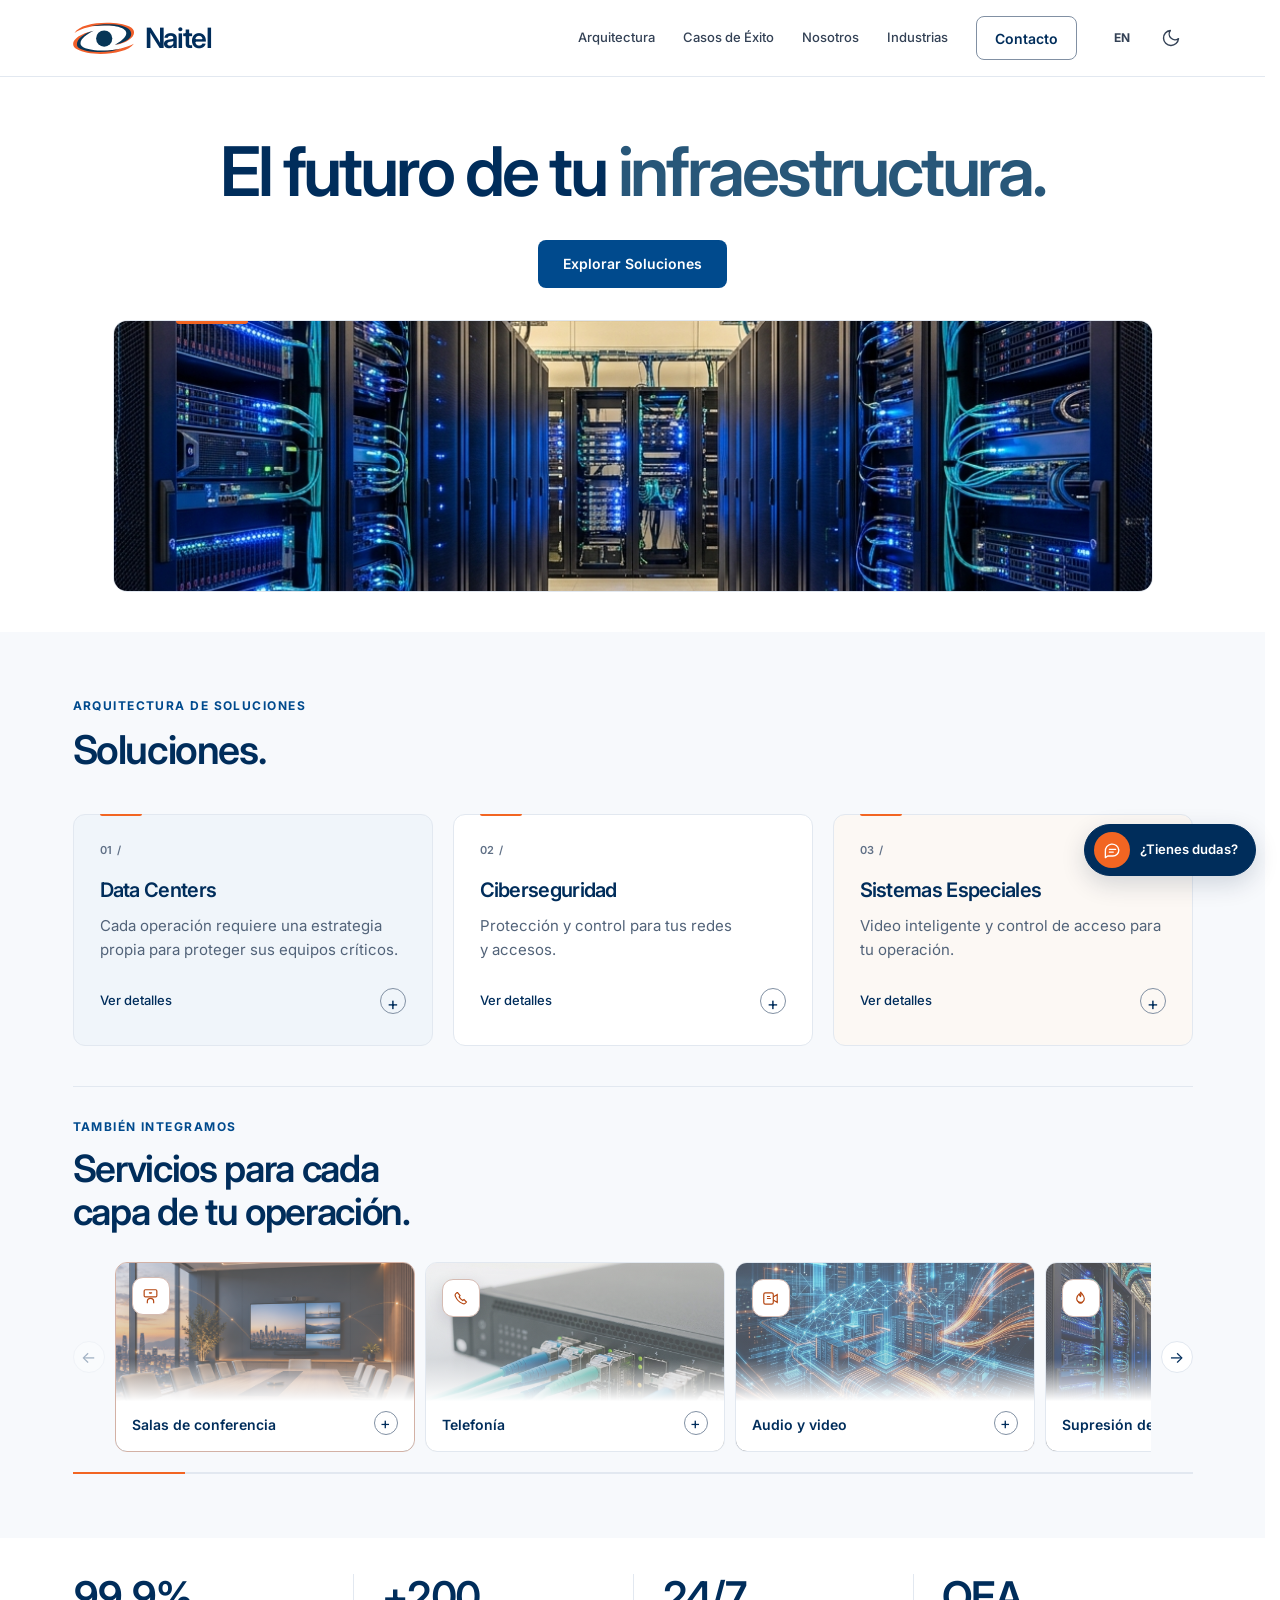
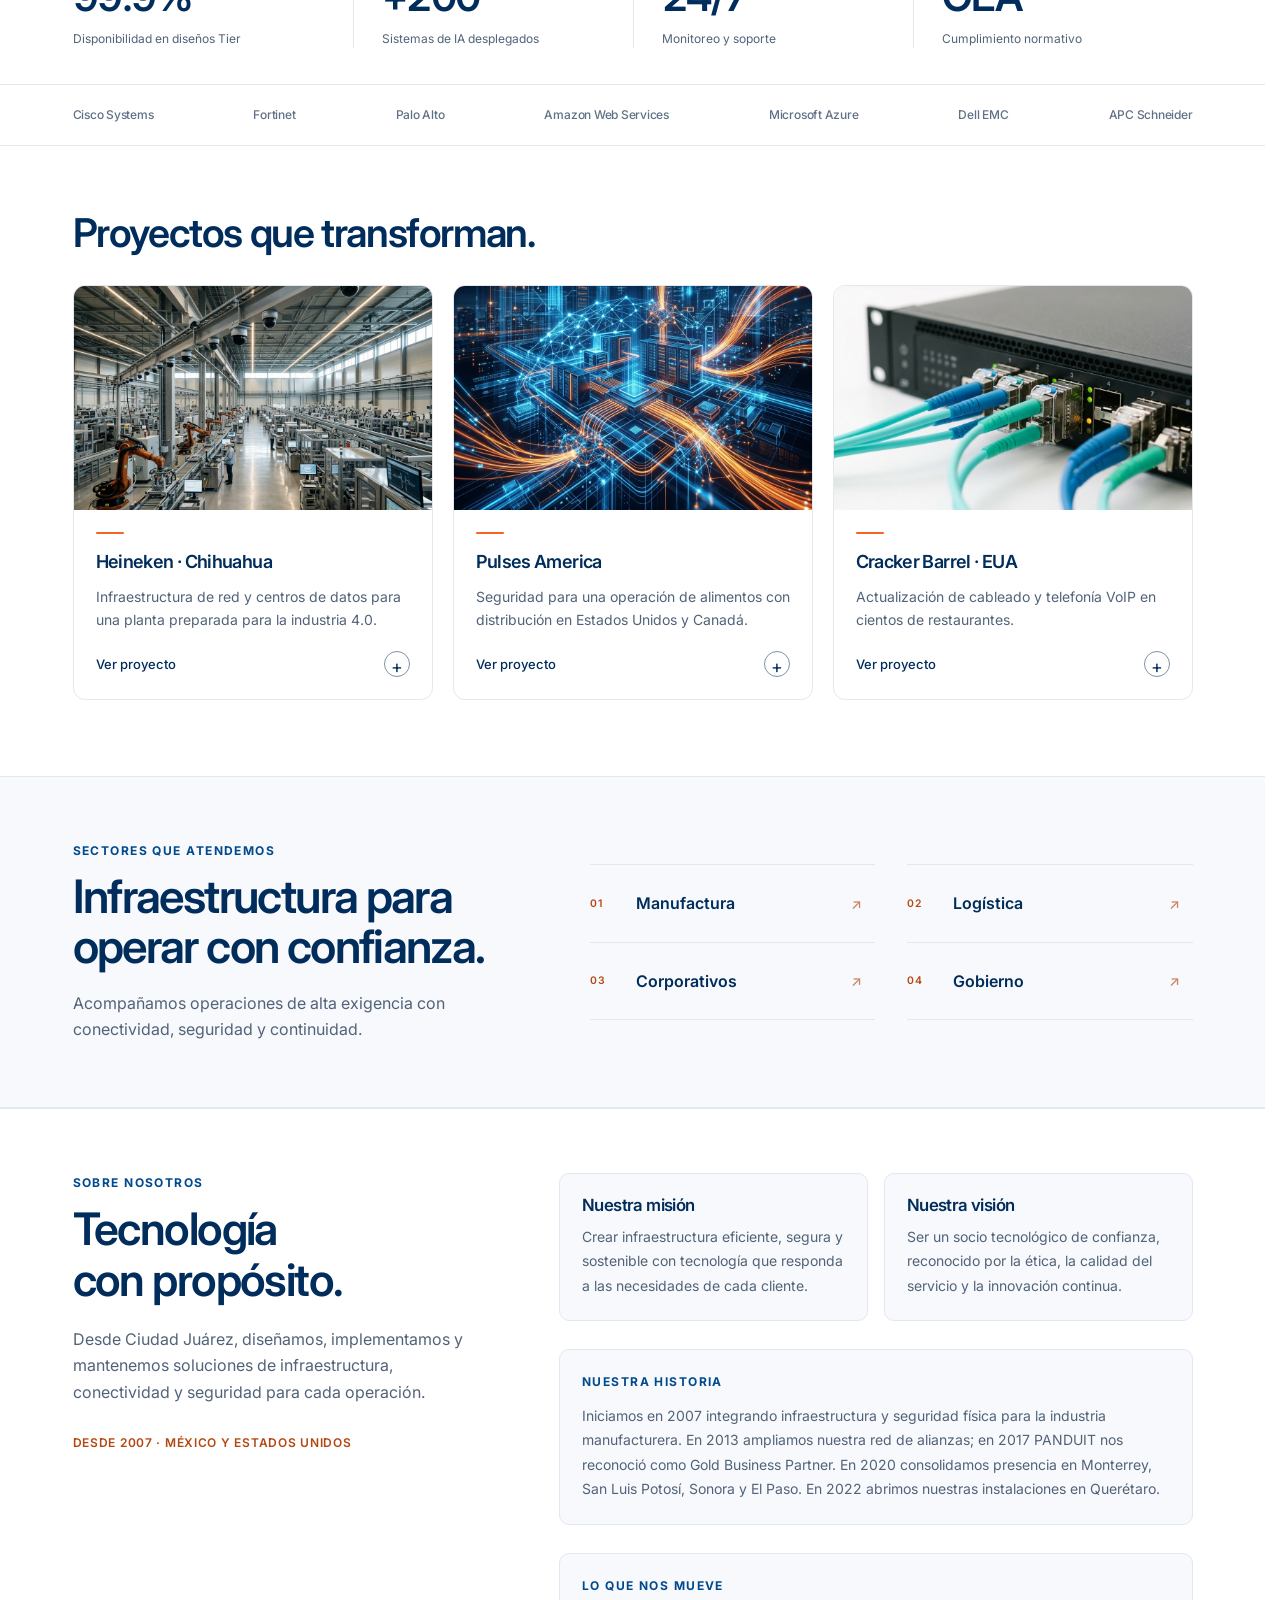
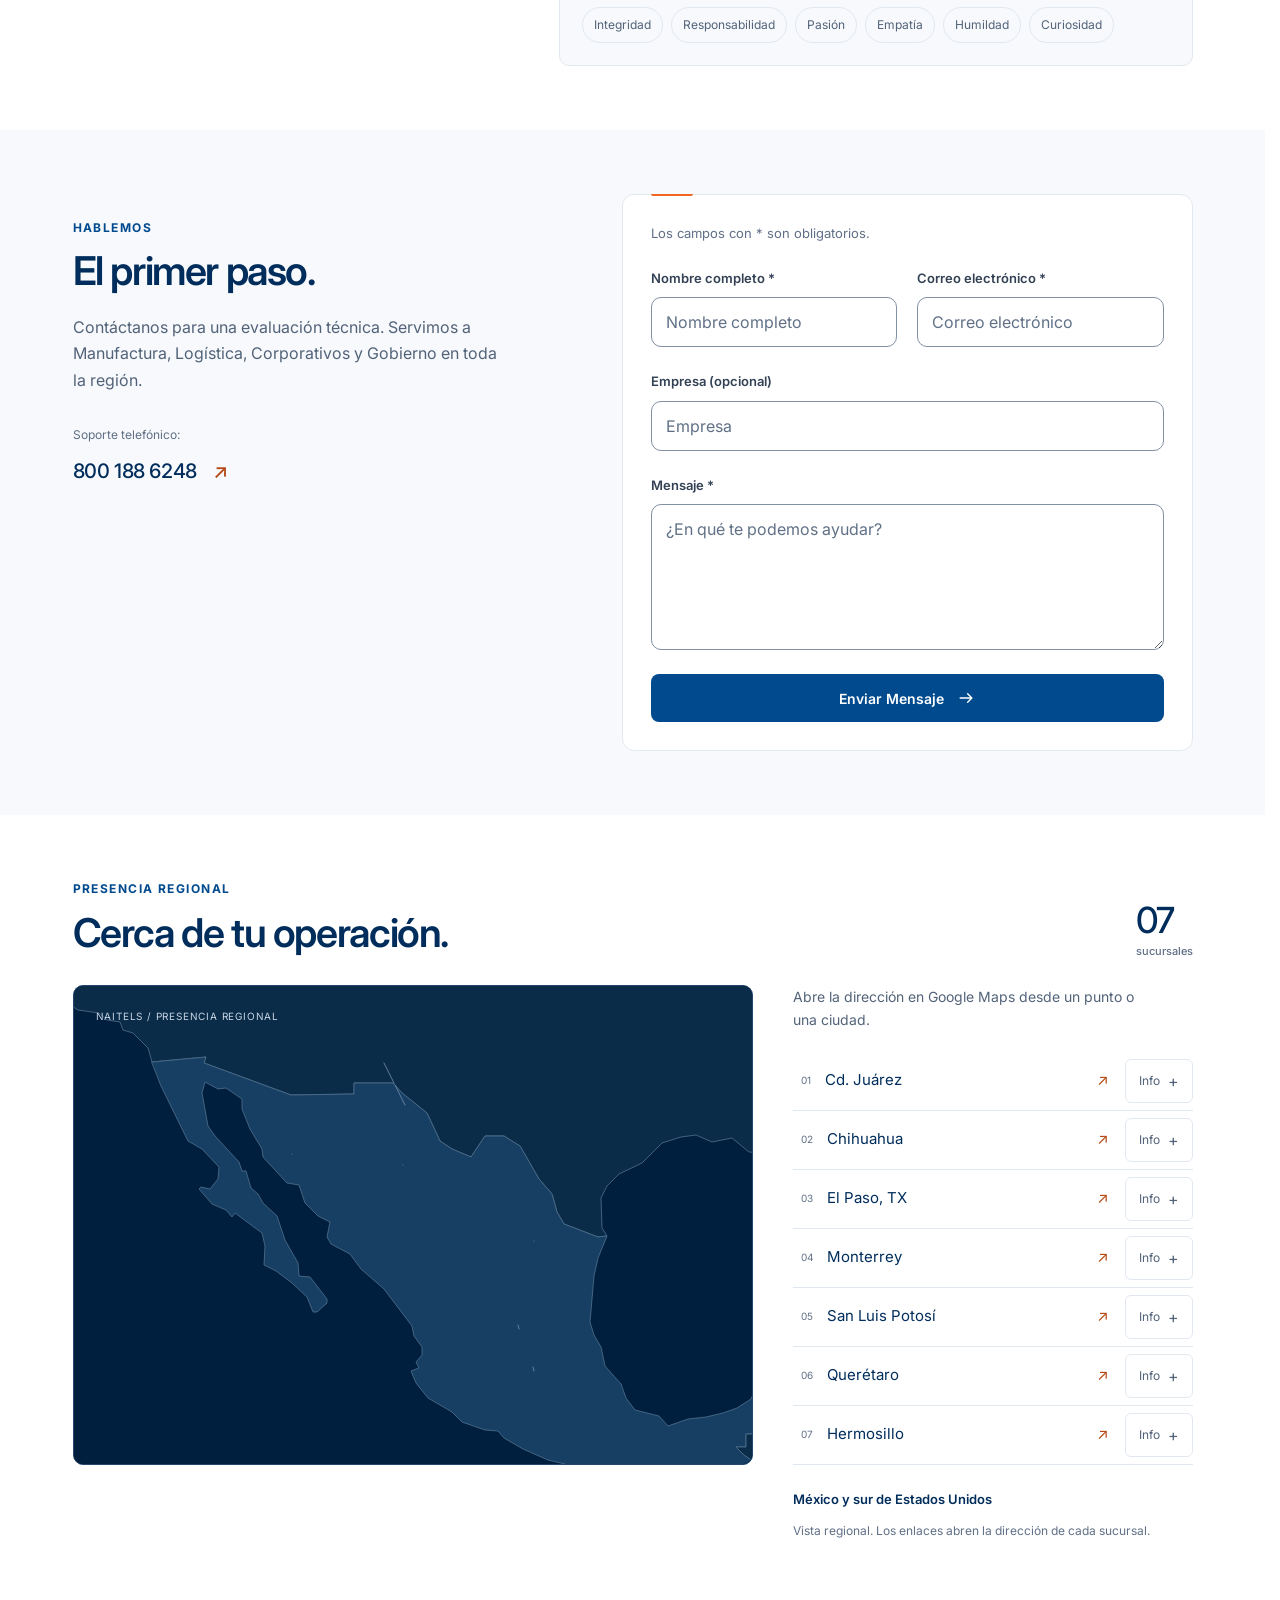
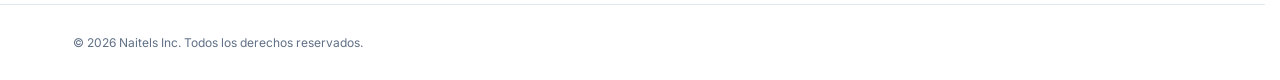
==== index.html @ 7de75e97 "Add files via upload" ====
<!DOCTYPE html>
<html lang="es">
<head>
    <meta charset="UTF-8">
    <meta name="viewport" content="width=device-width, initial-scale=1.0">
    <meta name="color-scheme" content="light dark">
    <title>Naitel - Ecosistemas Tecnológicos</title>
    <meta name="description" content="Impulsamos la transformación digital mediante soluciones en infraestructura, seguridad y conectividad.">
    <link rel="preconnect" href="https://fonts.googleapis.com">
    <link rel="preconnect" href="https://fonts.gstatic.com" crossorigin>
    <link href="https://fonts.googleapis.com/css2?family=Inter:wght@400;500;600;700;800&display=swap" rel="stylesheet">
    <link rel="stylesheet" href="assets/vendor/leaflet/leaflet.css">
    <link rel="stylesheet" href="css/style.css">
    <link rel="stylesheet" href="css/expressive.css">
    <link rel="stylesheet" href="css/chatbot.css">
    <link rel="icon" href="assets/images/naitels-symbol.svg" type="image/svg+xml">
    <script src="js/translations.js" defer></script>
    <script src="assets/vendor/leaflet/leaflet.js" defer></script>
    <script src="assets/data/coverage.js" defer></script>
    <script src="js/main.js" defer></script>
    <script src="js/details.js" defer></script>
    <script src="js/chatbot.js" defer></script>
</head>
<body>
    <a class="skip-link" href="#contenido" data-i18n="skip-link">Saltar al contenido</a>
    <header class="site-header">
        <div class="container header-inner">
            <a href="#inicio" class="logo" aria-label="Naitels, inicio" data-i18n-aria="home-label">
                <svg class="brand-symbol" viewBox="16 56 168 88" aria-hidden="true" focusable="false">
                    <path fill="#f15f2a" d="M20 86C38 53 136 52 169 68C198 83 173 112 130 118C164 106 184 83 160 73C128 59 49 62 20 86Z"/>
                    <path fill="currentColor" d="M66 67C102 58 159 60 171 79C183 100 153 113 129 118C159 101 172 83 148 72C131 64 96 64 66 67Z"/>
                    <path fill="#f15f2a" d="M72 80C34 93 17 114 40 126C77 144 151 132 181 115C161 145 63 151 27 130C3 117 20 91 72 80Z"/>
                    <path fill="currentColor" d="M72 80C47 92 23 113 45 125C64 134 111 137 145 128C112 143 48 139 31 126C17 114 38 87 72 80Z"/>
                    <circle cx="100.5" cy="101" r="22" fill="currentColor"/>
                </svg>
                <span class="brand-name" aria-hidden="true">Naitel</span>
            </a>
            <nav class="site-nav" id="site-nav" aria-label="Navegación principal" data-i18n-aria="nav-label">
                <ul>
                    <li><a class="nav-link" href="#arquitectura" data-i18n="nav-arch">Arquitectura</a></li>
                    <li><a class="nav-link" href="#exito" data-i18n="nav-cases">Casos de Éxito</a></li>
                    <li><a class="nav-link" href="#nosotros" data-i18n="nav-about">Nosotros</a></li>
                    <li><a class="nav-link" href="#industrias" data-i18n="nav-ind">Industrias</a></li>
                    <li><a href="#contacto" class="btn btn-secondary nav-contact" data-i18n="nav-contact">Contacto</a></li>
                </ul>
            </nav>
            <div class="header-actions">
                <button id="lang-toggle" class="icon-button language-toggle" type="button" aria-label="Switch to English" lang="en">EN</button>
                <button id="theme-toggle" class="icon-button" type="button" aria-label="Tema oscuro" aria-pressed="false" data-i18n-aria="theme-label">
                    <svg class="moon-icon" aria-hidden="true" viewBox="0 0 24 24" fill="none" stroke="currentColor" stroke-width="1.7" stroke-linecap="round" stroke-linejoin="round"><path d="M21 12.79A9 9 0 1 1 11.21 3 7 7 0 0 0 21 12.79Z"/></svg>
                    <svg class="sun-icon" aria-hidden="true" viewBox="0 0 24 24" fill="none" stroke="currentColor" stroke-width="1.7" stroke-linecap="round"><circle cx="12" cy="12" r="4"/><path d="M12 2v2m0 16v2M2 12h2m16 0h2M5 5l1.5 1.5m11 11L19 19M5 19l1.5-1.5m11-11L19 5"/></svg>
                </button>
                <button class="icon-button mobile-menu-btn" type="button" aria-label="Menú principal" data-i18n-aria="menu-label" aria-expanded="false" aria-controls="site-nav">
                    <svg aria-hidden="true" viewBox="0 0 24 24" fill="none" stroke="currentColor" stroke-width="1.7" stroke-linecap="round"><path class="menu-line menu-line-top" d="M4 7h16"/><path class="menu-line menu-line-middle" d="M4 12h16"/><path class="menu-line menu-line-bottom" d="M4 17h16"/></svg>
                </button>
            </div>
        </div>
    </header>
    <main id="contenido" tabindex="-1">
        <section id="inicio" class="hero" aria-labelledby="hero-title">
            <div class="container hero-content">
                <div class="hero-copy">
                    <h1 id="hero-title" class="mega-title" data-i18n="hero-title"><span class="hero-line">El futuro de tu</span> <span class="hero-line hero-accent">infraestructura.</span></h1>
                    <div class="hero-actions"><a href="#arquitectura" class="btn btn-primary" data-i18n="hero-btn">Explorar Soluciones</a></div>
                </div>
                <figure class="hero-image reveal"><img src="assets/images/datacenter.png" alt="Pasillo de un centro de datos con gabinetes de servidores" data-i18n-alt="hero-image-alt" width="1024" height="1024" fetchpriority="high" decoding="async"></figure>
            </div>
        </section>
        <section id="arquitectura" class="section-padding bg-secondary" aria-labelledby="arch-title">
            <div class="container">
                <div class="section-heading section-heading-split reveal">
                    <span class="subtitle" data-i18n="arch-sub">Arquitectura de Soluciones</span>
                    <h2 id="arch-title" data-i18n="arch-title">Soluciones.</h2>
                </div>
                <div class="bento-grid">
                    <article class="service-card bento-large reveal">
                        <div class="service-heading"><span class="card-index" aria-hidden="true">01 /</span><h3 id="service-dc-title">Data Centers</h3><p data-i18n="dc-summary">Cada operación requiere una estrategia propia para proteger sus equipos críticos.</p></div>
                        <button class="card-open" type="button" data-detail="data-centers" aria-labelledby="dc-open service-dc-title" hidden><span id="dc-open" data-i18n="view-details">Ver detalles</span><span class="detail-plus" aria-hidden="true">+</span></button>
                    </article>
                    <article class="service-card reveal"><span class="card-index" aria-hidden="true">02 /</span><h3 id="service-cyb-title" data-i18n="cyb-title">Ciberseguridad</h3><p data-i18n="cyb-summary">Protección y control para tus redes y accesos.</p><button class="card-open" type="button" data-detail="cybersecurity" aria-labelledby="cyb-open service-cyb-title" hidden><span id="cyb-open" data-i18n="view-details">Ver detalles</span><span class="detail-plus" aria-hidden="true">+</span></button></article>
                    <article class="service-card reveal"><span class="card-index" aria-hidden="true">03 /</span><h3 id="service-sys-title" data-i18n="sys-title">Sistemas Especiales</h3><p data-i18n="sys-summary">Video inteligente y control de acceso para tu operación.</p><button class="card-open" type="button" data-detail="special-systems" aria-labelledby="sys-open service-sys-title" hidden><span id="sys-open" data-i18n="view-details">Ver detalles</span><span class="detail-plus" aria-hidden="true">+</span></button></article>
                </div>
                <div class="service-catalog reveal" aria-labelledby="catalog-title">
                    <div class="service-catalog-heading"><span class="subtitle" data-i18n="catalog-sub">También integramos</span><h3 id="catalog-title" data-i18n="catalog-title">Servicios para cada capa de tu operación.</h3></div>
                    <div class="service-carousel" data-service-carousel>
                        <button class="service-carousel-control" type="button" data-service-prev data-i18n-aria="service-prev" aria-label="Anterior" disabled><span aria-hidden="true">←</span></button>
                        <div class="service-chip-viewport" tabindex="0" role="region" data-i18n-aria="services-carousel-label" aria-label="Servicios adicionales">
                            <div class="service-chip-grid">
                                <button class="service-chip" type="button" data-detail="conference-rooms" hidden><span class="service-chip-icon"><svg viewBox="0 0 24 24" fill="none" stroke="currentColor" stroke-width="1.5"><rect x="4" y="3.5" width="16" height="9" rx="1.5"/><path d="M8 20.5v-2.2a4 4 0 0 1 8 0v2.2M12 6.5v2m-2-1h4"/></svg></span><span class="service-chip-label" data-i18n="service-conference">Salas de conferencia</span><span aria-hidden="true">+</span></button>
                                <button class="service-chip" type="button" data-detail="telephony" hidden><span class="service-chip-icon"><svg viewBox="0 0 24 24" fill="none" stroke="currentColor" stroke-width="1.5"><path d="M7.5 4.5 5.8 6.2c-.8.8-.8 2.1-.2 3.1a16.8 16.8 0 0 0 9.1 9.1c1 .6 2.3.6 3.1-.2l1.7-1.7-3.1-3.1-1.6 1.1a12 12 0 0 1-4.5-4.5l1.1-1.6-3.1-3.9Z"/></svg></span><span class="service-chip-label" data-i18n="service-telephony">Telefonía</span><span aria-hidden="true">+</span></button>
                                <button class="service-chip" type="button" data-detail="audio-video" hidden><span class="service-chip-icon"><svg viewBox="0 0 24 24" fill="none" stroke="currentColor" stroke-width="1.5"><rect x="3.5" y="5" width="12" height="14" rx="2"/><path d="m15.5 10 5-3v10l-5-3M7.5 9.5h4M7.5 12h5"/></svg></span><span class="service-chip-label" data-i18n="service-audio">Audio y video</span><span aria-hidden="true">+</span></button>
                                <button class="service-chip" type="button" data-detail="fire-suppression" hidden><span class="service-chip-icon"><svg viewBox="0 0 24 24" fill="none" stroke="currentColor" stroke-width="1.5"><path d="M12 3.5c1.7 3.1 4.8 4.9 4.8 8.9A4.8 4.8 0 1 1 7.2 12c0-2.2 1.3-4.1 3.2-5.8.2 1.5.7 2.5 1.6 3.2.7-1.5.6-3.5 0-5.9Z"/><path d="M9.5 16.3a2.7 2.7 0 0 0 5 0"/></svg></span><span class="service-chip-label" data-i18n="service-fire">Supresión de incendios</span><span aria-hidden="true">+</span></button>
                                <button class="service-chip" type="button" data-detail="software" hidden><span class="service-chip-icon"><svg viewBox="0 0 24 24" fill="none" stroke="currentColor" stroke-width="1.5"><path d="m8.5 7-4 5 4 5M15.5 7l4 5-4 5M13.5 4l-3 16"/></svg></span><span class="service-chip-label" data-i18n="service-software">Desarrollo de software</span><span aria-hidden="true">+</span></button>
                                <button class="service-chip" type="button" data-detail="hardware" hidden><span class="service-chip-icon"><svg viewBox="0 0 24 24" fill="none" stroke="currentColor" stroke-width="1.5"><rect x="6" y="6" width="12" height="12" rx="2"/><path d="M9 2v4m3-4v4m3-4v4m-6 12v4m3-4v4m3-4v4M2 9h4m-4 3h4m-4 3h4m12-6h4m-4 3h4m-4 3h4M10 10h4v4h-4z"/></svg></span><span class="service-chip-label" data-i18n="service-hardware">Consultoría de hardware</span><span aria-hidden="true">+</span></button>
                                <button class="service-chip" type="button" data-detail="structured-cabling" hidden><span class="service-chip-icon"><svg viewBox="0 0 24 24" fill="none" stroke="currentColor" stroke-width="1.5"><path d="M4 8h5v4H4zM15 12h5v4h-5zM9 10h6v4H9zM6.5 12v3a2 2 0 0 0 2 2H15"/></svg></span><span class="service-chip-label" data-i18n="service-cabling">Cableado estructurado y fibra óptica</span><span aria-hidden="true">+</span></button>
                                <button class="service-chip" type="button" data-detail="networks" hidden><span class="service-chip-icon"><svg viewBox="0 0 24 24" fill="none" stroke="currentColor" stroke-width="1.5"><circle cx="12" cy="5" r="2"/><circle cx="5" cy="18" r="2"/><circle cx="19" cy="18" r="2"/><path d="m10.8 6.7-4.5 9.5m6.9-9.5 4.5 9.5M7 18h10"/></svg></span><span class="service-chip-label" data-i18n="service-networks">Redes</span><span aria-hidden="true">+</span></button>
                                <button class="service-chip" type="button" data-detail="security-systems" hidden><span class="service-chip-icon"><svg viewBox="0 0 24 24" fill="none" stroke="currentColor" stroke-width="1.5"><path d="M12 3.5 19 6v5.5c0 4.4-2.8 7.5-7 9-4.2-1.5-7-4.6-7-9V6l7-2.5Z"/><path d="m9 12 2 2 4-4"/></svg></span><span class="service-chip-label" data-i18n="service-security">Sistemas de seguridad</span><span aria-hidden="true">+</span></button>
                                <button class="service-chip" type="button" data-detail="smart-workspaces" hidden><span class="service-chip-icon"><svg viewBox="0 0 24 24" fill="none" stroke="currentColor" stroke-width="1.5"><path d="M9 18h6M10 21h4M8.5 14.5A6 6 0 1 1 15.6 15c-.8.5-1.3 1.4-1.3 2.3H9.7c0-1.1-.4-2-1.2-2.8Z"/><path d="M12 5v2m-5.2.2 1.4 1.4m8.4 0 1.4-1.4"/></svg></span><span class="service-chip-label" data-i18n="service-smart">Espacios de trabajo inteligentes</span><span aria-hidden="true">+</span></button>
                            </div>
                        </div>
                        <button class="service-carousel-control" type="button" data-service-next data-i18n-aria="service-next" aria-label="Siguiente"><span aria-hidden="true">→</span></button>
                    </div>
                    <div class="service-carousel-footer" aria-hidden="true"><span class="service-carousel-progress"><span data-service-progress></span></span></div>
                </div>
            </div>
        </section>
        <section class="stats-section" aria-label="Naitels en cifras" data-i18n-aria="stats-label">
            <dl class="container stats-grid reveal">
                <div class="stat"><dt data-i18n="stat-1">Disponibilidad en diseños Tier</dt><dd>99.9%</dd></div>
                <div class="stat"><dt data-i18n="stat-2">Sistemas de IA desplegados</dt><dd>+200</dd></div>
                <div class="stat"><dt data-i18n="stat-3">Monitoreo y soporte</dt><dd>24/7</dd></div>
                <div class="stat"><dt data-i18n="stat-4">Cumplimiento normativo</dt><dd>OEA</dd></div>
            </dl>
        </section>
        <section class="tech-partners" aria-label="Tecnologías" data-i18n-aria="partners-label">
            <ul class="container tech-partners-track"><li>Cisco Systems</li><li>Fortinet</li><li>Palo Alto</li><li>Amazon Web Services</li><li>Microsoft Azure</li><li>Dell EMC</li><li>APC Schneider</li></ul>
        </section>
        <section id="exito" class="section-padding" aria-labelledby="cases-title">
            <div class="container">
                <div class="section-heading section-heading-editorial reveal"><h2 id="cases-title" data-i18n="cases-title">Proyectos que transforman.</h2></div>
                <div class="carousel-container reveal" tabindex="0" role="region" aria-label="Galería de proyectos. Desplázate horizontalmente para ver más." data-i18n-aria="carousel-label">
                    <article class="carousel-item reveal">
                        <div class="case-image"><img src="assets/images/case_industrial.png" alt="Planta cervecera" data-i18n-alt="case4-alt" width="1024" height="1024" loading="lazy" decoding="async"></div>
                        <div class="carousel-caption"><h3 id="case4-title" data-i18n="case4-title">Heineken · Chihuahua</h3><p data-i18n="case4-summary">Infraestructura de red y centros de datos para una planta preparada para la industria 4.0.</p><button class="card-open" type="button" data-detail="heineken" aria-labelledby="case4-open case4-title" hidden><span id="case4-open" data-i18n="view-project">Ver proyecto</span><span class="detail-plus" aria-hidden="true">+</span></button></div>
                    </article>
                    <article class="carousel-item reveal">
                        <div class="case-image"><img src="assets/images/hero.png" alt="Infraestructura tecnológica de Pulses America" data-i18n-alt="case5-alt" width="1024" height="1024" loading="lazy" decoding="async"></div>
                        <div class="carousel-caption"><h3 id="case5-title" data-i18n="case5-title">Pulses America</h3><p data-i18n="case5-summary">Seguridad para una operación de alimentos con distribución en Estados Unidos y Canadá.</p><button class="card-open" type="button" data-detail="pulses" aria-labelledby="case5-open case5-title" hidden><span id="case5-open" data-i18n="view-project">Ver proyecto</span><span class="detail-plus" aria-hidden="true">+</span></button></div>
                    </article>
                    <article class="carousel-item reveal">
                        <div class="case-image"><img src="assets/images/case_network.png" alt="Cableado de restaurantes Cracker Barrel" data-i18n-alt="case6-alt" width="1024" height="1024" loading="lazy" decoding="async"></div>
                        <div class="carousel-caption"><h3 id="case6-title" data-i18n="case6-title">Cracker Barrel · EUA</h3><p data-i18n="case6-summary">Actualización de cableado y telefonía VoIP en cientos de restaurantes.</p><button class="card-open" type="button" data-detail="cracker-barrel" aria-labelledby="case6-open case6-title" hidden><span id="case6-open" data-i18n="view-project">Ver proyecto</span><span class="detail-plus" aria-hidden="true">+</span></button></div>
                    </article>
                </div>
            </div>
        </section>
        <section id="industrias" class="industries-section section-padding" aria-labelledby="industries-title">
            <div class="container industries-layout">
                <div class="industries-intro reveal"><span class="subtitle" data-i18n="industries-eyebrow">Sectores que atendemos</span><h2 id="industries-title" data-i18n="industries-title">Infraestructura para operar con confianza.</h2><p data-i18n="industries-desc">Acompañamos operaciones de alta exigencia con conectividad, seguridad y continuidad.</p></div>
                <ul class="industry-list reveal">
                    <li><span class="industry-number">01</span><span class="industry-name" data-i18n="industry-1">Manufactura</span><span class="industry-arrow" aria-hidden="true">↗</span></li>
                    <li><span class="industry-number">02</span><span class="industry-name" data-i18n="industry-2">Logística</span><span class="industry-arrow" aria-hidden="true">↗</span></li>
                    <li><span class="industry-number">03</span><span class="industry-name" data-i18n="industry-3">Corporativos</span><span class="industry-arrow" aria-hidden="true">↗</span></li>
                    <li><span class="industry-number">04</span><span class="industry-name" data-i18n="industry-4">Gobierno</span><span class="industry-arrow" aria-hidden="true">↗</span></li>
                </ul>
            </div>
        </section>
        <section id="nosotros" class="about-section section-padding" aria-labelledby="about-title">
            <div class="container about-layout">
                <div class="about-intro reveal">
                    <span class="subtitle" data-i18n="about-eyebrow">Sobre nosotros</span>
                    <h2 id="about-title" data-i18n="about-title">Tecnología con propósito.</h2>
                    <p data-i18n="about-intro">Desde Ciudad Juárez, diseñamos, implementamos y mantenemos soluciones de infraestructura, conectividad y seguridad para cada operación.</p>
                    <p class="about-since" data-i18n="about-since">Desde 2007 · México y Estados Unidos</p>
                </div>
                <div class="about-content">
                    <div class="about-principles reveal">
                        <article><h3 data-i18n="about-mission-title">Nuestra misión</h3><p data-i18n="about-mission">Crear infraestructura eficiente, segura y sostenible con tecnología que responda a las necesidades de cada cliente.</p></article>
                        <article><h3 data-i18n="about-vision-title">Nuestra visión</h3><p data-i18n="about-vision">Ser un socio tecnológico de confianza, reconocido por la ética, la calidad del servicio y la innovación continua.</p></article>
                    </div>
                    <div class="about-history reveal"><span class="subtitle" data-i18n="about-story-title">Nuestra historia</span><p data-i18n="about-story">Iniciamos en 2007 integrando infraestructura y seguridad física para la industria manufacturera. En 2013 ampliamos nuestra red de alianzas; en 2017 PANDUIT nos reconoció como Gold Business Partner. Hoy contamos con presencia en México y El Paso, Texas.</p></div>
                    <div class="about-values reveal"><span class="subtitle" data-i18n="about-values-title">Lo que nos mueve</span><ul><li data-i18n="about-value-1">Integridad</li><li data-i18n="about-value-2">Responsabilidad</li><li data-i18n="about-value-3">Pasión</li><li data-i18n="about-value-4">Empatía</li><li data-i18n="about-value-5">Humildad</li><li data-i18n="about-value-6">Curiosidad</li></ul></div>
                </div>
            </div>
        </section>
        <section id="contacto" class="section-padding bg-secondary" aria-labelledby="contact-title">
            <div class="container contact-layout">
                <div class="section-heading contact-intro reveal"><span class="subtitle" data-i18n="contact-sub">Hablemos</span><h2 id="contact-title" data-i18n="contact-title">El primer paso.</h2><p data-i18n="contact-desc">Contáctanos para una evaluación técnica. Servimos a Manufactura, Logística, Corporativos y Gobierno en toda la región.</p><a class="contact-phone" href="tel:8001886248"><span data-i18n="support">Soporte telefónico:</span><strong>800 188 6248 <span aria-hidden="true">↗</span></strong></a></div>
                <div class="contact-content">
                    <form id="contact-form" class="contact-form reveal" action="#" method="POST">
                        <p class="form-hint" data-i18n="form-required">Los campos con * son obligatorios.</p>
                        <div class="form-row">
                            <div class="form-field"><label for="full-name"><span data-i18n="label-name">Nombre completo</span> <span aria-hidden="true">*</span></label><div class="field-control"><input id="full-name" name="name" type="text" class="form-control" placeholder="Nombre completo" autocomplete="name" required data-i18n-ph="form-name"></div></div>
                            <div class="form-field"><label for="email"><span data-i18n="label-email">Correo electrónico</span> <span aria-hidden="true">*</span></label><div class="field-control"><input id="email" name="email" type="email" class="form-control" placeholder="Correo electrónico" autocomplete="email" required data-i18n-ph="form-email"></div></div>
                        </div>
                        <div class="form-field"><label for="company" data-i18n="label-company">Empresa (opcional)</label><div class="field-control"><input id="company" name="company" type="text" class="form-control" placeholder="Empresa" autocomplete="organization" data-i18n-ph="form-company"></div></div>
                        <div class="form-field"><label for="message"><span data-i18n="label-help">Mensaje</span> <span aria-hidden="true">*</span></label><div class="field-control"><textarea id="message" name="message" class="form-control" rows="5" placeholder="¿En qué te podemos ayudar?" required data-i18n-ph="form-help"></textarea></div></div>
                        <button type="submit" class="btn btn-primary submit-button"><span data-i18n="form-btn">Enviar Mensaje</span><svg class="button-arrow" aria-hidden="true" viewBox="0 0 24 24" fill="none" stroke="currentColor" stroke-width="1.7" stroke-linecap="round" stroke-linejoin="round"><path d="M5 12h14m-5-5 5 5-5 5"/></svg></button>
                    </form>
                </div>
            </div>
        </section>
        <section id="sucursales" class="coverage-section section-padding" aria-labelledby="coverage-title">
            <div class="container">
                <div class="section-heading section-heading-editorial reveal"><span class="subtitle" data-i18n="coverage-sub">Presencia regional</span><h2 id="coverage-title" data-i18n="coverage-title">Cerca de tu operación.</h2><span class="coverage-count" aria-hidden="true">07<span data-i18n="coverage-locations">ubicaciones</span></span></div>
                <div class="coverage-layout">
                    <div class="map-container"><div id="interactive-map" role="region" aria-label="Mapa de nuestras sucursales" data-i18n-aria="map-label"><img class="map-fallback-image" src="assets/images/coverage-map.svg" alt="Mapa regional con nuestras siete sucursales" data-i18n-alt="map-image-alt" width="700" height="480" loading="lazy"></div><div class="map-label" aria-hidden="true">Naitels / <span data-i18n="coverage-sub">Presencia regional</span></div></div>
                    <div class="coverage-details"><p class="coverage-instruction" data-i18n="coverage-instruction">Abre la dirección en Google Maps desde un punto o una ciudad.</p><ul class="location-list" aria-label="Sucursales" data-i18n-aria="locations-label">
                        <!-- branches:start -->
                        <li class="branch-item" data-branch="juarez" data-lat="31.6904" data-lng="-106.4245">
                            <a class="location-link" data-location="juarez" href="https://www.google.com/maps/search/?api=1&amp;query=De%20Los%20Cerda%208572%2C%20Los%20Cedros%2C%2032539%20Cd%20Ju%C3%A1rez%2C%20Chihuahua%2C%20M%C3%A9xico" target="_blank" rel="noopener noreferrer"><span class="location-number" aria-hidden="true">01</span><span class="location-name">Cd. Juárez</span><span aria-hidden="true">↗</span></a>
                            <details class="branch-details" name="branches">
                                <summary><span data-i18n="branch-info">Info</span><span class="branch-summary-name"> — Cd. Juárez</span><span class="branch-plus" aria-hidden="true">+</span></summary>
                                <div class="branch-info">
                                    <p class="branch-region">Chihuahua, México</p>
                                    <address><a class="branch-address" href="https://www.google.com/maps/search/?api=1&amp;query=De%20Los%20Cerda%208572%2C%20Los%20Cedros%2C%2032539%20Cd%20Ju%C3%A1rez%2C%20Chihuahua%2C%20M%C3%A9xico" target="_blank" rel="noopener noreferrer">De Los Cerda 8572, Los Cedros, 32539 Cd Juárez, Chihuahua, México <span aria-hidden="true">↗</span></a></address>
                                    <ul class="branch-phones"><li><span data-i18n="branch-switchboard">Conmutador</span>: <a href="tel:8001886248">800 188 6248</a></li><li><span data-i18n="branch-direct">Directo</span>: <a href="tel:+526621370151">+52 662 137 0151</a></li></ul>
                                    <h3 data-i18n="branch-contact">Contacto</h3>
                                    <ul class="branch-contacts"><li><strong>Martin Elvira</strong><a href="mailto:melvira@naitel.com">melvira@naitel.com</a></li></ul>
                                    <h3 data-i18n="branch-hours">Horario local</h3>
                                    <dl class="branch-hours"><div><dt><span data-i18n="branch-mon-thu">Lun–Jue</span></dt><dd>08:00–18:00</dd></div><div><dt><span data-i18n="branch-fri">Viernes</span></dt><dd>08:00–16:00</dd></div><div><dt><span data-i18n="branch-sat">Sábado</span></dt><dd>09:00–13:00</dd></div><div><dt><span data-i18n="branch-sun">Domingo</span></dt><dd><span data-i18n="branch-closed">Cerrado</span></dd></div></dl>
                                </div>
                            </details>
                        </li>
                        <li class="branch-item" data-branch="chihuahua" data-lat="28.633" data-lng="-106.0691">
                            <a class="location-link" data-location="chihuahua" href="https://www.google.com/maps/search/?api=1&amp;query=Perif%C3%A9rico%20de%20la%20Juventud%208703%2C%20Lomas%20Universidad%2C%2031123%20Chihuahua%2C%20Chihuahua%2C%20M%C3%A9xico" target="_blank" rel="noopener noreferrer"><span class="location-number" aria-hidden="true">02</span><span class="location-name">Chihuahua</span><span aria-hidden="true">↗</span></a>
                            <details class="branch-details" name="branches">
                                <summary><span data-i18n="branch-info">Info</span><span class="branch-summary-name"> — Chihuahua</span><span class="branch-plus" aria-hidden="true">+</span></summary>
                                <div class="branch-info">
                                    <p class="branch-region">Chihuahua, México</p>
                                    <address><a class="branch-address" href="https://www.google.com/maps/search/?api=1&amp;query=Perif%C3%A9rico%20de%20la%20Juventud%208703%2C%20Lomas%20Universidad%2C%2031123%20Chihuahua%2C%20Chihuahua%2C%20M%C3%A9xico" target="_blank" rel="noopener noreferrer">Periférico de la Juventud 8703, Lomas Universidad, 31123 Chihuahua, Chihuahua, México <span aria-hidden="true">↗</span></a></address>
                                    <ul class="branch-phones"><li><span data-i18n="branch-switchboard">Conmutador</span>: <a href="tel:8001886248">800 188 6248</a></li></ul>
                                    <h3 data-i18n="branch-contact">Contacto</h3>
                                    <ul class="branch-contacts"><li><strong>David Ugarte</strong><a href="mailto:dugarte@naitel.com">dugarte@naitel.com</a></li></ul>
                                    <h3 data-i18n="branch-hours">Horario local</h3>
                                    <dl class="branch-hours"><div><dt><span data-i18n="branch-mon-thu">Lun–Jue</span></dt><dd>08:00–18:00</dd></div><div><dt><span data-i18n="branch-fri">Viernes</span></dt><dd>08:00–16:00</dd></div><div><dt><span data-i18n="branch-sat">Sábado</span></dt><dd>09:00–13:00</dd></div><div><dt><span data-i18n="branch-sun">Domingo</span></dt><dd><span data-i18n="branch-closed">Cerrado</span></dd></div></dl>
                                </div>
                            </details>
                        </li>
                        <li class="branch-item" data-branch="el-paso" data-lat="31.7619" data-lng="-106.485">
                            <a class="location-link" data-location="el-paso" href="https://www.google.com/maps/search/?api=1&amp;query=14913%20Bert%20Cameron%20Ave.%2C%20El%20Paso%2C%20TX%2079938%2C%20USA" target="_blank" rel="noopener noreferrer"><span class="location-number" aria-hidden="true">03</span><span class="location-name">El Paso, TX</span><span aria-hidden="true">↗</span></a>
                            <details class="branch-details" name="branches">
                                <summary><span data-i18n="branch-info">Info</span><span class="branch-summary-name"> — El Paso, TX</span><span class="branch-plus" aria-hidden="true">+</span></summary>
                                <div class="branch-info">
                                    <p class="branch-region">Texas, USA</p>
                                    <address><a class="branch-address" href="https://www.google.com/maps/search/?api=1&amp;query=14913%20Bert%20Cameron%20Ave.%2C%20El%20Paso%2C%20TX%2079938%2C%20USA" target="_blank" rel="noopener noreferrer">14913 Bert Cameron Ave., El Paso, TX 79938, USA <span aria-hidden="true">↗</span></a></address>
                                    <ul class="branch-phones"><li><span data-i18n="branch-office">Oficina</span>: <a href="tel:+19152228088">+1 915 222 8088</a></li></ul>
                                    <h3 data-i18n="branch-contact">Contacto</h3>
                                    <ul class="branch-contacts"><li><strong>Julio Cesar Mendez</strong><a href="mailto:jcmendez@naitel.com">jcmendez@naitel.com</a><a href="tel:+19154015547">+1 915 401 5547</a></li></ul>
                                    <h3 data-i18n="branch-hours">Horario local</h3>
                                    <dl class="branch-hours"><div><dt><span data-i18n="branch-mon-fri">Lun–Vie</span></dt><dd>08:00–17:00</dd></div><div><dt><span data-i18n="branch-sat-sun">Sáb–Dom</span></dt><dd><span data-i18n="branch-appointment">Con cita</span></dd></div></dl>
                                </div>
                            </details>
                        </li>
                        <li class="branch-item" data-branch="monterrey" data-lat="25.6866" data-lng="-100.3161">
                            <a class="location-link" data-location="monterrey" href="https://www.google.com/maps/search/?api=1&amp;query=Bosque%20de%20Cedros%20119%2C%20Cima%20del%20Bosque%2C%2064346%20Monterrey%2C%20Nuevo%20Le%C3%B3n%2C%20M%C3%A9xico" target="_blank" rel="noopener noreferrer"><span class="location-number" aria-hidden="true">04</span><span class="location-name">Monterrey</span><span aria-hidden="true">↗</span></a>
                            <details class="branch-details" name="branches">
                                <summary><span data-i18n="branch-info">Info</span><span class="branch-summary-name"> — Monterrey</span><span class="branch-plus" aria-hidden="true">+</span></summary>
                                <div class="branch-info">
                                    <p class="branch-region">Nuevo León, México</p>
                                    <address><a class="branch-address" href="https://www.google.com/maps/search/?api=1&amp;query=Bosque%20de%20Cedros%20119%2C%20Cima%20del%20Bosque%2C%2064346%20Monterrey%2C%20Nuevo%20Le%C3%B3n%2C%20M%C3%A9xico" target="_blank" rel="noopener noreferrer">Bosque de Cedros 119, Cima del Bosque, 64346 Monterrey, Nuevo León, México <span aria-hidden="true">↗</span></a></address>
                                    <ul class="branch-phones"><li><span data-i18n="branch-switchboard">Conmutador</span>: <a href="tel:8001886248">800 188 6248</a></li></ul>
                                    <h3 data-i18n="branch-contact">Contacto</h3>
                                    <ul class="branch-contacts"><li><strong>Carlos Ibáñez</strong><a href="mailto:carlos.ibanez@naitel.com">carlos.ibanez@naitel.com</a><a href="tel:+526142940285">+52 614 294 0285</a></li></ul>
                                    <h3 data-i18n="branch-hours">Horario local</h3>
                                    <dl class="branch-hours"><div><dt><span data-i18n="branch-mon-thu">Lun–Jue</span></dt><dd>08:00–18:00</dd></div><div><dt><span data-i18n="branch-fri">Viernes</span></dt><dd>08:00–16:00</dd></div><div><dt><span data-i18n="branch-sat">Sábado</span></dt><dd>09:00–13:00</dd></div><div><dt><span data-i18n="branch-sun">Domingo</span></dt><dd><span data-i18n="branch-closed">Cerrado</span></dd></div></dl>
                                </div>
                            </details>
                        </li>
                        <li class="branch-item" data-branch="san-luis" data-lat="22.1565" data-lng="-100.9855">
                            <a class="location-link" data-location="san-luis" href="https://www.google.com/maps/search/?api=1&amp;query=Ley%20Federal%20del%20Trabajo%20340%2C%20Juan%20Sarabia%2C%2078398%20San%20Luis%20Potos%C3%AD%2C%20San%20Luis%20Potos%C3%AD%2C%20M%C3%A9xico" target="_blank" rel="noopener noreferrer"><span class="location-number" aria-hidden="true">05</span><span class="location-name">San Luis Potosí</span><span aria-hidden="true">↗</span></a>
                            <details class="branch-details" name="branches">
                                <summary><span data-i18n="branch-info">Info</span><span class="branch-summary-name"> — San Luis Potosí</span><span class="branch-plus" aria-hidden="true">+</span></summary>
                                <div class="branch-info">
                                    <p class="branch-region">San Luis Potosí, México</p>
                                    <address><a class="branch-address" href="https://www.google.com/maps/search/?api=1&amp;query=Ley%20Federal%20del%20Trabajo%20340%2C%20Juan%20Sarabia%2C%2078398%20San%20Luis%20Potos%C3%AD%2C%20San%20Luis%20Potos%C3%AD%2C%20M%C3%A9xico" target="_blank" rel="noopener noreferrer">Ley Federal del Trabajo 340, Juan Sarabia, 78398 San Luis Potosí, San Luis Potosí, México <span aria-hidden="true">↗</span></a></address>
                                    <ul class="branch-phones"><li><span data-i18n="branch-switchboard">Conmutador</span>: <a href="tel:8001886248">800 188 6248</a></li><li><span data-i18n="branch-direct">Directo</span>: <a href="tel:+524442113400">+52 444 211 3400</a></li></ul>
                                    <h3 data-i18n="branch-contact">Contacto</h3>
                                    <ul class="branch-contacts"><li><strong>Francisco Márquez</strong><a href="mailto:fmarquez@naitel.com">fmarquez@naitel.com</a></li></ul>
                                    <h3 data-i18n="branch-hours">Horario local</h3>
                                    <dl class="branch-hours"><div><dt><span data-i18n="branch-mon-thu">Lun–Jue</span></dt><dd>08:00–18:00</dd></div><div><dt><span data-i18n="branch-fri">Viernes</span></dt><dd>08:00–16:00</dd></div><div><dt><span data-i18n="branch-sat-sun">Sáb–Dom</span></dt><dd><span data-i18n="branch-closed">Cerrado</span></dd></div></dl>
                                </div>
                            </details>
                        </li>
                        <li class="branch-item" data-branch="queretaro" data-lat="20.5888" data-lng="-100.3899">
                            <a class="location-link" data-location="queretaro" href="https://www.google.com/maps/search/?api=1&amp;query=Bodega%20Industrial%208B%2C%20EUROPARK%20II%2C%20Carretera%20Estatal%20431%2C%20Km.%201%2B300%2C%20Ejido%20San%20Crist%C3%B3bal%2C%20Quer%C3%A9taro%2C%20M%C3%A9xico" target="_blank" rel="noopener noreferrer"><span class="location-number" aria-hidden="true">06</span><span class="location-name">Querétaro</span><span aria-hidden="true">↗</span></a>
                            <details class="branch-details" name="branches">
                                <summary><span data-i18n="branch-info">Info</span><span class="branch-summary-name"> — Querétaro</span><span class="branch-plus" aria-hidden="true">+</span></summary>
                                <div class="branch-info">
                                    <p class="branch-region">San Cristóbal, Querétaro, México</p>
                                    <address><a class="branch-address" href="https://www.google.com/maps/search/?api=1&amp;query=Bodega%20Industrial%208B%2C%20EUROPARK%20II%2C%20Carretera%20Estatal%20431%2C%20Km.%201%2B300%2C%20Ejido%20San%20Crist%C3%B3bal%2C%20Quer%C3%A9taro%2C%20M%C3%A9xico" target="_blank" rel="noopener noreferrer">Bodega Industrial 8B, EUROPARK II, Carretera Estatal 431, Km. 1+300, Ejido San Cristóbal, Querétaro, México <span aria-hidden="true">↗</span></a></address>
                                    <ul class="branch-phones"><li><span data-i18n="branch-switchboard">Conmutador</span>: <a href="tel:8001886248">800 188 6248</a></li></ul>
                                    <h3 data-i18n="branch-contact">Contacto</h3>
                                    <ul class="branch-contacts"><li><strong>Agustin Moya</strong><a href="mailto:amoya@naitel.com">amoya@naitel.com</a><a href="tel:+5212291191085">+52 1 229 119 1085</a></li></ul>
                                    <h3 data-i18n="branch-hours">Horario local</h3>
                                    <dl class="branch-hours"><div><dt><span data-i18n="branch-mon-thu">Lun–Jue</span></dt><dd>08:00–18:00</dd></div><div><dt><span data-i18n="branch-fri">Viernes</span></dt><dd>08:00–16:00</dd></div><div><dt><span data-i18n="branch-sat">Sábado</span></dt><dd>09:00–13:00</dd></div><div><dt><span data-i18n="branch-sun">Domingo</span></dt><dd><span data-i18n="branch-closed">Cerrado</span></dd></div></dl>
                                </div>
                            </details>
                        </li>
                        <li class="branch-item" data-branch="hermosillo" data-lat="29.07" data-lng="-110.96">
                            <a class="location-link" data-location="hermosillo" href="https://www.google.com/maps/search/?api=1&amp;query=Angus%204%2C%20Col.%20Corceles%2C%206%2C%20Blvd.%20Luis%20Donaldo%20Colosio%20Murrieta%20896%2C%20Casa%20Grande%2C%2083240%20Hermosillo%2C%20Sonora%2C%20M%C3%A9xico" target="_blank" rel="noopener noreferrer"><span class="location-number" aria-hidden="true">07</span><span class="location-name">Hermosillo</span><span aria-hidden="true">↗</span></a>
                            <details class="branch-details" name="branches">
                                <summary><span data-i18n="branch-info">Info</span><span class="branch-summary-name"> — Hermosillo</span><span class="branch-plus" aria-hidden="true">+</span></summary>
                                <div class="branch-info">
                                    <p class="branch-region">Sonora, México</p>
                                    <address><a class="branch-address" href="https://www.google.com/maps/search/?api=1&amp;query=Angus%204%2C%20Col.%20Corceles%2C%206%2C%20Blvd.%20Luis%20Donaldo%20Colosio%20Murrieta%20896%2C%20Casa%20Grande%2C%2083240%20Hermosillo%2C%20Sonora%2C%20M%C3%A9xico" target="_blank" rel="noopener noreferrer">Angus 4, Col. Corceles, 6, Blvd. Luis Donaldo Colosio Murrieta 896, Casa Grande, 83240 Hermosillo, Sonora, México <span aria-hidden="true">↗</span></a></address>
                                    <ul class="branch-phones"><li><span data-i18n="branch-switchboard">Conmutador</span>: <a href="tel:8001886248">800 188 6248</a></li></ul>
                                    <h3 data-i18n="branch-contact">Contacto</h3>
                                    <ul class="branch-contacts"><li><strong>Manuel Rubio Gallardo</strong><a href="mailto:mrubio@naitel.com">mrubio@naitel.com</a><a href="tel:+526621370151">+52 662 137 0151</a></li><li><strong>Alfredo Sanchez</strong><a href="mailto:asanchez@naitel.com">asanchez@naitel.com</a></li></ul>
                                    <h3 data-i18n="branch-hours">Horario local</h3>
                                    <dl class="branch-hours"><div><dt><span data-i18n="branch-mon-thu">Lun–Jue</span></dt><dd>08:00–18:00</dd></div><div><dt><span data-i18n="branch-fri">Viernes</span></dt><dd>08:00–16:00</dd></div><div><dt><span data-i18n="branch-sat">Sábado</span></dt><dd>09:00–13:00</dd></div><div><dt><span data-i18n="branch-sun">Domingo</span></dt><dd><span data-i18n="branch-closed">Cerrado</span></dd></div></dl>
                                </div>
                            </details>
                        </li>
                        <!-- branches:end -->
                    </ul><p class="coverage-status" id="coverage-status" role="status" aria-live="polite" data-i18n="coverage-status">México y sur de Estados Unidos</p><p class="coverage-note" data-i18n="coverage-note">
                        
                    </p></div>
                </div>
            </div>
        </section>
    </main>
    <dialog class="detail-dialog" id="detail-dialog" aria-labelledby="detail-title">
        <button class="detail-close icon-button" type="button" data-i18n-aria="close-details" aria-label="Cerrar detalles" autofocus><svg aria-hidden="true" viewBox="0 0 24 24" fill="none" stroke="currentColor" stroke-width="1.8" stroke-linecap="round"><path d="m6 6 12 12M18 6 6 18"/></svg></button>
        <div class="detail-panel">
            <div class="detail-visual"><img id="detail-image" src="assets/images/datacenter.png" alt="" width="1024" height="1024" loading="lazy"><span class="detail-label" id="detail-label"></span></div>
            <div class="detail-copy">
                <h2 id="detail-title"></h2>
                <p class="detail-description" id="detail-description"></p>
                <h3 class="detail-section-title" id="detail-section-title"></h3>
                <ul class="detail-points" id="detail-points"></ul>
                <a class="btn btn-primary detail-contact" href="#contacto" data-i18n="detail-contact">Hablemos de esta solución</a>
            </div>
        </div>
    </dialog>
    <aside class="help-chat" aria-label="Asistente de preguntas frecuentes" data-chat-root>
        <section class="help-chat-panel" id="help-chat-panel" aria-labelledby="help-chat-title" hidden>
            <header class="help-chat-header">
                <span class="help-chat-mark" aria-hidden="true">N<span>·</span></span>
                <div class="help-chat-heading"><span class="help-chat-eyebrow" data-chat-text="eyebrow">PREGUNTAS FRECUENTES</span><h2 id="help-chat-title" data-chat-text="title">¿En qué te ayudamos?</h2></div>
                <button class="help-chat-close" type="button" data-chat-close aria-label="Cerrar asistente"><svg viewBox="0 0 24 24" fill="none" stroke="currentColor" stroke-width="1.8" stroke-linecap="round" aria-hidden="true"><path d="M6 6l12 12M18 6L6 18"/></svg></button>
            </header>
            <div class="help-chat-content">
                <div class="help-chat-messages" role="log" aria-live="polite" aria-relevant="additions" aria-label="Conversación" data-chat-messages></div>
                <div class="help-chat-suggestions" aria-label="Preguntas sugeridas" data-chat-suggestions></div>
            </div>
            <form class="help-chat-form" data-chat-form>
                <label class="sr-only" for="help-chat-input" data-chat-text="inputLabel">Escribe tu pregunta</label>
                <input id="help-chat-input" data-chat-input type="text" maxlength="160" autocomplete="off" placeholder="Escribe tu pregunta...">
                <button class="help-chat-send" type="submit" aria-label="Enviar pregunta" data-chat-send><svg viewBox="0 0 24 24" fill="none" stroke="currentColor" stroke-width="1.8" stroke-linecap="round" stroke-linejoin="round" aria-hidden="true"><path d="M4 12h15m-6-6 6 6-6 6"/></svg></button>
            </form>
        </section>
        <button class="help-chat-launcher" type="button" data-chat-toggle aria-controls="help-chat-panel" aria-expanded="false" aria-label="Abrir asistente de preguntas frecuentes">
            <span class="help-chat-launcher-icon" aria-hidden="true"><svg viewBox="0 0 24 24" fill="none" stroke="currentColor" stroke-width="1.7" stroke-linecap="round" stroke-linejoin="round"><path d="M20 11.5a7.5 7.5 0 0 1-7.5 7.5H6l-3 2v-7.5a7.5 7.5 0 1 1 17-2Z"/><path d="M8 10.5h8M8 14h5"/></svg></span>
            <span data-chat-text="launcher">¿Tienes dudas?</span>
        </button>
    </aside>
    <footer class="site-footer"><div class="container"><p data-i18n="footer">© 2026 Naitel Inc. Todos los derechos reservados.</p></div></footer>
</body>
</html>
---- css/style.css ----
/* Shared tokens. Motion uses transform/opacity, 180–320 ms. */
:root {
    color-scheme: light;
    --bg-primary: #ffffff;
    --bg-secondary: #f8fafc;
    --card-bg: #ffffff;
    --text-primary: #334155;
    --text-secondary: #526379;
    --text-muted: #607086;
    --border-color: #e2e8f0;
    --input-border: #8190a3;
    --brand-accent: #004a8d;
    --brand-orange: #f26522;
    --heading-color: #002d5b;
    --button-bg: #004a8d;
    --button-text: #ffffff;
    --focus-color: #004a8d;
    --error-color: #b42318;
    --shadow-card: 0 4px 20px rgb(0 45 91 / 4%);
    --shadow-hover: 0 10px 24px rgb(0 45 91 / 8%);
    --radius-sm: 10px;
    --radius-md: 16px;
    --radius-lg: 20px;
    --motion-fast: 180ms;
    --motion-base: 240ms;
    --motion-reveal: 320ms;
    --ease-out: cubic-bezier(0.22, 1, 0.36, 1);
}
[data-theme="dark"] {
    color-scheme: dark;
    --bg-primary: #001f3f;
    --bg-secondary: #00264c;
    --card-bg: #002d5b;
    --text-primary: #ffffff;
    --text-secondary: #c7d5e5;
    --text-muted: #a8bcd2;
    --border-color: #24486d;
    --input-border: #7290ae;
    --brand-accent: #ff8449;
    --heading-color: #ffffff;
    --button-bg: #f26522;
    --button-text: #001f3f;
    --focus-color: #ff985c;
    --error-color: #ffb4aa;
    --shadow-card: 0 4px 20px rgb(0 12 30 / 10%);
    --shadow-hover: 0 10px 24px rgb(0 12 30 / 18%);
}
*, *::before, *::after { box-sizing: border-box; }
* { margin: 0; }
html { scroll-padding-top: 100px; background: var(--bg-primary); }
body { background: var(--bg-primary); color: var(--text-primary); font-family: 'Inter', -apple-system, BlinkMacSystemFont, 'Segoe UI', sans-serif; font-size: 1rem; line-height: 1.65; -webkit-font-smoothing: antialiased; }
h1, h2, h3 { color: var(--heading-color); font-weight: 700; line-height: 1.14; letter-spacing: -0.035em; text-wrap: balance; }
h2 { font-size: clamp(2rem, 4.5vw, 3.5rem); }
h3 { font-size: clamp(1.4rem, 2.4vw, 1.75rem); }
p { text-wrap: pretty; }
a { color: inherit; text-decoration: none; }
button, input, textarea { font: inherit; }
button { cursor: pointer; }
svg { display: block; flex-shrink: 0; }
.icon-button svg, .btn svg { width: 20px; height: 20px; }
img { display: block; max-width: 100%; }
ul { padding: 0; list-style: none; }
:focus-visible { outline: 3px solid var(--focus-color); outline-offset: 5px; }
[tabindex="-1"]:focus { outline: none; }
.container { width: min(100%, 1152px); padding-inline: 32px; margin-inline: auto; }
.text-center { text-align: center; }
.text-gradient { color: var(--heading-color); }
.bg-secondary { background: var(--bg-secondary); }
.section-padding { padding-block: clamp(64px, 8vw, 104px); }
.section-heading { max-width: 740px; margin-inline: auto; margin-bottom: 40px; }
.section-heading h2 { margin-bottom: 20px; }
.section-heading p { max-width: 600px; margin-inline: auto; color: var(--text-secondary); font-size: 1.0625rem; }
.subtitle { display: block; margin-bottom: 12px; color: var(--brand-accent); font-size: 0.75rem; line-height: 1.6; font-weight: 700; text-transform: uppercase; letter-spacing: 0.12em; }
.skip-link { position: fixed; top: 12px; left: 16px; z-index: 2000; padding: 12px 20px; border-radius: var(--radius-sm); background: var(--button-bg); color: var(--button-text); transform: translateY(-160%); }
.skip-link:focus { transform: translateY(0); }

/* Stable header dimensions avoid layout shifts on scroll. */
.site-header { position: sticky; top: 0; z-index: 1000; background: var(--bg-primary); border-bottom: 1px solid var(--border-color); }
.header-inner { min-height: 80px; display: flex; align-items: center; gap: 32px; }
.logo { color: var(--heading-color); font-size: 1.55rem; font-weight: 800; letter-spacing: -0.055em; line-height: 1; }
.logo span { color: var(--brand-accent); }
.site-nav { margin-left: auto; }
.site-nav ul { display: flex; align-items: center; gap: 28px; }
.nav-link { position: relative; display: inline-flex; align-items: center; min-height: 44px; font-size: 0.8125rem; font-weight: 500; }
.nav-link::after { content: ''; position: absolute; bottom: 7px; left: 0; right: 0; height: 2px; background: var(--brand-accent); transform: scaleX(0); transform-origin: left; transition: transform var(--motion-fast) var(--ease-out); }
.nav-link:focus-visible::after { transform: scaleX(1); }
.header-actions { display: flex; align-items: center; gap: 4px; }
.icon-button { position: relative; isolation: isolate; display: inline-grid; place-items: center; min-width: 44px; min-height: 44px; padding: 10px; border: 0; border-radius: var(--radius-sm); background: transparent; color: var(--text-primary); transition: transform var(--motion-fast) var(--ease-out); }
.icon-button::before { content: ''; position: absolute; inset: 3px; z-index: -1; border-radius: inherit; background: var(--bg-secondary); opacity: 0; transition: opacity var(--motion-fast) var(--ease-out); }
.language-toggle { font-size: 0.75rem; font-weight: 700; letter-spacing: 0.03em; }
.sun-icon, [data-theme="dark"] .moon-icon { display: none; }
[data-theme="dark"] .sun-icon { display: block; }
.mobile-menu-btn { display: none; }

/* The overlay and shadow fade without animating paint-heavy properties. */
.btn { position: relative; isolation: isolate; display: inline-flex; justify-content: center; align-items: center; gap: 12px; min-height: 48px; padding: 12px 24px; border: 1px solid transparent; border-radius: var(--radius-sm); background: var(--button-bg); color: var(--button-text); font-size: 0.9375rem; font-weight: 600; line-height: 1.5; text-align: center; transition: transform var(--motion-fast) var(--ease-out); }
.btn::before { content: ''; position: absolute; inset: 0; z-index: -1; border-radius: inherit; background: currentColor; opacity: 0; transition: opacity var(--motion-fast) var(--ease-out); pointer-events: none; }
.btn-secondary { background: transparent; color: var(--heading-color); border-color: var(--input-border); }
.nav-contact { min-height: 44px; padding: 8px 18px; font-size: 0.8125rem; }
.button-arrow { width: 18px; height: 18px; transition: transform var(--motion-fast) var(--ease-out); }
.btn:active, .icon-button:active { transform: scale(0.98); }
.btn:disabled { opacity: 0.55; cursor: not-allowed; transform: none; }

/* Hero retains the original photography and brand colors. */
.hero { padding-block: clamp(48px, 7vw, 88px) 0; text-align: center; }
.hero-copy { max-width: 840px; margin-inline: auto; }
.hero-pill { display: inline-flex; align-items: center; gap: 9px; max-width: 100%; margin-bottom: 24px; padding: 7px 14px; border: 1px solid var(--border-color); border-radius: 999px; background: var(--bg-secondary); color: var(--text-secondary); font-size: 0.75rem; font-weight: 500; }
.dot { width: 6px; height: 6px; flex-shrink: 0; background: var(--brand-orange); border-radius: 50%; }
.mega-title { margin-bottom: 24px; font-size: clamp(2.5rem, 6.5vw, 5.25rem); line-height: 1.04; letter-spacing: -0.055em; overflow-wrap: anywhere; }
.hero-description { max-width: 640px; margin: 0 auto 28px; color: var(--text-secondary); font-size: clamp(1rem, 1.6vw, 1.1875rem); line-height: 1.75; }
.hero-image { margin-top: 48px; margin-bottom: 64px; overflow: hidden; border: 1px solid var(--border-color); border-radius: var(--radius-lg); box-shadow: var(--shadow-card); }
.hero-image img { width: 100%; height: clamp(230px, 32vw, 400px); object-fit: cover; object-position: center 48%; }

/* Services */
.bento-grid { display: grid; grid-template-columns: repeat(2, minmax(0, 1fr)); gap: 20px; }
.service-card { position: relative; min-width: 0; padding: 36px; background: var(--card-bg); border: 1px solid var(--border-color); border-radius: var(--radius-md); box-shadow: var(--shadow-card); transition: transform var(--motion-base) var(--ease-out); }
.service-card::after { content: ''; position: absolute; inset: -1px; pointer-events: none; border: 1px solid var(--input-border); border-radius: inherit; box-shadow: var(--shadow-hover); opacity: 0; transition: opacity var(--motion-base) var(--ease-out); }
.card-index { display: block; margin-bottom: 24px; color: var(--brand-accent); font-size: 0.75rem; font-weight: 600; letter-spacing: 0.08em; }
.service-card h3 { margin-bottom: 12px; }
.service-card p { color: var(--text-secondary); font-size: 1rem; }
.bento-large { grid-column: 1 / -1; display: grid; grid-template-columns: 1.15fr 1fr; align-items: center; gap: 48px; }
.service-list { padding-left: 36px; border-left: 1px solid var(--border-color); color: var(--text-secondary); font-size: 0.9375rem; }
.service-list li { display: flex; align-items: baseline; gap: 12px; padding-block: 7px; }
.service-list li::before { content: ''; width: 5px; height: 5px; flex-shrink: 0; background: var(--brand-orange); border-radius: 50%; }

/* Immediately readable metrics and partner names. */
.stats-section { padding-block: 56px; }
.stats-grid { display: grid; grid-template-columns: repeat(4, minmax(0, 1fr)); gap: 24px; }
.stat { display: flex; flex-direction: column; align-items: center; gap: 14px; padding: 8px 20px; text-align: center; }
.stat + .stat { border-left: 1px solid var(--border-color); }
.stat dt { color: var(--text-secondary); font-size: 0.8125rem; max-width: 200px; }
.stat dd { order: -1; color: var(--heading-color); font-size: clamp(2rem, 3.5vw, 2.75rem); line-height: 1.1; font-weight: 700; font-variant-numeric: tabular-nums; letter-spacing: -0.05em; }
.stat dd span { font-size: 0.72em; }
.tech-partners { padding-block: 28px; background: var(--bg-secondary); border-block: 1px solid var(--border-color); }
.tech-partners-track { display: flex; flex-wrap: wrap; align-items: center; justify-content: center; gap: 20px 32px; }
.tech-partners-track li { color: var(--text-muted); font-size: 0.8125rem; font-weight: 600; letter-spacing: -0.02em; }

/* Native horizontal scrolling on small screens; all projects visible on desktop. */
.carousel-container { display: grid; grid-template-columns: repeat(3, minmax(0, 1fr)); gap: 20px; padding-bottom: 12px; }
.carousel-item { min-width: 0; background: var(--card-bg); border: 1px solid var(--border-color); border-radius: var(--radius-md); overflow: hidden; box-shadow: var(--shadow-card); }
.case-image { overflow: hidden; }
.case-image img { width: 100%; height: auto; aspect-ratio: 4 / 3; object-fit: cover; transition: transform var(--motion-reveal) var(--ease-out); }
.carousel-caption { padding: 24px; }
.case-category { display: block; margin-bottom: 12px; color: var(--brand-accent); font-size: 0.6875rem; font-weight: 600; line-height: 1.6; }
.carousel-caption h3 { margin-bottom: 12px; font-size: 1.25rem; line-height: 1.3; }
.carousel-caption p { color: var(--text-secondary); font-size: 0.875rem; }
.industries-section { padding-block: 32px; border-top: 1px solid var(--border-color); }
.industries-inner { display: flex; flex-wrap: wrap; justify-content: space-between; align-items: center; gap: 20px; }
.industries-inner .subtitle { margin: 0; }
.industry-list { display: flex; flex-wrap: wrap; gap: 12px 28px; color: var(--text-secondary); font-size: 0.875rem; font-weight: 500; }

/* Labels remain visible while typing. Only the focus halo fades. */
.contact-content { max-width: 700px; margin-inline: auto; }
.contact-form { display: grid; gap: 24px; padding: 32px; border: 1px solid var(--border-color); border-radius: var(--radius-md); background: var(--card-bg); box-shadow: var(--shadow-card); }
.form-hint { color: var(--text-muted); font-size: 0.8125rem; }
.form-row { display: grid; grid-template-columns: repeat(2, minmax(0, 1fr)); gap: 20px; }
.form-field { min-width: 0; }
.form-field label { display: block; margin-bottom: 8px; font-size: 0.8125rem; font-weight: 600; }
.field-control { position: relative; }
.field-control::after { content: ''; position: absolute; inset: -4px; border: 1px solid var(--focus-color); border-radius: 14px; opacity: 0; pointer-events: none; transition: opacity var(--motion-fast) var(--ease-out); }
.field-control:focus-within::after { opacity: 0.35; }
.form-control { display: block; width: 100%; min-height: 48px; padding: 12px 14px; border: 1px solid var(--input-border); border-radius: var(--radius-sm); background: var(--bg-primary); color: var(--text-primary); font-size: 1rem; line-height: 1.5; }
.form-control::placeholder { color: var(--text-muted); opacity: 1; }
.form-control:focus { outline: 2px solid var(--focus-color); outline-offset: 1px; border-color: var(--focus-color); }
.form-control:user-invalid { border-color: var(--error-color); }
textarea.form-control { resize: vertical; min-height: 140px; }
.submit-button { width: 100%; }
.support { margin-block: 32px; color: var(--text-secondary); text-align: center; font-size: 0.875rem; }
.support a { display: inline-block; color: var(--heading-color); font-weight: 600; text-decoration: underline; text-underline-offset: 4px; }
.map-container { height: 360px; overflow: hidden; border: 1px solid var(--border-color); border-radius: var(--radius-md); background: var(--card-bg); }
#interactive-map { width: 100%; height: 100%; z-index: 1; }
.map-fallback { padding: 32px; color: var(--text-secondary); }
.map-marker { display: block; width: 14px; height: 14px; border: 2px solid #fff; border-radius: 50%; background: #f26522; box-shadow: 0 1px 4px rgb(0 0 0 / 20%); }
.map-popup { color: #334155; }
.leaflet-container { font-family: inherit; }
.leaflet-container a { color: #004a8d; }
.leaflet-control-zoom a { color: #334155; }
.leaflet-control a:focus-visible { outline-offset: -3px; outline-color: #004a8d; }
.location-list { display: flex; flex-wrap: wrap; justify-content: center; gap: 8px 20px; margin-top: 20px; color: var(--text-muted); font-size: 0.75rem; }
.site-footer { padding-block: 28px; border-top: 1px solid var(--border-color); color: var(--text-muted); text-align: center; font-size: 0.75rem; }

/* Visible by default: unavailable JS/IntersectionObserver never hides content. */
.reveal.is-pending { opacity: 0; transform: translateY(10px); }
.reveal.is-entering { animation: reveal-in var(--motion-reveal) var(--ease-out) both; }
@keyframes reveal-in { from { opacity: 0; transform: translateY(10px); } to { opacity: 1; transform: translateY(0); } }
@media (hover: hover) and (pointer: fine) {
    .nav-link:hover::after { transform: scaleX(1); }
    .icon-button:hover::before { opacity: 1; }
    .btn:not(:disabled):hover { transform: translateY(-2px); }
    .btn:not(:disabled):hover::before { opacity: 0.08; }
    .btn:not(:disabled):hover .button-arrow { transform: translateX(3px); }
    .btn:not(:disabled):active { transform: scale(0.98); }
    .service-card:hover { transform: translateY(-3px); }
    .service-card:hover::after { opacity: 1; }
    .carousel-item:hover img { transform: scale(1.025); }
}
@media (max-width: 960px) {
    .header-inner { gap: 20px; }
    .site-nav ul { gap: 16px; }
    .carousel-container { display: flex; overflow-x: auto; scroll-snap-type: x proximity; scrollbar-width: thin; scrollbar-color: var(--input-border) var(--bg-secondary); }
    .carousel-item { flex: 0 0 64%; scroll-snap-align: start; }
    .stats-grid { gap: 16px; }
    .stat { padding-inline: 12px; }
}
@media (max-width: 800px) {
    .container { padding-inline: 24px; }
    .header-inner { min-height: 72px; flex-wrap: wrap; gap: 0; }
    .header-actions { margin-left: auto; }
    .js .mobile-menu-btn { display: inline-grid; }
    .site-nav { order: 3; width: 100%; margin: 0; padding-block: 12px 20px; }
    .site-nav ul { flex-wrap: wrap; justify-content: center; gap: 8px 20px; }
    .js .site-nav { position: absolute; top: 100%; left: 0; right: 0; padding: 16px 24px 24px; background: var(--bg-primary); border-bottom: 1px solid var(--border-color); box-shadow: var(--shadow-card); opacity: 0; transform: translateY(-8px); pointer-events: none; transition: opacity var(--motion-fast) var(--ease-out), transform var(--motion-fast) var(--ease-out); }
    .js .site-nav ul { display: grid; gap: 8px; justify-content: stretch; }
    .js .site-nav a { width: 100%; padding: 10px 12px; }
    .js .site-nav .nav-link::after { left: 12px; right: 12px; }
    .js .site-nav.is-open { opacity: 1; transform: translateY(0); pointer-events: auto; }
    .menu-line { transform-origin: 12px 12px; transition: transform var(--motion-fast) var(--ease-out), opacity var(--motion-fast) var(--ease-out); }
    [aria-expanded="true"] .menu-line-top { transform: translateY(5px) rotate(45deg); transform-origin: 12px 7px; }
    [aria-expanded="true"] .menu-line-middle { opacity: 0; }
    [aria-expanded="true"] .menu-line-bottom { transform: translateY(-5px) rotate(-45deg); transform-origin: 12px 17px; }
    .bento-large { gap: 32px; }
    .service-card { padding: 28px; }
    .service-list { padding-left: 24px; }
    .stats-grid { grid-template-columns: repeat(2, minmax(0, 1fr)); gap: 32px 20px; }
    .stat:nth-child(3) { border-left: 0; }
}
@media (max-width: 600px) {
    html { scroll-padding-top: 88px; }
    .container { padding-inline: 20px; }
    .hero-pill { font-size: 0.6875rem; }
    .hero-image { margin-top: 36px; margin-bottom: 48px; border-radius: var(--radius-md); }
    .mega-title { font-size: clamp(2rem, 9.5vw, 3.25rem); }
    .section-heading { margin-bottom: 32px; }
    .section-heading p { font-size: 1rem; }
    .bento-grid, .bento-large { grid-template-columns: minmax(0, 1fr); }
    .bento-large { gap: 24px; }
    .service-card { padding: 24px; }
    .service-list { padding: 20px 0 0; border-left: 0; border-top: 1px solid var(--border-color); }
    .card-index { margin-bottom: 20px; }
    .carousel-container { gap: 16px; }
    .carousel-item { flex-basis: 88%; }
    .carousel-caption { padding: 20px; }
    .industries-inner { justify-content: center; text-align: center; }
    .industry-list { justify-content: center; gap: 12px 20px; }
    .form-row { grid-template-columns: minmax(0, 1fr); gap: 24px; }
    .contact-form { padding: 24px 20px; }
    .map-container { height: 300px; }
}
/* Also applies immediately if the preference changes while the page is open. */
@media (prefers-reduced-motion: reduce) {
    *, *::before, *::after { animation: none !important; transition: none !important; scroll-behavior: auto !important; }
    .reveal.is-pending, .reveal.is-entering { opacity: 1; transform: none; }
    .btn, .icon-button, .button-arrow, .service-card, .carousel-item img { transform: none !important; }
}
@media (forced-colors: active) {
    .btn, .icon-button, .hero-pill { border: 1px solid ButtonText; }
    .field-control::after, .service-card::after { display: none; }
}
---- css/expressive.css ----
/* Refined composition: restrained typography, pale surfaces and compact spacing. */
:root {
    --accent-text: #b54712;
    --ink: #002d5b;
    --bg-secondary: #f7f9fc;
    --hero-accent: #285779;
    --blue-surface: #f0f5fa;
    --orange-surface: #fcf8f4;
}
[data-theme="dark"] {
    --accent-text: #ff8449;
    --bg-secondary: #00264c;
    --hero-accent: #b2cce2;
    --blue-surface: #002d5b;
    --orange-surface: #0b3156;
}
.container { max-width: 1184px; width: 100%; }
.site-header { border-bottom-color: var(--border-color); }
.header-inner { min-height: 76px; gap: 24px; }
.logo { display: inline-flex; align-items: center; gap: 10px; width: auto; flex-shrink: 0; color: var(--heading-color); }
.brand-symbol { display: block; width: 62px; height: auto; color: #073657; }
.logo .brand-symbol { transition: transform var(--motion-base) var(--ease-out); }
[data-theme="dark"] .brand-symbol { color: #f4f8fd; }
.brand-name { font-size: 1.75rem; font-weight: 600; letter-spacing: -0.045em; line-height: 1; }
.logo .brand-name { color: var(--heading-color); }
.section-padding { padding-block: clamp(44px, 5vw, 64px); }
.btn { border-radius: 8px; min-height: 48px; font-size: 0.875rem; }
.nav-contact { min-height: 44px; }
.text-link { display: inline-flex; gap: 12px; align-items: center; min-height: 48px; font-size: 0.8125rem; font-weight: 600; text-decoration: underline; text-decoration-thickness: 1px; text-underline-offset: 5px; }
.text-link > span:last-child { transition: transform var(--motion-fast) var(--ease-out); }
.hero { padding-block: 56px 40px; text-align: center; background: var(--bg-primary); }
.hero-content { display: block; max-width: 1104px; }
.hero-copy { position: relative; z-index: 2; width: 100%; max-width: none; margin-inline: auto; padding: 0; }
.mega-title { margin: 0 auto 28px; font-size: clamp(2rem, 5.35vw, 4.5rem); font-weight: 600; line-height: 1.15; letter-spacing: -0.045em; white-space: nowrap; text-wrap: initial; font-kerning: none; font-variant-ligatures: none; }
.mega-title:lang(en) { font-size: clamp(1.875rem, 4.9vw, 4.25rem); }
.hero-line { display: inline-block; white-space: nowrap; }
.hero-accent { position: relative; color: var(--hero-accent); }
.hero-accent::after { content: none; }
.typing-char { position: relative; display: inline-block; white-space: pre; }
.is-typing .typing-char { opacity: 0; transition: opacity var(--motion-fast) ease-out; }
.is-typing .typing-char.is-visible { opacity: 1; }
.typing-char.is-current::after { content: ''; position: absolute; top: 0.15em; right: -0.04em; width: 2px; height: 0.78em; background: var(--brand-orange); }
.hero-actions { display: flex; justify-content: center; align-items: center; flex-wrap: wrap; gap: 8px 24px; }
.hero-image { position: relative; margin: 32px 0 0; overflow: hidden; border: 1px solid var(--border-color); border-radius: 14px; box-shadow: none; }
.hero-image::before { content: ''; position: absolute; top: 0; left: 6%; z-index: 1; width: 72px; height: 3px; border-radius: 0 0 3px 3px; background: var(--brand-orange); pointer-events: none; }
.hero-image img { height: 270px; border-radius: 0; object-position: 50% 48%; }

/* A consistent heading scale and quiet, fully clickable cards. */
.section-heading-split { display: block; max-width: none; text-align: left; }
.section-heading-split .subtitle { grid-column: 1 / -1; }
.section-heading-split h2 { margin: 0; max-width: none; font-size: clamp(1.875rem, 3.1vw, 2.5rem); font-weight: 600; line-height: 1.18; }
.section-heading-split p { align-self: end; margin: 0; padding-bottom: 6px; font-size: 1rem; }
.bento-grid { grid-template-columns: repeat(3, minmax(0, 1fr)); gap: 20px; margin-top: 28px; }
.service-card { display: flex; flex-direction: column; align-items: stretch; padding: 26px; border-radius: 12px; box-shadow: none; }
.service-card::before { content: ''; position: absolute; top: -1px; left: 26px; z-index: 1; width: 42px; height: 2px; border-radius: 0 0 2px 2px; background: var(--brand-orange); transform-origin: left center; transition: transform var(--motion-base) var(--ease-out); }
.service-card:not(.bento-large) { display: flex; }
.service-card:nth-child(2) { background: var(--card-bg); }
.service-card:nth-child(3) { background: var(--orange-surface); }
.service-card:not(.bento-large) .card-index, .bento-large .card-index { margin: 0 0 20px; font-size: 0.6875rem; color: var(--text-muted); }
.service-card h3 { font-size: 1.25rem; font-weight: 600; }
.service-card p { font-size: 0.9375rem; }
.bento-large { grid-column: auto; grid-row: auto; gap: 0; background: var(--blue-surface); }
.service-heading { position: relative; }
.bento-large h3 { font-size: 1.25rem; }
.stats-section { padding-block: 36px; background: var(--bg-primary); }
.stats-grid { gap: 0; }
.stat { align-items: flex-start; text-align: left; gap: 10px; padding: 0 28px; }
.stat:first-child { padding-left: 0; }
.stat:last-child { padding-right: 0; }
.stat dd { font-size: clamp(2rem, 3.2vw, 2.75rem); font-weight: 600; letter-spacing: -0.035em; white-space: nowrap; }
.stat dt { max-width: 200px; font-size: 0.75rem; line-height: 1.6; }
.tech-partners { padding-block: 20px; background: var(--bg-primary); }
.tech-partners-track { justify-content: space-between; }
.tech-partners-track li { font-size: 0.75rem; font-weight: 500; }
.section-heading-editorial { position: relative; max-width: none; margin-bottom: 28px; padding-right: 100px; text-align: left; }
.section-heading-editorial h2 { max-width: 690px; margin: 0; font-size: clamp(1.875rem, 3.1vw, 2.5rem); font-weight: 600; line-height: 1.18; }
.carousel-container { align-items: stretch; }
.carousel-item { position: relative; display: flex; flex-direction: column; border: 1px solid var(--border-color); border-radius: 12px; background: var(--card-bg); box-shadow: none; }
.carousel-item.reveal:nth-child(2) { animation-delay: 50ms; }
.carousel-item.reveal:nth-child(3) { animation-delay: 100ms; }
.case-image { border-radius: 0; }
.case-image img { aspect-ratio: 16 / 10; }
.carousel-item:nth-child(2) { margin-top: 0; }
.carousel-caption { display: flex; flex-direction: column; flex: 1; padding: 22px; }
.carousel-caption::before { content: ''; display: block; width: 28px; height: 2px; margin-bottom: 16px; border-radius: 2px; background: var(--brand-orange); }
.carousel-caption h3 { font-size: 1.125rem; font-weight: 600; }
#exito .section-heading-editorial { padding-right: 0; }
#exito .section-heading-editorial h2 { max-width: none; }
.card-open { display: flex; justify-content: space-between; align-items: center; gap: 16px; width: 100%; margin-top: auto; padding: 20px 0 0; border: 0; background: transparent; color: var(--heading-color); font-size: 0.8125rem; font-weight: 500; text-align: left; }
.card-open[hidden] { display: none; }
.card-open::after { content: ''; position: absolute; inset: 0; z-index: 1; border-radius: inherit; }
.card-open:focus-visible { outline: none; }
.card-open:focus-visible::after { outline: 3px solid var(--focus-color); outline-offset: -4px; }
.detail-plus { display: grid; place-items: center; width: 26px; height: 26px; border: 1px solid var(--input-border); border-radius: 50%; font-size: 1.125rem; font-weight: 400; transition: transform var(--motion-fast) var(--ease-out); }
.service-card .card-open { min-height: 56px; }
.service-catalog { display: block; margin-top: 40px; padding-top: 30px; border-top: 1px solid var(--border-color); }
.service-catalog-heading { margin-bottom: 24px; }
.service-catalog-heading h3 { max-width: 620px; margin-top: 10px; font-size: clamp(1.7rem, 3vw, 2.35rem); font-weight: 600; line-height: 1.14; }
.service-carousel { display: grid; grid-template-columns: 32px minmax(0, 1fr) 32px; gap: 10px; align-items: center; min-width: 0; }
.service-carousel-control { display: grid; place-items: center; width: 32px; height: 32px; padding: 0; border: 1px solid var(--border-color); border-radius: 50%; background: var(--card-bg); color: var(--heading-color); font-size: 1rem; line-height: 1; cursor: pointer; transition: border-color var(--motion-fast) var(--ease-out), opacity var(--motion-fast) var(--ease-out), transform var(--motion-fast) var(--ease-out); }
.service-carousel-control:disabled { opacity: 0.35; cursor: default; }
.service-carousel-control:focus-visible { outline-offset: 3px; }
.service-chip-viewport { min-width: 0; overflow-x: auto; scrollbar-width: none; scroll-behavior: smooth; scroll-snap-type: x proximity; }
.service-chip-viewport::-webkit-scrollbar { display: none; }
.service-chip-grid { display: flex; gap: 10px; width: max-content; padding: 4px 2px; }
.service-chip[data-detail="conference-rooms"], .service-chip[data-detail="smart-workspaces"] { --service-image: url('../assets/images/services/conference.png'); }
.service-chip[data-detail="telephony"], .service-chip[data-detail="structured-cabling"] { --service-image: url('../assets/images/case_network.png'); }
.service-chip[data-detail="audio-video"], .service-chip[data-detail="software"], .service-chip[data-detail="networks"] { --service-image: url('../assets/images/hero.png'); }
.service-chip[data-detail="fire-suppression"], .service-chip[data-detail="hardware"] { --service-image: url('../assets/images/datacenter.png'); }
.service-chip[data-detail="security-systems"] { --service-image: url('../assets/images/case_industrial.png'); }
.service-chip { display: flex; flex: 0 0 clamp(220px, 26vw, 300px); flex-direction: column; align-items: flex-start; justify-content: space-between; gap: 10px; min-height: 190px; padding: 16px; border: 1px solid var(--border-color); border-radius: 12px; background: var(--card-bg); color: var(--heading-color); font-size: 0.875rem; line-height: 1.4; text-align: left; scroll-snap-align: start; transition: border-color var(--motion-fast) var(--ease-out), transform var(--motion-fast) var(--ease-out), box-shadow var(--motion-fast) var(--ease-out); }
.service-chip::before { content: ''; position: absolute; inset: 0; background: linear-gradient(180deg, rgb(0 20 45 / 5%), rgb(0 20 45 / 35%)), var(--service-image) center 44% / cover; opacity: 0.7; transform: scale(1.02); transform-origin: center top; transition: transform 360ms var(--ease-out), opacity 240ms var(--ease-out); pointer-events: none; }
.service-chip::after { content: ''; position: absolute; inset: auto 0 0; height: 92px; background: linear-gradient(180deg, transparent, var(--card-bg) 46%); pointer-events: none; }
.service-chip { position: relative; overflow: hidden; }
.service-chip > * { position: relative; z-index: 1; }
.service-chip[hidden] { display: none; }
.service-chip-icon { display: grid; place-items: center; width: 38px; height: 38px; flex: 0 0 38px; border: 1px solid color-mix(in srgb, var(--accent-text) 28%, var(--border-color)); border-radius: 11px; background: var(--card-bg); color: var(--accent-text); box-shadow: 0 5px 16px rgb(0 20 45 / 12%); transition: transform var(--motion-fast) var(--ease-out), background-color var(--motion-fast) var(--ease-out), color var(--motion-fast) var(--ease-out); }
.service-chip-icon svg { width: 19px; height: 19px; }
.service-chip-label { position: relative; flex: 0 0 auto; max-width: calc(100% - 28px); font-weight: 600; }
.service-chip > span:last-child { position: absolute; right: 16px; bottom: 16px; z-index: 2; display: grid; place-items: center; width: 24px; height: 24px; flex-shrink: 0; border: 1px solid var(--input-border); border-radius: 50%; font-size: 1rem; font-weight: 400; }
.service-chip.is-active { border-color: color-mix(in srgb, var(--accent-text) 34%, var(--border-color)); }
.service-chip.is-active .service-chip-icon { transform: translateY(-2px); }
.service-chip:focus-visible { outline-offset: 3px; }
.service-carousel-footer { display: flex; align-items: center; gap: 12px; width: 100%; margin: 16px 0 0; }
.service-carousel-progress { display: block; flex: 1; height: 2px; overflow: hidden; background: var(--border-color); }
.service-carousel-progress > span { display: block; width: 100%; height: 100%; transform: scaleX(0.1); transform-origin: left center; background: var(--brand-orange); transition: transform 280ms var(--ease-out); }

/* Native modal: focus containment and inert background are provided by dialog. */
html { scrollbar-gutter: stable; }
html.detail-open { overflow: hidden; }
.detail-dialog { width: min(940px, calc(100% - 40px)); max-height: calc(100dvh - 48px); margin: auto; padding: 0; overflow: hidden; border: 1px solid var(--border-color); border-radius: 16px; background: var(--card-bg); color: var(--text-primary); box-shadow: 0 16px 48px rgb(0 20 45 / 18%); }
.detail-dialog[open] { animation: detail-in 240ms var(--ease-out) both; }
.detail-dialog::backdrop { background: rgb(0 20 45 / 58%); animation: detail-backdrop 240ms ease-out both; }
.detail-dialog.is-closing { animation: detail-out 180ms ease-out both; }
.detail-dialog.is-closing::backdrop { animation: detail-backdrop-out 180ms ease-out both; }
.detail-panel { display: grid; grid-template-columns: minmax(0, 0.85fr) minmax(0, 1.15fr); max-height: calc(100dvh - 50px); overflow-y: auto; overscroll-behavior: contain; }
.detail-visual { position: relative; min-height: 440px; background: var(--bg-secondary); }
.detail-visual img { width: 100%; height: 100%; position: absolute; inset: 0; object-fit: cover; }
.detail-label { position: absolute; left: 20px; bottom: 20px; padding: 6px 12px; border-radius: 4px; background: #002d5b; color: #fff; font-size: 0.75rem; font-weight: 600; }
.detail-copy { position: relative; padding: 64px 36px 32px; }
.detail-close { position: absolute; top: 12px; right: 12px; z-index: 2; background: var(--bg-secondary); border: 1px solid var(--border-color); }
.detail-copy h2 { margin-bottom: 16px; font-size: clamp(1.75rem, 3vw, 2.25rem); }
.detail-description { color: var(--text-secondary); font-size: 0.9375rem; white-space: pre-line; }
.detail-section-title { margin: 28px 0 16px; font-size: 0.75rem; text-transform: uppercase; letter-spacing: 0.08em; color: var(--accent-text); }
.detail-points { display: grid; gap: 16px; }
.detail-points li { padding-left: 14px; border-left: 2px solid var(--brand-orange); }
.detail-points strong { color: var(--heading-color); font-size: 0.875rem; font-weight: 600; }
.detail-points p { margin-top: 4px; color: var(--text-secondary); font-size: 0.8125rem; line-height: 1.65; }
.detail-contact { width: 100%; margin-top: 28px; font-size: 0.8125rem; }
@keyframes detail-in { from { opacity: 0; transform: translateY(12px); } to { opacity: 1; transform: translateY(0); } }
@keyframes detail-out { from { opacity: 1; transform: translateY(0); } to { opacity: 0; transform: translateY(8px); } }
@keyframes detail-backdrop { from { opacity: 0; } to { opacity: 1; } }
@keyframes detail-backdrop-out { from { opacity: 1; } to { opacity: 0; } }
.industries-section { background: var(--bg-secondary); border-block: 1px solid var(--border-color); }
.industries-layout { display: grid; grid-template-columns: minmax(0, .85fr) minmax(0, 1.15fr); gap: 72px; align-items: center; }
.industries-intro h2 { max-width: 460px; margin: 12px 0 18px; font-size: clamp(2rem, 3.6vw, 3.2rem); font-weight: 600; line-height: 1.08; }
.industries-intro p { max-width: 410px; color: var(--text-secondary); }
.industry-list { display: grid; grid-template-columns: repeat(2, minmax(0, 1fr)); gap: 0 32px; margin: 0; padding: 0; list-style: none; color: var(--heading-color); }
.industry-list li { display: grid; grid-template-columns: 34px 1fr 24px; align-items: center; gap: 12px; min-height: 78px; padding: 12px 0; border-top: 1px solid var(--border-color); transition: transform var(--motion-fast) var(--ease-out), color var(--motion-fast) var(--ease-out); }
.industry-list li:nth-last-child(-n + 2) { border-bottom: 1px solid var(--border-color); }
.industry-number { color: var(--accent-text); font-size: .65rem; font-weight: 600; letter-spacing: .08em; }
.industry-name { font-size: 1rem; font-weight: 600; }
.industry-arrow { color: var(--accent-text); opacity: .65; transition: transform var(--motion-fast) var(--ease-out); }
@media (hover: hover) { .industry-list li:hover { color: var(--accent-text); transform: translateX(5px); } .industry-list li:hover .industry-arrow { transform: translate(3px, -3px); } }

/* About section: editorial copy with a compact, readable story block. */
.about-section { background: var(--bg-primary); border-top: 1px solid var(--border-color); }
.about-layout { display: grid; grid-template-columns: minmax(0, 0.8fr) minmax(0, 1.2fr); gap: 64px; }
.about-intro { position: sticky; top: 112px; align-self: start; }
.about-intro h2 { max-width: 360px; margin: 12px 0 20px; font-size: clamp(2rem, 3.5vw, 3rem); font-weight: 600; }
.about-intro > p { max-width: 390px; color: var(--text-secondary); }
.about-since { margin-top: 28px; color: var(--accent-text) !important; font-size: 0.75rem; font-weight: 600; letter-spacing: 0.06em; text-transform: uppercase; }
.about-content { display: grid; gap: 28px; }
.about-principles { display: grid; grid-template-columns: repeat(2, minmax(0, 1fr)); gap: 16px; }
.about-principles article, .about-history, .about-values { padding: 22px; border: 1px solid var(--border-color); border-radius: 10px; background: var(--bg-secondary); }
.about-principles h3 { margin-bottom: 10px; font-size: 1.05rem; font-weight: 600; }
.about-principles p, .about-history p { color: var(--text-secondary); font-size: 0.875rem; line-height: 1.75; }
.about-history .subtitle, .about-values .subtitle { display: block; margin-bottom: 12px; }
.about-values ul { display: flex; flex-wrap: wrap; gap: 8px; list-style: none; padding: 0; }
.about-values li { padding: 7px 11px; border: 1px solid var(--border-color); border-radius: 999px; color: var(--text-secondary); font-size: 0.75rem; }

/* Contact in two columns, then a fully local regional map. */
.contact-layout { display: grid; grid-template-columns: minmax(0, 0.85fr) minmax(0, 1fr); gap: 64px; align-items: start; }
.contact-intro { margin: 0; padding-top: 24px; }
.contact-intro h2 { max-width: 360px; font-size: clamp(1.875rem, 3.1vw, 2.5rem); font-weight: 600; }
.contact-intro p { max-width: 430px; margin: 0; font-size: 1rem; }
.contact-phone { display: inline-flex; flex-direction: column; gap: 10px; margin-top: 32px; }
.contact-phone > span { color: var(--text-muted); font-size: 0.75rem; }
.contact-phone strong { color: var(--heading-color); font-size: 1.25rem; font-weight: 500; letter-spacing: -0.02em; }
.contact-phone strong span { display: inline-block; margin-left: 12px; color: var(--accent-text); }
.contact-content { width: 100%; max-width: none; }
.contact-form { border-radius: 12px; box-shadow: none; padding: 28px; }
.contact-form { position: relative; }
.contact-form::before { content: ''; position: absolute; top: -1px; left: 28px; width: 42px; height: 2px; border-radius: 0 0 2px 2px; background: var(--brand-orange); pointer-events: none; }
.coverage-section { background: var(--bg-primary); }
.coverage-count { position: absolute; right: 0; bottom: 0; color: var(--heading-color); font-size: 2.25rem; font-weight: 500; letter-spacing: -0.035em; line-height: 1; }
.coverage-count span { display: block; margin-top: 8px; color: var(--text-muted); font-size: 0.6875rem; letter-spacing: 0; text-align: right; }
.coverage-layout { display: grid; grid-template-columns: minmax(0, 1.7fr) minmax(0, 1fr); gap: 40px; }
.map-container { position: relative; height: 480px; overflow: hidden; border: 1px solid #24486d; border-radius: 10px; background: #001f3f; }
#interactive-map { background: #001f3f; }
.map-fallback-image { width: 100%; height: 100%; object-fit: cover; }
.map-label { position: absolute; top: 22px; left: 22px; z-index: 450; max-width: calc(100% - 80px); color: #c7d5e5; font-size: 0.625rem; letter-spacing: 0.08em; text-transform: uppercase; pointer-events: none; }
.map-country-label { width: auto !important; color: #a8bcd2; font-size: 0.625rem; letter-spacing: 0.16em; white-space: nowrap; pointer-events: none; }
.map-city-tooltip { border: 1px solid #426486; border-radius: 4px; background: #002d5b; color: #fff; box-shadow: none; font-size: 0.6875rem; }
.leaflet-tooltip-top.map-city-tooltip::before { border-top-color: #426486; }
.leaflet-container .leaflet-control-attribution { background: #001f3f; color: #a8bcd2; font-size: 0.625rem; }
.leaflet-control-attribution a { color: #c7d5e5; }
.leaflet-container .leaflet-control-zoom { border: 1px solid #426486; }
.leaflet-control-zoom a { background: #002d5b; color: #fff; border-bottom-color: #426486; }
.leaflet-control-zoom a:hover { background: #173f63; color: #fff; }
.leaflet-control-zoom a.leaflet-disabled { background: #002d5b; color: #a8bcd2; }
.map-overview { padding: 7px 10px; background: #002d5b; color: #fff; border: 1px solid #7290ae; border-radius: 4px; font-family: inherit; font-size: 0.6875rem; cursor: pointer; }
.map-marker { width: 16px; height: 16px; box-shadow: 0 0 0 5px rgb(242 101 34 / 12%); transition: transform var(--motion-fast) var(--ease-out); }
.map-point-link { display: grid; place-items: center; width: 44px; height: 44px; border-radius: 50%; }
.map-point-link:focus-visible { outline: 3px solid #ff985c; outline-offset: -2px; }
.custom-leaflet-icon.is-selected .map-marker { transform: scale(1.2); box-shadow: 0 0 0 7px rgb(242 101 34 / 20%); }
.custom-leaflet-icon:focus-visible { outline: 3px solid #ff985c; outline-offset: 6px; border-radius: 50%; }
.leaflet-control a:focus-visible, .map-overview:focus-visible { outline-color: #ff985c; }
.coverage-details { min-width: 0; }
.coverage-instruction { margin-bottom: 20px; color: var(--text-secondary); font-size: 0.875rem; }
.location-list { display: block; margin: 0; }
.location-link { display: flex; align-items: center; gap: 20px; width: 100%; min-height: 54px; padding: 10px 12px; border: 0; border-bottom: 1px solid var(--border-color); border-radius: 0; background: transparent; color: var(--heading-color); font-family: inherit; font-size: 0.9375rem; text-align: left; }
.branch-item { position: relative; border-bottom: 1px solid var(--border-color); }
.branch-item .location-link { width: calc(100% - 76px); min-height: 58px; gap: 14px; padding-inline: 8px; border-bottom: 0; }
.branch-details summary { position: absolute; top: 7px; right: 0; display: flex; align-items: center; justify-content: center; gap: 8px; min-width: 68px; min-height: 44px; padding: 8px; border: 1px solid var(--border-color); border-radius: 6px; color: var(--text-secondary); background: var(--bg-primary); font-size: 0.75rem; cursor: pointer; list-style: none; }
.branch-details summary::-webkit-details-marker { display: none; }
.branch-summary-name { position: absolute; width: 1px; height: 1px; padding: 0; overflow: hidden; clip-path: inset(50%); white-space: nowrap; }
.branch-plus { display: inline-block; font-size: 1rem; line-height: 1; transition: transform var(--motion-fast) var(--ease-out); }
.branch-details[open] summary { background: var(--blue-surface); color: var(--heading-color); }
.branch-details[open] .branch-plus { transform: rotate(45deg); }
.branch-info { padding: 18px; margin-bottom: 12px; border-left: 2px solid var(--brand-orange); background: var(--bg-secondary); border-radius: 8px; color: var(--text-secondary); font-size: 0.8125rem; overflow-wrap: anywhere; }
.branch-details[open] .branch-info { animation: reveal-in 180ms var(--ease-out) both; }
.branch-region { margin-bottom: 8px; font-size: 0.6875rem; color: var(--text-muted); }
.branch-info address { font-style: normal; }
.branch-address { color: var(--heading-color); line-height: 1.7; }
.branch-info a { text-decoration: underline; text-underline-offset: 3px; }
.branch-phones { display: grid; gap: 8px; margin-top: 16px; }
.branch-phones span { color: var(--heading-color); font-weight: 600; }
.branch-info h3 { margin: 20px 0 10px; font-size: 0.75rem; font-weight: 600; letter-spacing: 0; }
.branch-contacts { display: grid; gap: 14px; }
.branch-contacts li { display: grid; gap: 4px; }
.branch-contacts strong { color: var(--heading-color); font-weight: 500; }
.branch-contacts a { width: fit-content; min-height: 24px; }
.branch-hours { display: grid; gap: 7px; }
.branch-hours > div { display: flex; flex-wrap: wrap; justify-content: space-between; gap: 4px 16px; }
.branch-hours dd { color: var(--heading-color); font-variant-numeric: tabular-nums; }
.location-number { color: var(--text-muted); font-size: 0.625rem; }
.location-link > span:last-child { margin-left: auto; color: var(--accent-text); transition: transform var(--motion-fast) var(--ease-out); }
.coverage-status { min-height: 24px; margin-top: 24px; color: var(--heading-color); font-size: 0.8125rem; font-weight: 600; }
.coverage-note { margin-top: 8px; color: var(--text-muted); font-size: 0.75rem; line-height: 1.6; }
.site-footer { text-align: left; }

@media (hover: hover) and (pointer: fine) {
    .logo:hover .brand-symbol { transform: rotate(-4deg) translateY(-1px); }
    .service-card:hover::before { transform: scaleX(1.4); }
    .card-open:hover .detail-plus { transform: rotate(90deg); }
    .text-link:hover > span:last-child { transform: translate(2px, -2px); }
    .location-link:hover > span:last-child { transform: translate(2px, -2px); }
    .location-link:hover { background: var(--bg-secondary); }
    .branch-details summary:hover { background: var(--blue-surface); }
    .map-point-link:hover .map-marker { transform: scale(1.15); }
    .service-carousel-control:not(:disabled):hover { border-color: var(--input-border); transform: scale(1.06); }
    .service-chip:hover { border-color: var(--input-border); transform: translateY(-4px); box-shadow: var(--shadow-hover); }
    .service-chip:hover::before { opacity: 0.8; transform: scale(1.07); }
    .service-chip:hover .service-chip-icon { transform: translateY(-1px) rotate(-4deg); }
}
@media (max-width: 1100px) {
    .header-inner { gap: 20px; }
    .contact-layout { gap: 48px; }
    .coverage-layout { gap: 28px; }
}
@media (max-width: 960px) {
    .header-inner { gap: 16px; }
    .section-heading-split { gap: 8px 32px; }
    .service-card { padding: 24px; }
    .service-card:not(.bento-large) { display: flex; }
    .service-card:not(.bento-large) .card-index { margin-bottom: 20px; }
    .carousel-item { flex-basis: 58%; }
    .carousel-item:nth-child(2) { margin-top: 0; }
    .case-image img { aspect-ratio: 16 / 10; }
    .contact-layout { grid-template-columns: minmax(0, 1fr); gap: 36px; }
    .contact-intro { display: grid; grid-template-columns: 1fr 1fr; gap: 8px 36px; padding: 0; }
    .contact-intro .subtitle { grid-column: 1 / -1; }
    .contact-intro h2 { grid-column: 1; grid-row: span 2; }
    .contact-intro p { grid-column: 2; }
    .contact-phone { grid-column: 2; margin-top: 16px; gap: 8px; }
    .coverage-layout { grid-template-columns: minmax(0, 1.4fr) minmax(0, 1fr); }
}
@media (max-width: 800px) {
    .bento-grid { gap: 16px; }
    .service-card { padding: 22px; }
    .header-inner { min-height: 72px; gap: 0; }
    .section-heading-split { grid-template-columns: minmax(0, 1fr); }
    .section-heading-split p { margin-top: 12px; }
    .stats-grid { gap: 28px 0; }
    .stat:nth-child(3) { padding-left: 0; }
    .stat dd { font-size: 2.25rem; }
    .tech-partners-track { justify-content: center; }
    .industry-list { font-size: 0.875rem; gap: 16px 28px; }
    .coverage-layout { grid-template-columns: minmax(0, 1fr); }
    .service-catalog { grid-template-columns: minmax(0, 1fr); gap: 20px; }
    .service-catalog-heading h3 { max-width: 420px; }
    .service-chip { flex-basis: clamp(220px, 30vw, 280px); }
    .about-layout { grid-template-columns: minmax(0, 1fr); gap: 32px; }
    .about-intro { position: static; }
    .about-intro h2 { max-width: 520px; }
    .location-list { display: block; }
    .map-container { height: 400px; }
}
@media (max-width: 600px) {
    .brand-symbol { width: 52px; }
    .brand-name { font-size: 1.5rem; }
    .hero { padding-block: 32px 28px; }
    .mega-title { font-size: clamp(2.125rem, 8.6vw, 2.875rem); margin-bottom: 24px; white-space: normal; }
    .mega-title:lang(en) { font-size: clamp(1.875rem, 7.8vw, 2.625rem); }
    .hero-line { display: block; }
    .hero-actions { align-items: center; gap: 8px 20px; }
    .hero-image { margin-top: 28px; }
    .hero-image img { height: 220px; }
    .section-heading-split h2, .section-heading-editorial h2 { font-size: 1.875rem; }
    .bento-grid { grid-template-columns: minmax(0, 1fr); margin-top: 32px; }
    .bento-large { grid-row: auto; }
    .service-card { padding: 24px; }
    .stat { padding-inline: 18px; }
    .stat dd { font-size: 2rem; }
    .section-heading-editorial { padding-right: 0; margin-bottom: 32px; }
    .carousel-item { flex-basis: 87%; }
    .carousel-caption { padding-top: 20px; }
    .service-carousel { grid-template-columns: 28px minmax(0, 1fr) 28px; gap: 7px; }
    .service-carousel-control { width: 28px; height: 28px; font-size: 0.875rem; }
    .service-chip { flex-basis: 78vw; min-height: 170px; }
    .service-carousel-footer { margin-top: 12px; }
    .industries-layout { grid-template-columns: minmax(0, 1fr); gap: 32px; }
    .industries-intro h2 { max-width: 620px; }
    .industry-list { gap: 0 24px; }
    .about-principles { grid-template-columns: minmax(0, 1fr); }
    .contact-intro { display: block; }
    .contact-intro h2 { font-size: 1.875rem; max-width: none; }
    .contact-phone { margin-top: 28px; }
    .contact-form { padding: 24px 20px; }
    .coverage-count { display: none; }
    .map-container { height: 360px; }
    .location-list { grid-template-columns: minmax(0, 1fr); }
    .location-link { min-height: 56px; }
    .site-footer { text-align: center; }
    .detail-dialog { width: calc(100% - 24px); max-height: calc(100dvh - 24px); border-radius: 12px; }
    .detail-panel { grid-template-columns: minmax(0, 1fr); max-height: calc(100dvh - 26px); }
    .detail-visual { min-height: 160px; height: 160px; }
    .detail-copy { position: static; padding: 24px; }
    .detail-copy h2 { font-size: 1.75rem; padding-right: 0; }
    .detail-section-title { margin-top: 24px; }
}
@media (max-width: 600px) {
    .industry-list { grid-template-columns: minmax(0, 1fr); }
    .industry-list li:nth-last-child(-n + 2) { border-bottom: 0; }
    .industry-list li:last-child { border-bottom: 1px solid var(--border-color); }
}
@media (max-width: 380px) {
    .header-inner { padding-inline: 16px; }
    .logo { gap: 8px; }
    .brand-symbol { width: 46px; }
    .brand-name { font-size: 1.375rem; }
    .header-actions { gap: 2px; }
    .header-actions .icon-button { min-width: 40px; padding-inline: 8px; }
}
@media (prefers-reduced-motion: reduce) {
    .text-link > span:last-child, .location-link > span:last-child, .map-marker { transform: none !important; }
    .is-typing .typing-char { opacity: 1; }
    .typing-char.is-current::after { content: none; }
    .detail-dialog::backdrop { animation: none !important; }
    .detail-plus { transform: none !important; }
}
@media (forced-colors: active) {
    .location-link[aria-pressed="true"] { outline: 2px solid Highlight; }
}
---- css/chatbot.css ----
/* Small, local FAQ assistant. It follows the site's existing light and dark tokens. */
.sr-only { position: absolute; width: 1px; height: 1px; padding: 0; margin: -1px; overflow: hidden; clip: rect(0, 0, 0, 0); white-space: nowrap; border: 0; }
.help-chat:not(.is-ready) { display: none; }
.help-chat { position: fixed; right: 24px; bottom: 24px; z-index: 1200; display: flex; flex-direction: column; align-items: flex-end; gap: 12px; pointer-events: none; }
.help-chat > * { pointer-events: auto; }
.help-chat-panel[hidden] { display: none; }
.help-chat-panel { display: flex; flex-direction: column; width: min(390px, calc(100vw - 32px)); height: min(560px, calc(100dvh - 112px)); overflow: hidden; border: 1px solid var(--border-color); border-radius: 16px; background: var(--card-bg); color: var(--text-primary); box-shadow: 0 18px 50px rgb(0 31 63 / 16%); transform-origin: bottom right; animation: help-chat-in 240ms var(--ease-out) both; }
.help-chat-header { display: flex; align-items: center; gap: 12px; flex: 0 0 auto; min-height: 82px; padding: 18px 18px 17px; border-bottom: 1px solid var(--border-color); background: var(--bg-secondary); }
.help-chat-mark { display: grid; place-items: center; flex: 0 0 38px; width: 38px; height: 38px; border: 1px solid color-mix(in srgb, var(--brand-orange) 45%, var(--border-color)); border-radius: 11px; background: var(--card-bg); color: var(--heading-color); font-size: 1.15rem; font-weight: 700; letter-spacing: -.07em; }
.help-chat-mark span { color: var(--brand-orange); }
.help-chat-heading { flex: 1; min-width: 0; }
.help-chat-eyebrow { display: block; margin-bottom: 3px; color: var(--accent-text); font-size: .6rem; font-weight: 700; letter-spacing: .13em; }
.help-chat-heading h2 { font-size: 1rem; font-weight: 600; line-height: 1.3; letter-spacing: -.02em; }
.help-chat-close, .help-chat-send { display: grid; place-items: center; flex: 0 0 auto; width: 34px; height: 34px; padding: 0; border: 1px solid var(--border-color); border-radius: 9px; background: var(--card-bg); color: var(--heading-color); cursor: pointer; transition: transform 180ms var(--ease-out), border-color 180ms var(--ease-out); }
.help-chat-close svg, .help-chat-send svg { width: 18px; height: 18px; }
.help-chat-content { display: flex; flex: 1; flex-direction: column; min-height: 0; }
.help-chat-messages { display: flex; flex: 1; flex-direction: column; gap: 16px; min-height: 0; padding: 22px 18px 18px; overflow-y: auto; overscroll-behavior: contain; scrollbar-color: var(--input-border) transparent; }
.help-chat-message { max-width: 92%; }
.help-chat-message[data-speaker="user"] { align-self: flex-end; }
.help-chat-message[data-speaker="bot"] { align-self: flex-start; }
.help-chat-speaker { display: block; margin: 0 0 5px 3px; color: var(--accent-text); font-size: .65rem; font-weight: 700; letter-spacing: .08em; text-transform: uppercase; }
.help-chat-message p { padding: 12px 14px; border: 1px solid var(--border-color); border-radius: 12px 12px 12px 3px; background: var(--bg-secondary); color: var(--text-primary); font-size: .82rem; line-height: 1.55; text-wrap: pretty; }
.help-chat-message[data-speaker="user"] p { border-color: var(--heading-color); border-radius: 12px 12px 3px 12px; background: var(--heading-color); color: var(--bg-primary); }
.help-chat-action { display: inline-flex; align-items: center; gap: 7px; min-height: 36px; margin-top: 8px; padding: 7px 10px; border: 1px solid var(--input-border); border-radius: 7px; color: var(--heading-color); font-size: .75rem; font-weight: 600; text-decoration: none; transition: transform 180ms var(--ease-out), border-color 180ms var(--ease-out); }
.help-chat-action span { color: var(--accent-text); }
.help-chat-suggestions { display: flex; flex-wrap: nowrap; gap: 7px; flex: 0 0 auto; padding: 10px 18px 13px; overflow-x: auto; overflow-y: hidden; scrollbar-width: none; border-top: 1px solid var(--border-color); }
.help-chat-suggestions::-webkit-scrollbar { display: none; }
.help-chat-suggestions button { flex: 0 0 auto; min-height: 34px; padding: 6px 10px; border: 1px solid var(--border-color); border-radius: 999px; background: var(--card-bg); color: var(--heading-color); font: inherit; font-size: .72rem; font-weight: 500; line-height: 1.3; white-space: nowrap; cursor: pointer; transition: transform 180ms var(--ease-out), border-color 180ms var(--ease-out); }
.help-chat-form { display: flex; align-items: center; gap: 8px; flex: 0 0 auto; padding: 12px 14px; border-top: 1px solid var(--border-color); background: var(--card-bg); }
.help-chat-form input { min-width: 0; flex: 1; min-height: 38px; padding: 7px 10px; border: 1px solid var(--input-border); border-radius: 8px; outline: none; background: var(--bg-primary); color: var(--text-primary); font: inherit; font-size: .8rem; }
.help-chat-form input:focus-visible { outline: 2px solid var(--focus-color); outline-offset: 2px; }
.help-chat-send { width: 38px; height: 38px; border-color: var(--heading-color); background: var(--heading-color); color: var(--bg-primary); }
.help-chat-launcher { display: inline-flex; align-items: center; gap: 10px; min-height: 52px; padding: 7px 17px 7px 9px; border: 1px solid var(--heading-color); border-radius: 999px; background: var(--heading-color); color: var(--bg-primary); box-shadow: 0 8px 25px rgb(0 31 63 / 16%); font: inherit; font-size: .82rem; font-weight: 600; cursor: pointer; transition: transform 180ms var(--ease-out), box-shadow 180ms var(--ease-out); }
.help-chat-launcher-icon { display: grid; place-items: center; width: 36px; height: 36px; border-radius: 50%; background: var(--brand-orange); color: #fff; }
.help-chat-launcher-icon svg { width: 19px; height: 19px; }
[data-theme="dark"] .help-chat-launcher { border-color: var(--input-border); background: var(--card-bg); color: var(--heading-color); }
[data-theme="dark"] .help-chat-message[data-speaker="user"] p { border-color: #557393; background: #17456e; color: #fff; }
[data-theme="dark"] .help-chat-send { border-color: var(--brand-orange); background: var(--brand-orange); color: #001f3f; }
.help-chat :focus-visible { outline: 3px solid var(--focus-color); outline-offset: 3px; }
@media (hover: hover) { .help-chat-launcher:hover { transform: translateY(-2px); box-shadow: 0 12px 30px rgb(0 31 63 / 20%); } .help-chat-close:hover, .help-chat-send:hover, .help-chat-suggestions button:hover, .help-chat-action:hover { transform: translateY(-2px); border-color: var(--accent-text); } }
@keyframes help-chat-in { from { opacity: 0; transform: translateY(10px) scale(.98); } to { opacity: 1; transform: translateY(0) scale(1); } }
@media (max-width: 600px) { .help-chat { right: 12px; bottom: max(12px, env(safe-area-inset-bottom)); left: 12px; } .help-chat-panel { width: 100%; height: min(560px, calc(100dvh - 90px - env(safe-area-inset-bottom))); } .help-chat-messages { padding: 18px 15px; } .help-chat-suggestions { padding-inline: 15px; } .help-chat-launcher { justify-content: center; width: 52px; padding: 7px; } .help-chat-launcher > span:last-child { display: none; } }
@media (prefers-reduced-motion: reduce) { .help-chat-panel { animation: none; } .help-chat * { transition: none !important; } }
@media (forced-colors: active) { .help-chat-panel, .help-chat-launcher, .help-chat-message p, .help-chat-action { border: 1px solid ButtonText; } }
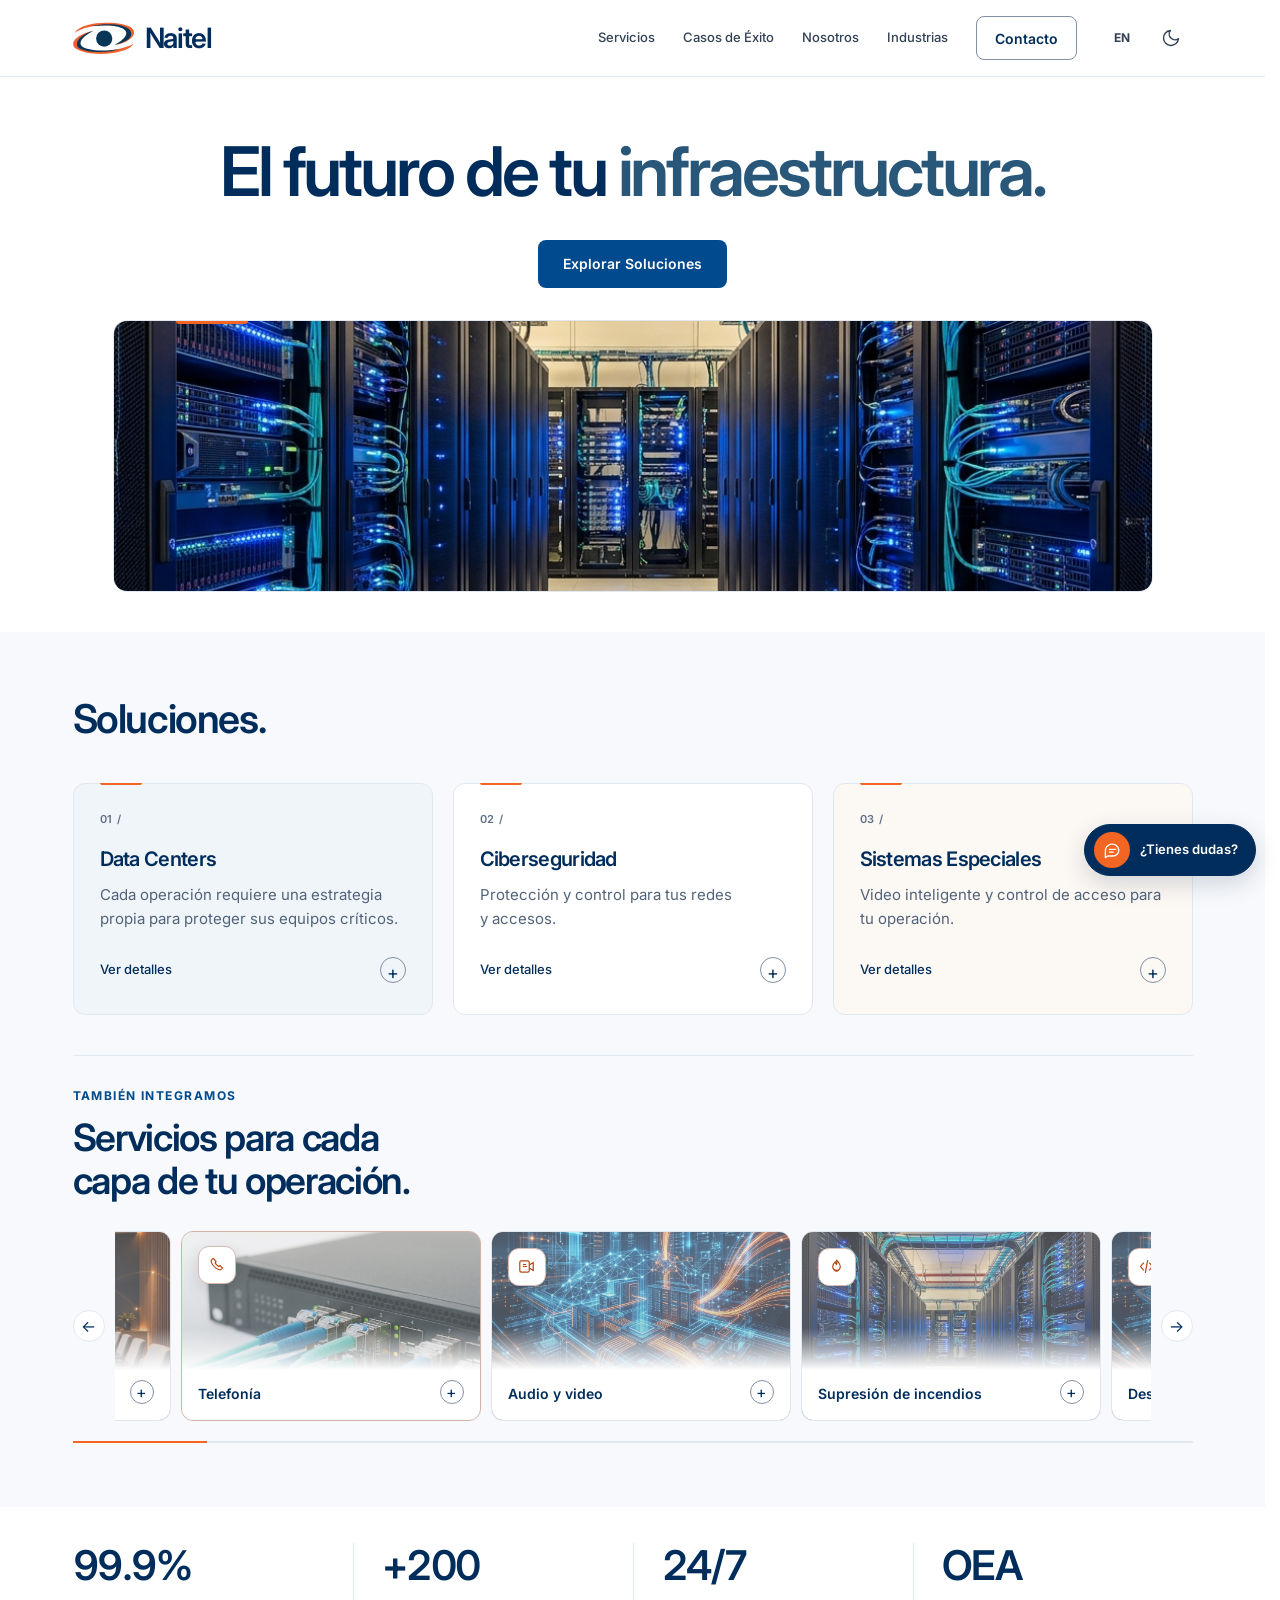
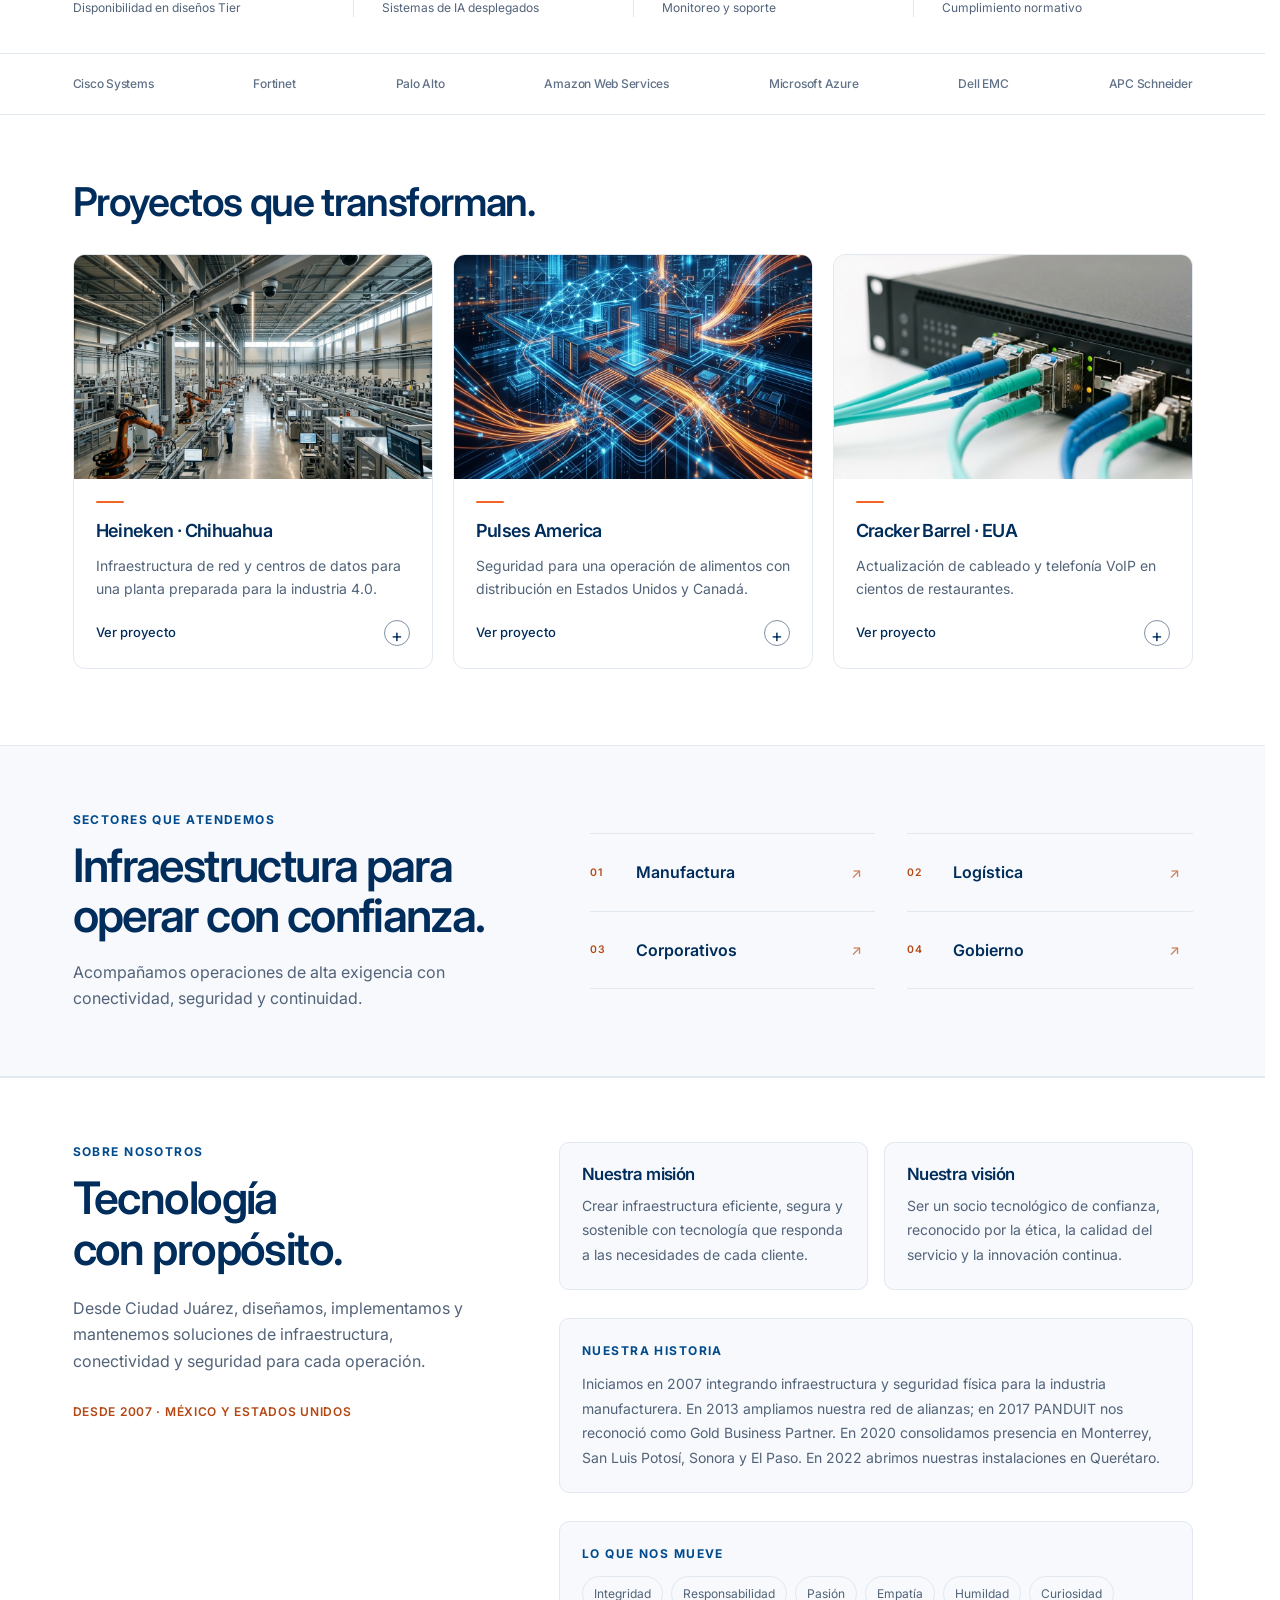
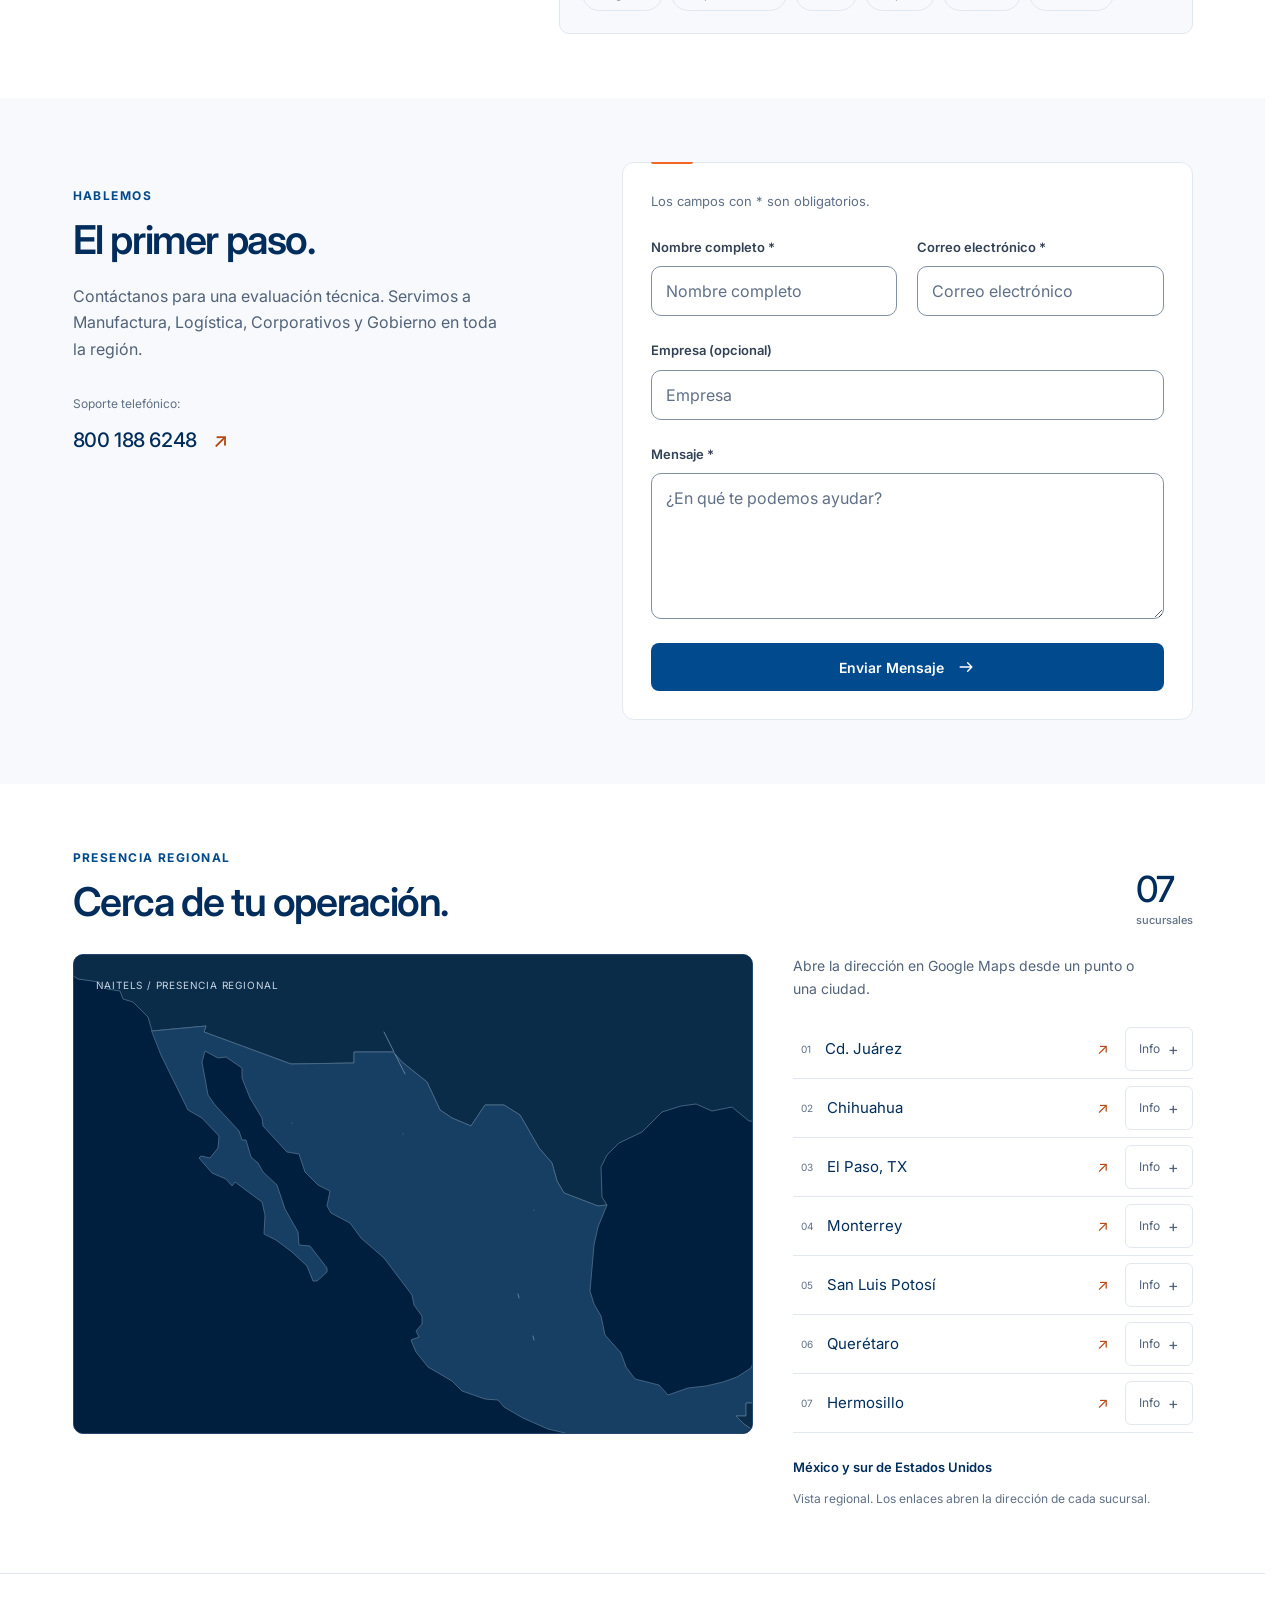
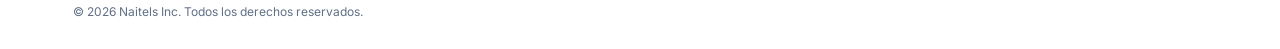
==== commit c22789e9: "Add files via upload" ====
--- a/index.html
+++ b/index.html
@@ -4,7 +4,7 @@
     <meta charset="UTF-8">
     <meta name="viewport" content="width=device-width, initial-scale=1.0">
     <meta name="color-scheme" content="light dark">
-    <title>Naitel - Ecosistemas Tecnológicos</title>
+    <title>Naitel</title>
     <meta name="description" content="Impulsamos la transformación digital mediante soluciones en infraestructura, seguridad y conectividad.">
     <link rel="preconnect" href="https://fonts.googleapis.com">
     <link rel="preconnect" href="https://fonts.gstatic.com" crossorigin>
@@ -37,7 +37,7 @@
             </a>
             <nav class="site-nav" id="site-nav" aria-label="Navegación principal" data-i18n-aria="nav-label">
                 <ul>
-                    <li><a class="nav-link" href="#arquitectura" data-i18n="nav-arch">Arquitectura</a></li>
+                    <li><a class="nav-link" href="#servicios" data-i18n="nav-services">Servicios</a></li>
                     <li><a class="nav-link" href="#exito" data-i18n="nav-cases">Casos de Éxito</a></li>
                     <li><a class="nav-link" href="#nosotros" data-i18n="nav-about">Nosotros</a></li>
                     <li><a class="nav-link" href="#industrias" data-i18n="nav-ind">Industrias</a></li>
@@ -61,16 +61,15 @@
             <div class="container hero-content">
                 <div class="hero-copy">
                     <h1 id="hero-title" class="mega-title" data-i18n="hero-title"><span class="hero-line">El futuro de tu</span> <span class="hero-line hero-accent">infraestructura.</span></h1>
-                    <div class="hero-actions"><a href="#arquitectura" class="btn btn-primary" data-i18n="hero-btn">Explorar Soluciones</a></div>
+                    <div class="hero-actions"><a href="#servicios" class="btn btn-primary" data-i18n="hero-btn">Explorar Soluciones</a></div>
                 </div>
                 <figure class="hero-image reveal"><img src="assets/images/datacenter.png" alt="Pasillo de un centro de datos con gabinetes de servidores" data-i18n-alt="hero-image-alt" width="1024" height="1024" fetchpriority="high" decoding="async"></figure>
             </div>
         </section>
-        <section id="arquitectura" class="section-padding bg-secondary" aria-labelledby="arch-title">
+        <section id="servicios" class="section-padding bg-secondary" aria-labelledby="services-title">
             <div class="container">
                 <div class="section-heading section-heading-split reveal">
-                    <span class="subtitle" data-i18n="arch-sub">Arquitectura de Soluciones</span>
-                    <h2 id="arch-title" data-i18n="arch-title">Soluciones.</h2>
+                    <h2 id="services-title" data-i18n="services-title">Soluciones.</h2>
                 </div>
                 <div class="bento-grid">
                     <article class="service-card bento-large reveal">
--- a/css/expressive.css
+++ b/css/expressive.css
@@ -47,7 +47,6 @@
 
 /* A consistent heading scale and quiet, fully clickable cards. */
 .section-heading-split { display: block; max-width: none; text-align: left; }
-.section-heading-split .subtitle { grid-column: 1 / -1; }
 .section-heading-split h2 { margin: 0; max-width: none; font-size: clamp(1.875rem, 3.1vw, 2.5rem); font-weight: 600; line-height: 1.18; }
 .section-heading-split p { align-self: end; margin: 0; padding-bottom: 6px; font-size: 1rem; }
 .bento-grid { grid-template-columns: repeat(3, minmax(0, 1fr)); gap: 20px; margin-top: 28px; }
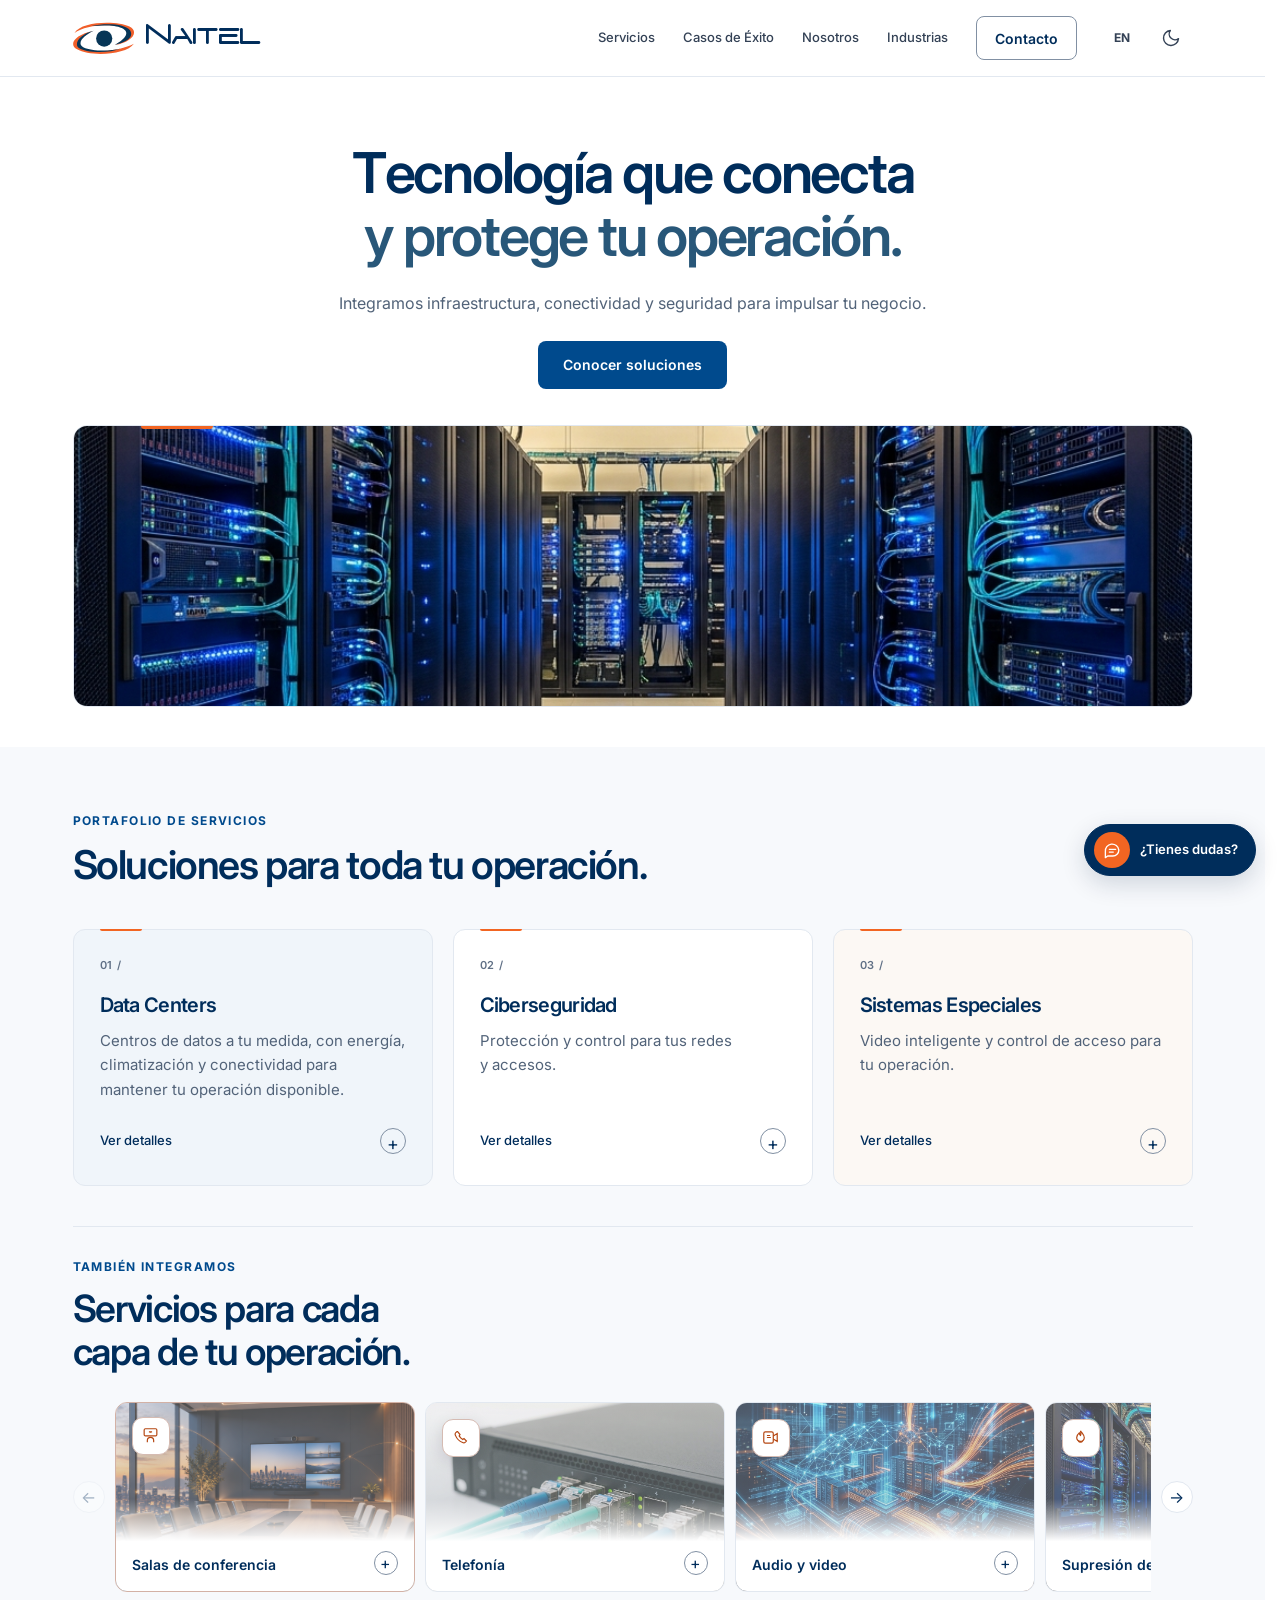
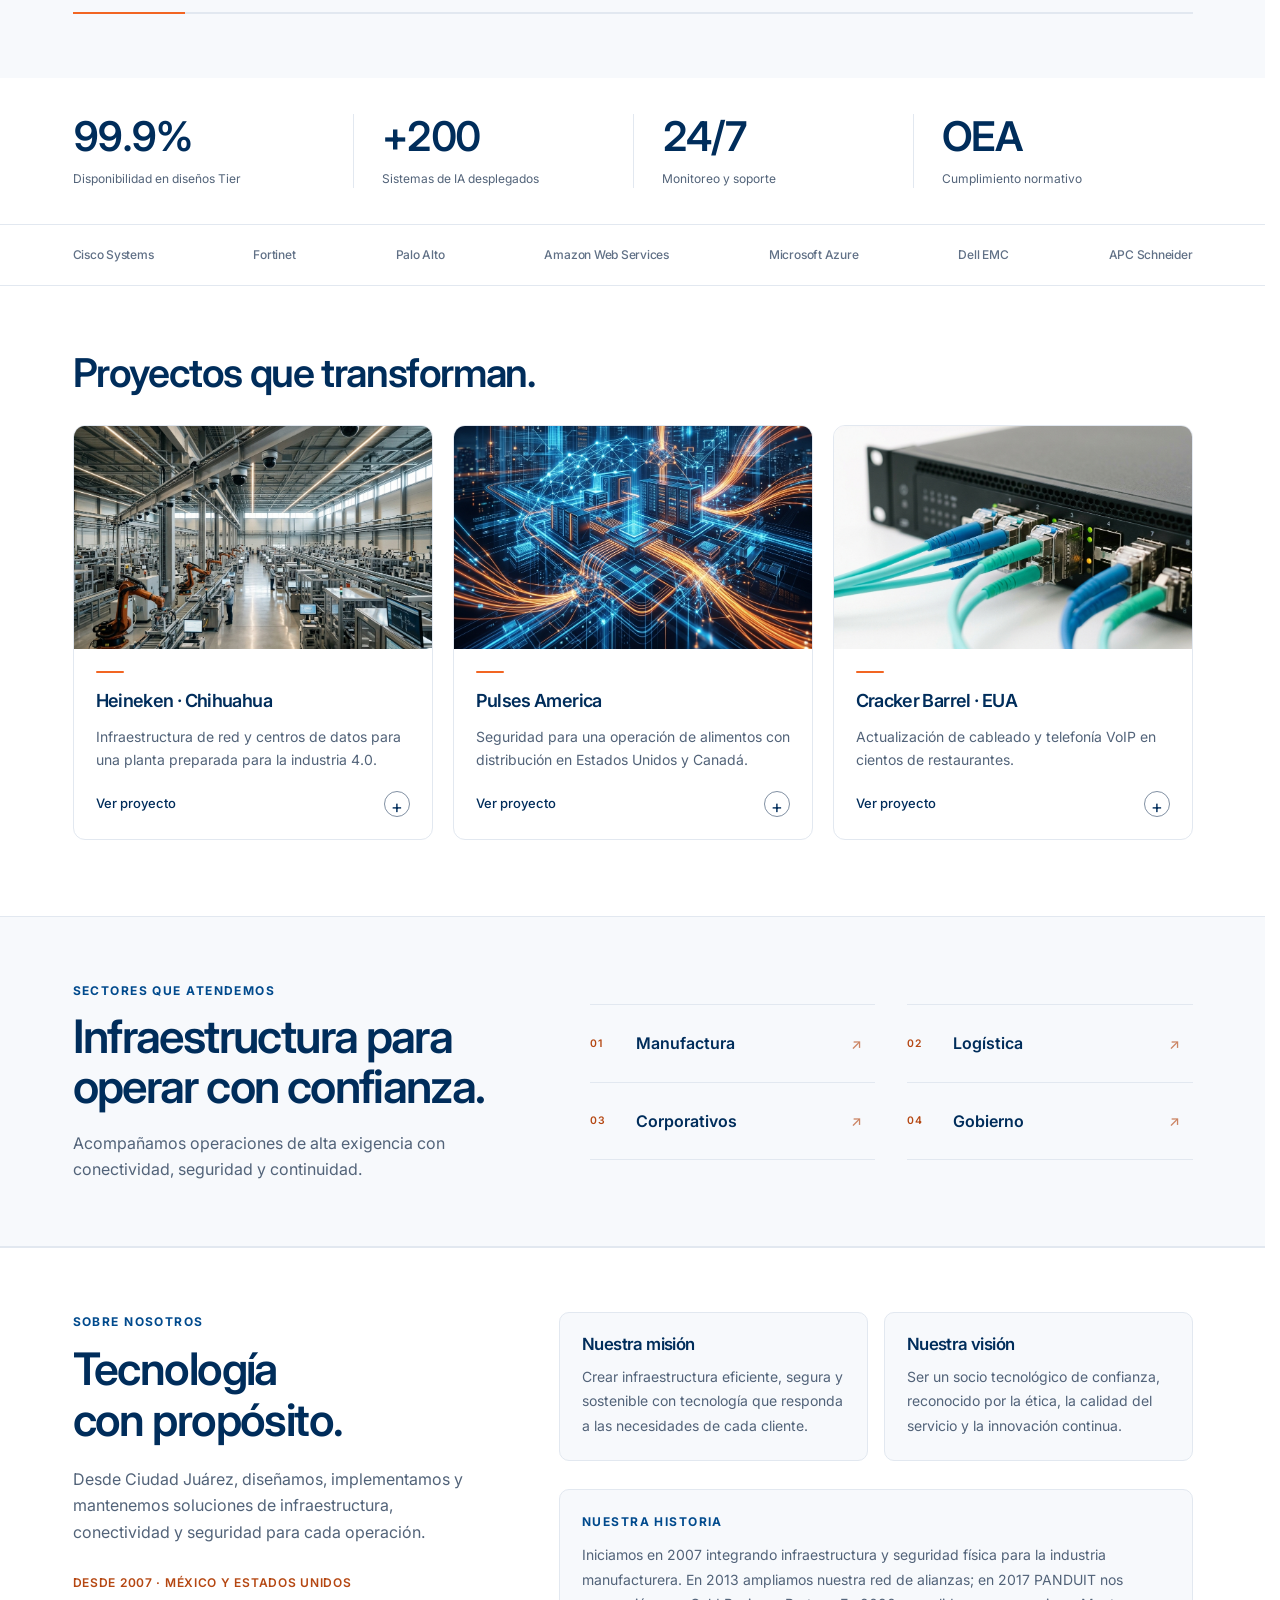
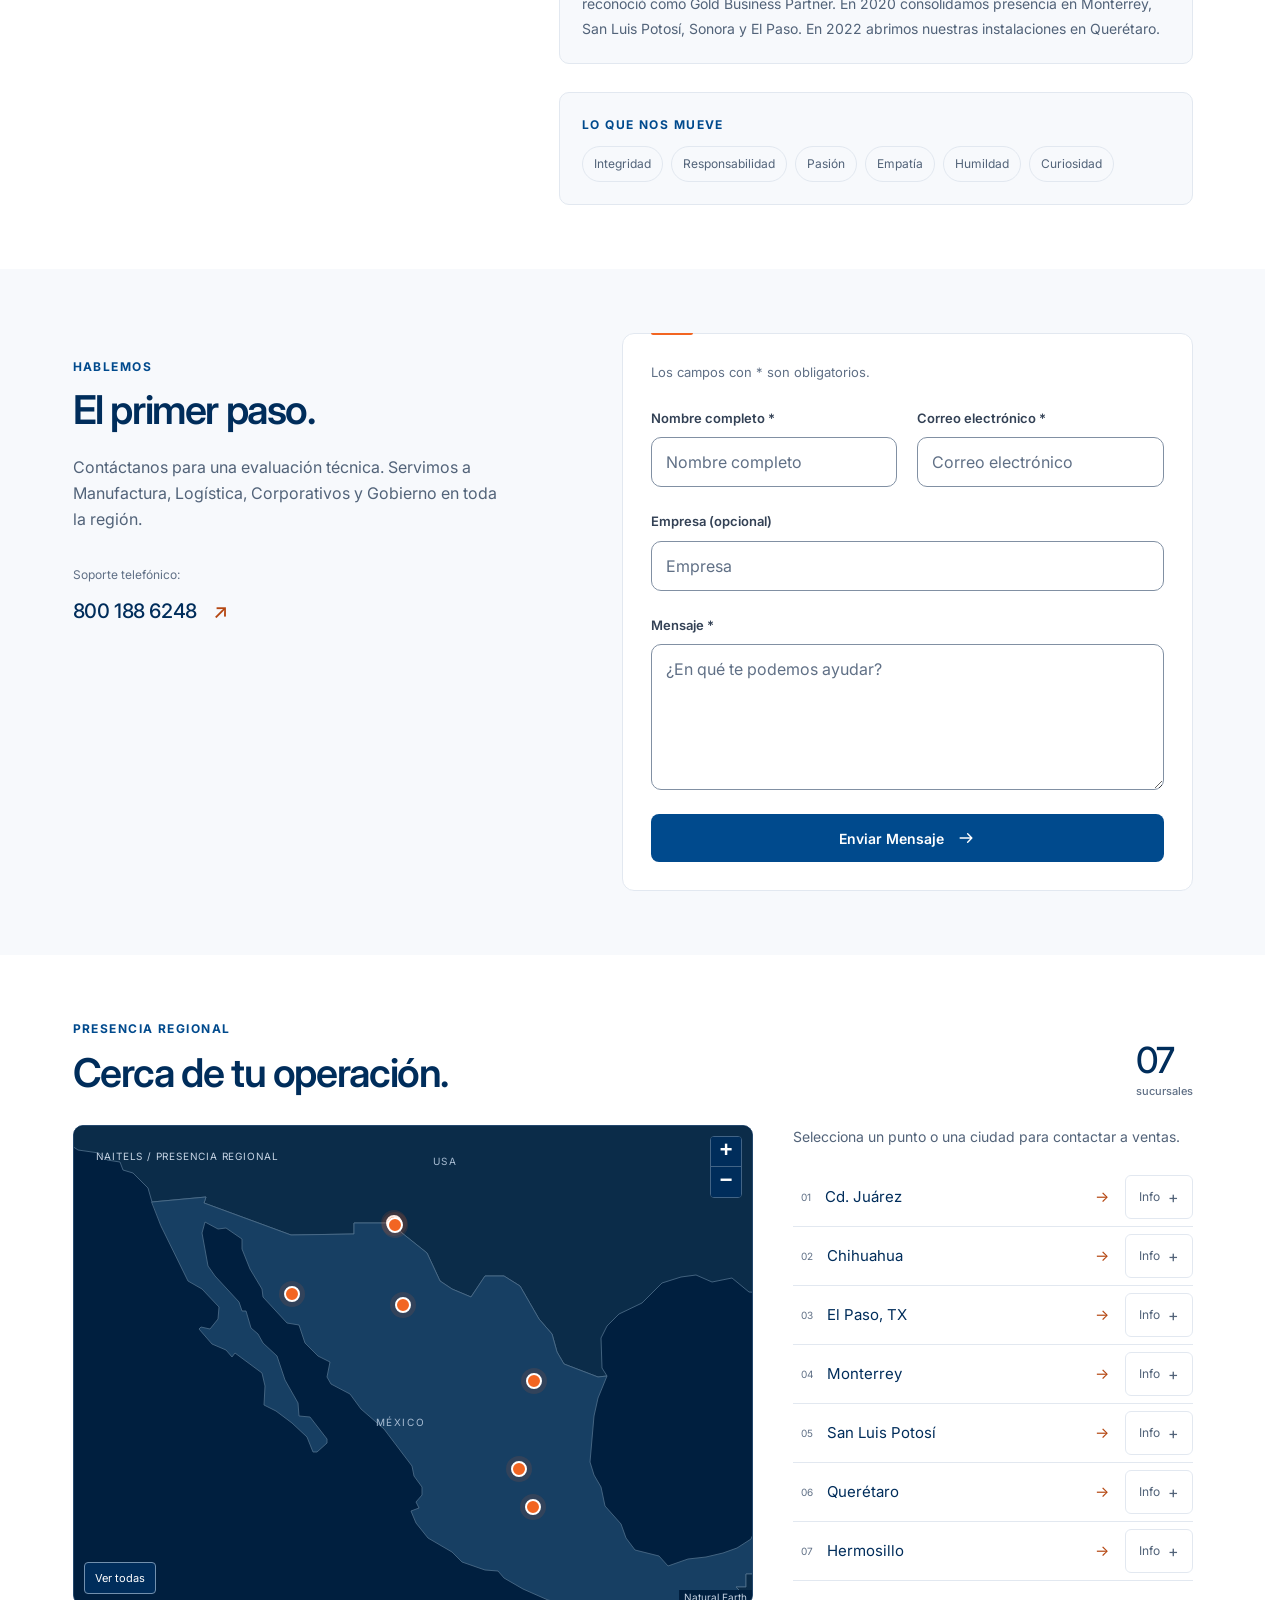
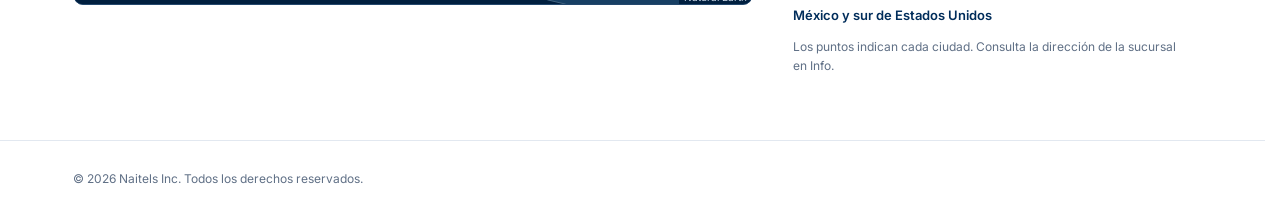
==== commit cc0d5d35: "Actualización del proyecto" ====
--- a/index.html
+++ b/index.html
@@ -4,10 +4,11 @@
     <meta charset="UTF-8">
     <meta name="viewport" content="width=device-width, initial-scale=1.0">
     <meta name="color-scheme" content="light dark">
-    <title>Naitel</title>
-    <meta name="description" content="Impulsamos la transformación digital mediante soluciones en infraestructura, seguridad y conectividad.">
+    <title>Naitel | Data Centers y portafolio de servicios</title>
+    <meta name="description" content="Diseñamos, construimos e integramos Data Centers e infraestructura crítica. Explora nuestras soluciones de conectividad, ciberseguridad y tecnología.">
     <link rel="preconnect" href="https://fonts.googleapis.com">
     <link rel="preconnect" href="https://fonts.gstatic.com" crossorigin>
+    <link rel="preload" href="assets/fonts/D3Euronism.ttf" as="font" type="font/ttf" crossorigin>
     <link href="https://fonts.googleapis.com/css2?family=Inter:wght@400;500;600;700;800&display=swap" rel="stylesheet">
     <link rel="stylesheet" href="assets/vendor/leaflet/leaflet.css">
     <link rel="stylesheet" href="css/style.css">
@@ -18,6 +19,7 @@
     <script src="assets/vendor/leaflet/leaflet.js" defer></script>
     <script src="assets/data/coverage.js" defer></script>
     <script src="js/main.js" defer></script>
+    <script src="js/contact.js" defer></script>
     <script src="js/details.js" defer></script>
     <script src="js/chatbot.js" defer></script>
 </head>
@@ -57,11 +59,12 @@
         </div>
     </header>
     <main id="contenido" tabindex="-1">
-        <section id="inicio" class="hero" aria-labelledby="hero-title">
+        <section id="inicio" class="hero portfolio-hero" aria-labelledby="hero-title">
             <div class="container hero-content">
                 <div class="hero-copy">
-                    <h1 id="hero-title" class="mega-title" data-i18n="hero-title"><span class="hero-line">El futuro de tu</span> <span class="hero-line hero-accent">infraestructura.</span></h1>
-                    <div class="hero-actions"><a href="#servicios" class="btn btn-primary" data-i18n="hero-btn">Explorar Soluciones</a></div>
+                    <h1 id="hero-title" class="mega-title" data-i18n="hero-title"><span class="hero-line">Tecnología que conecta</span> <span class="hero-line hero-accent">y protege tu operación.</span></h1>
+                    <p class="portfolio-lead" data-i18n="hero-intro">Integramos infraestructura, conectividad y seguridad para impulsar tu negocio.</p>
+                    <div class="hero-actions"><a href="#servicios" class="btn btn-primary" data-i18n="hero-btn">Conocer soluciones</a></div>
                 </div>
                 <figure class="hero-image reveal"><img src="assets/images/datacenter.png" alt="Pasillo de un centro de datos con gabinetes de servidores" data-i18n-alt="hero-image-alt" width="1024" height="1024" fetchpriority="high" decoding="async"></figure>
             </div>
@@ -69,11 +72,12 @@
         <section id="servicios" class="section-padding bg-secondary" aria-labelledby="services-title">
             <div class="container">
                 <div class="section-heading section-heading-split reveal">
-                    <h2 id="services-title" data-i18n="services-title">Soluciones.</h2>
+                    <span class="subtitle" data-i18n="services-eyebrow">Portafolio de servicios</span>
+                    <h2 id="services-title" data-i18n="services-title">Soluciones para toda tu operación.</h2>
                 </div>
                 <div class="bento-grid">
                     <article class="service-card bento-large reveal">
-                        <div class="service-heading"><span class="card-index" aria-hidden="true">01 /</span><h3 id="service-dc-title">Data Centers</h3><p data-i18n="dc-summary">Cada operación requiere una estrategia propia para proteger sus equipos críticos.</p></div>
+                        <div class="service-heading"><span class="card-index" aria-hidden="true">01 /</span><h3 id="service-dc-title">Data Centers</h3><p data-i18n="dc-summary">Centros de datos a tu medida, con energía, climatización y conectividad para mantener tu operación disponible.</p></div>
                         <button class="card-open" type="button" data-detail="data-centers" aria-labelledby="dc-open service-dc-title" hidden><span id="dc-open" data-i18n="view-details">Ver detalles</span><span class="detail-plus" aria-hidden="true">+</span></button>
                     </article>
                     <article class="service-card reveal"><span class="card-index" aria-hidden="true">02 /</span><h3 id="service-cyb-title" data-i18n="cyb-title">Ciberseguridad</h3><p data-i18n="cyb-summary">Protección y control para tus redes y accesos.</p><button class="card-open" type="button" data-detail="cybersecurity" aria-labelledby="cyb-open service-cyb-title" hidden><span id="cyb-open" data-i18n="view-details">Ver detalles</span><span class="detail-plus" aria-hidden="true">+</span></button></article>
@@ -166,7 +170,17 @@
             <div class="container contact-layout">
                 <div class="section-heading contact-intro reveal"><span class="subtitle" data-i18n="contact-sub">Hablemos</span><h2 id="contact-title" data-i18n="contact-title">El primer paso.</h2><p data-i18n="contact-desc">Contáctanos para una evaluación técnica. Servimos a Manufactura, Logística, Corporativos y Gobierno en toda la región.</p><a class="contact-phone" href="tel:8001886248"><span data-i18n="support">Soporte telefónico:</span><strong>800 188 6248 <span aria-hidden="true">↗</span></strong></a></div>
                 <div class="contact-content">
-                    <form id="contact-form" class="contact-form reveal" action="#" method="POST">
+                    <!-- DESTINATARIOS: cambia el correo después de https://formsubmit.co/ para probar con otro buzón.
+                         Copias: agrega correos separados por comas en el value de _cc; vacío = sin copias.
+                         Esta configuración se usa con y sin JavaScript. No se muestra en el formulario. -->
+
+
+                    <form id="contact-form" class="contact-form reveal" action="https://formsubmit.co/aleon.external@naitel.com" method="POST">
+                        <input type="hidden" name="_cc" value="">
+                        <input type="hidden" name="_subject" value="Nueva consulta de ventas — Naitel">
+                        <input type="hidden" name="_template" value="table">
+                        <input type="hidden" name="_captcha" value="false">
+                        <input type="text" name="_honey" hidden tabindex="-1" autocomplete="off">
                         <p class="form-hint" data-i18n="form-required">Los campos con * son obligatorios.</p>
                         <div class="form-row">
                             <div class="form-field"><label for="full-name"><span data-i18n="label-name">Nombre completo</span> <span aria-hidden="true">*</span></label><div class="field-control"><input id="full-name" name="name" type="text" class="form-control" placeholder="Nombre completo" autocomplete="name" required data-i18n-ph="form-name"></div></div>
@@ -175,6 +189,7 @@
                         <div class="form-field"><label for="company" data-i18n="label-company">Empresa (opcional)</label><div class="field-control"><input id="company" name="company" type="text" class="form-control" placeholder="Empresa" autocomplete="organization" data-i18n-ph="form-company"></div></div>
                         <div class="form-field"><label for="message"><span data-i18n="label-help">Mensaje</span> <span aria-hidden="true">*</span></label><div class="field-control"><textarea id="message" name="message" class="form-control" rows="5" placeholder="¿En qué te podemos ayudar?" required data-i18n-ph="form-help"></textarea></div></div>
                         <button type="submit" class="btn btn-primary submit-button"><span data-i18n="form-btn">Enviar Mensaje</span><svg class="button-arrow" aria-hidden="true" viewBox="0 0 24 24" fill="none" stroke="currentColor" stroke-width="1.7" stroke-linecap="round" stroke-linejoin="round"><path d="M5 12h14m-5-5 5 5-5 5"/></svg></button>
+                        <p id="contact-status" class="form-hint" role="status" aria-live="polite"></p>
                     </form>
                 </div>
             </div>
@@ -184,10 +199,10 @@
                 <div class="section-heading section-heading-editorial reveal"><span class="subtitle" data-i18n="coverage-sub">Presencia regional</span><h2 id="coverage-title" data-i18n="coverage-title">Cerca de tu operación.</h2><span class="coverage-count" aria-hidden="true">07<span data-i18n="coverage-locations">ubicaciones</span></span></div>
                 <div class="coverage-layout">
                     <div class="map-container"><div id="interactive-map" role="region" aria-label="Mapa de nuestras sucursales" data-i18n-aria="map-label"><img class="map-fallback-image" src="assets/images/coverage-map.svg" alt="Mapa regional con nuestras siete sucursales" data-i18n-alt="map-image-alt" width="700" height="480" loading="lazy"></div><div class="map-label" aria-hidden="true">Naitels / <span data-i18n="coverage-sub">Presencia regional</span></div></div>
-                    <div class="coverage-details"><p class="coverage-instruction" data-i18n="coverage-instruction">Abre la dirección en Google Maps desde un punto o una ciudad.</p><ul class="location-list" aria-label="Sucursales" data-i18n-aria="locations-label">
+                    <div class="coverage-details"><p class="coverage-instruction" data-i18n="coverage-instruction">Selecciona un punto o una ciudad para contactar a ventas.</p><ul class="location-list" aria-label="Sucursales" data-i18n-aria="locations-label">
                         <!-- branches:start -->
                         <li class="branch-item" data-branch="juarez" data-lat="31.6904" data-lng="-106.4245">
-                            <a class="location-link" data-location="juarez" href="https://www.google.com/maps/search/?api=1&amp;query=De%20Los%20Cerda%208572%2C%20Los%20Cedros%2C%2032539%20Cd%20Ju%C3%A1rez%2C%20Chihuahua%2C%20M%C3%A9xico" target="_blank" rel="noopener noreferrer"><span class="location-number" aria-hidden="true">01</span><span class="location-name">Cd. Juárez</span><span aria-hidden="true">↗</span></a>
+                            <a class="location-link" data-location="juarez" href="#contact-form"><span class="location-number" aria-hidden="true">01</span><span class="location-name">Cd. Juárez</span><span aria-hidden="true">→</span></a>
                             <details class="branch-details" name="branches">
                                 <summary><span data-i18n="branch-info">Info</span><span class="branch-summary-name"> — Cd. Juárez</span><span class="branch-plus" aria-hidden="true">+</span></summary>
                                 <div class="branch-info">
@@ -202,7 +217,7 @@
                             </details>
                         </li>
                         <li class="branch-item" data-branch="chihuahua" data-lat="28.633" data-lng="-106.0691">
-                            <a class="location-link" data-location="chihuahua" href="https://www.google.com/maps/search/?api=1&amp;query=Perif%C3%A9rico%20de%20la%20Juventud%208703%2C%20Lomas%20Universidad%2C%2031123%20Chihuahua%2C%20Chihuahua%2C%20M%C3%A9xico" target="_blank" rel="noopener noreferrer"><span class="location-number" aria-hidden="true">02</span><span class="location-name">Chihuahua</span><span aria-hidden="true">↗</span></a>
+                            <a class="location-link" data-location="chihuahua" href="#contact-form"><span class="location-number" aria-hidden="true">02</span><span class="location-name">Chihuahua</span><span aria-hidden="true">→</span></a>
                             <details class="branch-details" name="branches">
                                 <summary><span data-i18n="branch-info">Info</span><span class="branch-summary-name"> — Chihuahua</span><span class="branch-plus" aria-hidden="true">+</span></summary>
                                 <div class="branch-info">
@@ -217,7 +232,7 @@
                             </details>
                         </li>
                         <li class="branch-item" data-branch="el-paso" data-lat="31.7619" data-lng="-106.485">
-                            <a class="location-link" data-location="el-paso" href="https://www.google.com/maps/search/?api=1&amp;query=14913%20Bert%20Cameron%20Ave.%2C%20El%20Paso%2C%20TX%2079938%2C%20USA" target="_blank" rel="noopener noreferrer"><span class="location-number" aria-hidden="true">03</span><span class="location-name">El Paso, TX</span><span aria-hidden="true">↗</span></a>
+                            <a class="location-link" data-location="el-paso" href="#contact-form"><span class="location-number" aria-hidden="true">03</span><span class="location-name">El Paso, TX</span><span aria-hidden="true">→</span></a>
                             <details class="branch-details" name="branches">
                                 <summary><span data-i18n="branch-info">Info</span><span class="branch-summary-name"> — El Paso, TX</span><span class="branch-plus" aria-hidden="true">+</span></summary>
                                 <div class="branch-info">
@@ -232,7 +247,7 @@
                             </details>
                         </li>
                         <li class="branch-item" data-branch="monterrey" data-lat="25.6866" data-lng="-100.3161">
-                            <a class="location-link" data-location="monterrey" href="https://www.google.com/maps/search/?api=1&amp;query=Bosque%20de%20Cedros%20119%2C%20Cima%20del%20Bosque%2C%2064346%20Monterrey%2C%20Nuevo%20Le%C3%B3n%2C%20M%C3%A9xico" target="_blank" rel="noopener noreferrer"><span class="location-number" aria-hidden="true">04</span><span class="location-name">Monterrey</span><span aria-hidden="true">↗</span></a>
+                            <a class="location-link" data-location="monterrey" href="#contact-form"><span class="location-number" aria-hidden="true">04</span><span class="location-name">Monterrey</span><span aria-hidden="true">→</span></a>
                             <details class="branch-details" name="branches">
                                 <summary><span data-i18n="branch-info">Info</span><span class="branch-summary-name"> — Monterrey</span><span class="branch-plus" aria-hidden="true">+</span></summary>
                                 <div class="branch-info">
@@ -247,7 +262,7 @@
                             </details>
                         </li>
                         <li class="branch-item" data-branch="san-luis" data-lat="22.1565" data-lng="-100.9855">
-                            <a class="location-link" data-location="san-luis" href="https://www.google.com/maps/search/?api=1&amp;query=Ley%20Federal%20del%20Trabajo%20340%2C%20Juan%20Sarabia%2C%2078398%20San%20Luis%20Potos%C3%AD%2C%20San%20Luis%20Potos%C3%AD%2C%20M%C3%A9xico" target="_blank" rel="noopener noreferrer"><span class="location-number" aria-hidden="true">05</span><span class="location-name">San Luis Potosí</span><span aria-hidden="true">↗</span></a>
+                            <a class="location-link" data-location="san-luis" href="#contact-form"><span class="location-number" aria-hidden="true">05</span><span class="location-name">San Luis Potosí</span><span aria-hidden="true">→</span></a>
                             <details class="branch-details" name="branches">
                                 <summary><span data-i18n="branch-info">Info</span><span class="branch-summary-name"> — San Luis Potosí</span><span class="branch-plus" aria-hidden="true">+</span></summary>
                                 <div class="branch-info">
@@ -262,7 +277,7 @@
                             </details>
                         </li>
                         <li class="branch-item" data-branch="queretaro" data-lat="20.5888" data-lng="-100.3899">
-                            <a class="location-link" data-location="queretaro" href="https://www.google.com/maps/search/?api=1&amp;query=Bodega%20Industrial%208B%2C%20EUROPARK%20II%2C%20Carretera%20Estatal%20431%2C%20Km.%201%2B300%2C%20Ejido%20San%20Crist%C3%B3bal%2C%20Quer%C3%A9taro%2C%20M%C3%A9xico" target="_blank" rel="noopener noreferrer"><span class="location-number" aria-hidden="true">06</span><span class="location-name">Querétaro</span><span aria-hidden="true">↗</span></a>
+                            <a class="location-link" data-location="queretaro" href="#contact-form"><span class="location-number" aria-hidden="true">06</span><span class="location-name">Querétaro</span><span aria-hidden="true">→</span></a>
                             <details class="branch-details" name="branches">
                                 <summary><span data-i18n="branch-info">Info</span><span class="branch-summary-name"> — Querétaro</span><span class="branch-plus" aria-hidden="true">+</span></summary>
                                 <div class="branch-info">
@@ -277,7 +292,7 @@
                             </details>
                         </li>
                         <li class="branch-item" data-branch="hermosillo" data-lat="29.07" data-lng="-110.96">
-                            <a class="location-link" data-location="hermosillo" href="https://www.google.com/maps/search/?api=1&amp;query=Angus%204%2C%20Col.%20Corceles%2C%206%2C%20Blvd.%20Luis%20Donaldo%20Colosio%20Murrieta%20896%2C%20Casa%20Grande%2C%2083240%20Hermosillo%2C%20Sonora%2C%20M%C3%A9xico" target="_blank" rel="noopener noreferrer"><span class="location-number" aria-hidden="true">07</span><span class="location-name">Hermosillo</span><span aria-hidden="true">↗</span></a>
+                            <a class="location-link" data-location="hermosillo" href="#contact-form"><span class="location-number" aria-hidden="true">07</span><span class="location-name">Hermosillo</span><span aria-hidden="true">→</span></a>
                             <details class="branch-details" name="branches">
                                 <summary><span data-i18n="branch-info">Info</span><span class="branch-summary-name"> — Hermosillo</span><span class="branch-plus" aria-hidden="true">+</span></summary>
                                 <div class="branch-info">
@@ -334,6 +349,12 @@
             <span data-chat-text="launcher">¿Tienes dudas?</span>
         </button>
     </aside>
+    <dialog id="contact-alert" class="contact-alert" aria-labelledby="contact-alert-title" aria-describedby="contact-alert-message">
+        <div class="contact-alert-icon" aria-hidden="true"><svg viewBox="0 0 48 48" fill="none" stroke="currentColor" stroke-width="3" stroke-linecap="round" stroke-linejoin="round"><path d="m12 25 8 8 16-18"/></svg><span>!</span></div>
+        <h2 id="contact-alert-title"></h2>
+        <p id="contact-alert-message"></p>
+        <form method="dialog"><button class="btn btn-primary" id="contact-alert-close" autofocus>Entendido</button></form>
+    </dialog>
     <footer class="site-footer"><div class="container"><p data-i18n="footer">© 2026 Naitel Inc. Todos los derechos reservados.</p></div></footer>
 </body>
 </html>
--- a/assets/vendor/leaflet/leaflet.css
+++ b/assets/vendor/leaflet/leaflet.css
@@ -0,0 +1,661 @@
+/* required styles */
+
+.leaflet-pane,
+.leaflet-tile,
+.leaflet-marker-icon,
+.leaflet-marker-shadow,
+.leaflet-tile-container,
+.leaflet-pane > svg,
+.leaflet-pane > canvas,
+.leaflet-zoom-box,
+.leaflet-image-layer,
+.leaflet-layer {
+	position: absolute;
+	left: 0;
+	top: 0;
+	}
+.leaflet-container {
+	overflow: hidden;
+	}
+.leaflet-tile,
+.leaflet-marker-icon,
+.leaflet-marker-shadow {
+	-webkit-user-select: none;
+	   -moz-user-select: none;
+	        user-select: none;
+	  -webkit-user-drag: none;
+	}
+/* Prevents IE11 from highlighting tiles in blue */
+.leaflet-tile::selection {
+	background: transparent;
+}
+/* Safari renders non-retina tile on retina better with this, but Chrome is worse */
+.leaflet-safari .leaflet-tile {
+	image-rendering: -webkit-optimize-contrast;
+	}
+/* hack that prevents hw layers "stretching" when loading new tiles */
+.leaflet-safari .leaflet-tile-container {
+	width: 1600px;
+	height: 1600px;
+	-webkit-transform-origin: 0 0;
+	}
+.leaflet-marker-icon,
+.leaflet-marker-shadow {
+	display: block;
+	}
+/* .leaflet-container svg: reset svg max-width decleration shipped in Joomla! (joomla.org) 3.x */
+/* .leaflet-container img: map is broken in FF if you have max-width: 100% on tiles */
+.leaflet-container .leaflet-overlay-pane svg {
+	max-width: none !important;
+	max-height: none !important;
+	}
+.leaflet-container .leaflet-marker-pane img,
+.leaflet-container .leaflet-shadow-pane img,
+.leaflet-container .leaflet-tile-pane img,
+.leaflet-container img.leaflet-image-layer,
+.leaflet-container .leaflet-tile {
+	max-width: none !important;
+	max-height: none !important;
+	width: auto;
+	padding: 0;
+	}
+
+.leaflet-container img.leaflet-tile {
+	/* See: https://bugs.chromium.org/p/chromium/issues/detail?id=600120 */
+	mix-blend-mode: plus-lighter;
+}
+
+.leaflet-container.leaflet-touch-zoom {
+	-ms-touch-action: pan-x pan-y;
+	touch-action: pan-x pan-y;
+	}
+.leaflet-container.leaflet-touch-drag {
+	-ms-touch-action: pinch-zoom;
+	/* Fallback for FF which doesn't support pinch-zoom */
+	touch-action: none;
+	touch-action: pinch-zoom;
+}
+.leaflet-container.leaflet-touch-drag.leaflet-touch-zoom {
+	-ms-touch-action: none;
+	touch-action: none;
+}
+.leaflet-container {
+	-webkit-tap-highlight-color: transparent;
+}
+.leaflet-container a {
+	-webkit-tap-highlight-color: rgba(51, 181, 229, 0.4);
+}
+.leaflet-tile {
+	filter: inherit;
+	visibility: hidden;
+	}
+.leaflet-tile-loaded {
+	visibility: inherit;
+	}
+.leaflet-zoom-box {
+	width: 0;
+	height: 0;
+	-moz-box-sizing: border-box;
+	     box-sizing: border-box;
+	z-index: 800;
+	}
+/* workaround for https://bugzilla.mozilla.org/show_bug.cgi?id=888319 */
+.leaflet-overlay-pane svg {
+	-moz-user-select: none;
+	}
+
+.leaflet-pane         { z-index: 400; }
+
+.leaflet-tile-pane    { z-index: 200; }
+.leaflet-overlay-pane { z-index: 400; }
+.leaflet-shadow-pane  { z-index: 500; }
+.leaflet-marker-pane  { z-index: 600; }
+.leaflet-tooltip-pane   { z-index: 650; }
+.leaflet-popup-pane   { z-index: 700; }
+
+.leaflet-map-pane canvas { z-index: 100; }
+.leaflet-map-pane svg    { z-index: 200; }
+
+.leaflet-vml-shape {
+	width: 1px;
+	height: 1px;
+	}
+.lvml {
+	behavior: url(#default#VML);
+	display: inline-block;
+	position: absolute;
+	}
+
+
+/* control positioning */
+
+.leaflet-control {
+	position: relative;
+	z-index: 800;
+	pointer-events: visiblePainted; /* IE 9-10 doesn't have auto */
+	pointer-events: auto;
+	}
+.leaflet-top,
+.leaflet-bottom {
+	position: absolute;
+	z-index: 1000;
+	pointer-events: none;
+	}
+.leaflet-top {
+	top: 0;
+	}
+.leaflet-right {
+	right: 0;
+	}
+.leaflet-bottom {
+	bottom: 0;
+	}
+.leaflet-left {
+	left: 0;
+	}
+.leaflet-control {
+	float: left;
+	clear: both;
+	}
+.leaflet-right .leaflet-control {
+	float: right;
+	}
+.leaflet-top .leaflet-control {
+	margin-top: 10px;
+	}
+.leaflet-bottom .leaflet-control {
+	margin-bottom: 10px;
+	}
+.leaflet-left .leaflet-control {
+	margin-left: 10px;
+	}
+.leaflet-right .leaflet-control {
+	margin-right: 10px;
+	}
+
+
+/* zoom and fade animations */
+
+.leaflet-fade-anim .leaflet-popup {
+	opacity: 0;
+	-webkit-transition: opacity 0.2s linear;
+	   -moz-transition: opacity 0.2s linear;
+	        transition: opacity 0.2s linear;
+	}
+.leaflet-fade-anim .leaflet-map-pane .leaflet-popup {
+	opacity: 1;
+	}
+.leaflet-zoom-animated {
+	-webkit-transform-origin: 0 0;
+	    -ms-transform-origin: 0 0;
+	        transform-origin: 0 0;
+	}
+svg.leaflet-zoom-animated {
+	will-change: transform;
+}
+
+.leaflet-zoom-anim .leaflet-zoom-animated {
+	-webkit-transition: -webkit-transform 0.25s cubic-bezier(0,0,0.25,1);
+	   -moz-transition:    -moz-transform 0.25s cubic-bezier(0,0,0.25,1);
+	        transition:         transform 0.25s cubic-bezier(0,0,0.25,1);
+	}
+.leaflet-zoom-anim .leaflet-tile,
+.leaflet-pan-anim .leaflet-tile {
+	-webkit-transition: none;
+	   -moz-transition: none;
+	        transition: none;
+	}
+
+.leaflet-zoom-anim .leaflet-zoom-hide {
+	visibility: hidden;
+	}
+
+
+/* cursors */
+
+.leaflet-interactive {
+	cursor: pointer;
+	}
+.leaflet-grab {
+	cursor: -webkit-grab;
+	cursor:    -moz-grab;
+	cursor:         grab;
+	}
+.leaflet-crosshair,
+.leaflet-crosshair .leaflet-interactive {
+	cursor: crosshair;
+	}
+.leaflet-popup-pane,
+.leaflet-control {
+	cursor: auto;
+	}
+.leaflet-dragging .leaflet-grab,
+.leaflet-dragging .leaflet-grab .leaflet-interactive,
+.leaflet-dragging .leaflet-marker-draggable {
+	cursor: move;
+	cursor: -webkit-grabbing;
+	cursor:    -moz-grabbing;
+	cursor:         grabbing;
+	}
+
+/* marker & overlays interactivity */
+.leaflet-marker-icon,
+.leaflet-marker-shadow,
+.leaflet-image-layer,
+.leaflet-pane > svg path,
+.leaflet-tile-container {
+	pointer-events: none;
+	}
+
+.leaflet-marker-icon.leaflet-interactive,
+.leaflet-image-layer.leaflet-interactive,
+.leaflet-pane > svg path.leaflet-interactive,
+svg.leaflet-image-layer.leaflet-interactive path {
+	pointer-events: visiblePainted; /* IE 9-10 doesn't have auto */
+	pointer-events: auto;
+	}
+
+/* visual tweaks */
+
+.leaflet-container {
+	background: #ddd;
+	outline-offset: 1px;
+	}
+.leaflet-container a {
+	color: #0078A8;
+	}
+.leaflet-zoom-box {
+	border: 2px dotted #38f;
+	background: rgba(255,255,255,0.5);
+	}
+
+
+/* general typography */
+.leaflet-container {
+	font-family: "Helvetica Neue", Arial, Helvetica, sans-serif;
+	font-size: 12px;
+	font-size: 0.75rem;
+	line-height: 1.5;
+	}
+
+
+/* general toolbar styles */
+
+.leaflet-bar {
+	box-shadow: 0 1px 5px rgba(0,0,0,0.65);
+	border-radius: 4px;
+	}
+.leaflet-bar a {
+	background-color: #fff;
+	border-bottom: 1px solid #ccc;
+	width: 26px;
+	height: 26px;
+	line-height: 26px;
+	display: block;
+	text-align: center;
+	text-decoration: none;
+	color: black;
+	}
+.leaflet-bar a,
+.leaflet-control-layers-toggle {
+	background-position: 50% 50%;
+	background-repeat: no-repeat;
+	display: block;
+	}
+.leaflet-bar a:hover,
+.leaflet-bar a:focus {
+	background-color: #f4f4f4;
+	}
+.leaflet-bar a:first-child {
+	border-top-left-radius: 4px;
+	border-top-right-radius: 4px;
+	}
+.leaflet-bar a:last-child {
+	border-bottom-left-radius: 4px;
+	border-bottom-right-radius: 4px;
+	border-bottom: none;
+	}
+.leaflet-bar a.leaflet-disabled {
+	cursor: default;
+	background-color: #f4f4f4;
+	color: #bbb;
+	}
+
+.leaflet-touch .leaflet-bar a {
+	width: 30px;
+	height: 30px;
+	line-height: 30px;
+	}
+.leaflet-touch .leaflet-bar a:first-child {
+	border-top-left-radius: 2px;
+	border-top-right-radius: 2px;
+	}
+.leaflet-touch .leaflet-bar a:last-child {
+	border-bottom-left-radius: 2px;
+	border-bottom-right-radius: 2px;
+	}
+
+/* zoom control */
+
+.leaflet-control-zoom-in,
+.leaflet-control-zoom-out {
+	font: bold 18px 'Lucida Console', Monaco, monospace;
+	text-indent: 1px;
+	}
+
+.leaflet-touch .leaflet-control-zoom-in, .leaflet-touch .leaflet-control-zoom-out  {
+	font-size: 22px;
+	}
+
+
+/* layers control */
+
+.leaflet-control-layers {
+	box-shadow: 0 1px 5px rgba(0,0,0,0.4);
+	background: #fff;
+	border-radius: 5px;
+	}
+.leaflet-control-layers-toggle {
+	background-image: url(images/layers.png);
+	width: 36px;
+	height: 36px;
+	}
+.leaflet-retina .leaflet-control-layers-toggle {
+	background-image: url(images/layers-2x.png);
+	background-size: 26px 26px;
+	}
+.leaflet-touch .leaflet-control-layers-toggle {
+	width: 44px;
+	height: 44px;
+	}
+.leaflet-control-layers .leaflet-control-layers-list,
+.leaflet-control-layers-expanded .leaflet-control-layers-toggle {
+	display: none;
+	}
+.leaflet-control-layers-expanded .leaflet-control-layers-list {
+	display: block;
+	position: relative;
+	}
+.leaflet-control-layers-expanded {
+	padding: 6px 10px 6px 6px;
+	color: #333;
+	background: #fff;
+	}
+.leaflet-control-layers-scrollbar {
+	overflow-y: scroll;
+	overflow-x: hidden;
+	padding-right: 5px;
+	}
+.leaflet-control-layers-selector {
+	margin-top: 2px;
+	position: relative;
+	top: 1px;
+	}
+.leaflet-control-layers label {
+	display: block;
+	font-size: 13px;
+	font-size: 1.08333em;
+	}
+.leaflet-control-layers-separator {
+	height: 0;
+	border-top: 1px solid #ddd;
+	margin: 5px -10px 5px -6px;
+	}
+
+/* Default icon URLs */
+.leaflet-default-icon-path { /* used only in path-guessing heuristic, see L.Icon.Default */
+	background-image: url(images/marker-icon.png);
+	}
+
+
+/* attribution and scale controls */
+
+.leaflet-container .leaflet-control-attribution {
+	background: #fff;
+	background: rgba(255, 255, 255, 0.8);
+	margin: 0;
+	}
+.leaflet-control-attribution,
+.leaflet-control-scale-line {
+	padding: 0 5px;
+	color: #333;
+	line-height: 1.4;
+	}
+.leaflet-control-attribution a {
+	text-decoration: none;
+	}
+.leaflet-control-attribution a:hover,
+.leaflet-control-attribution a:focus {
+	text-decoration: underline;
+	}
+.leaflet-attribution-flag {
+	display: inline !important;
+	vertical-align: baseline !important;
+	width: 1em;
+	height: 0.6669em;
+	}
+.leaflet-left .leaflet-control-scale {
+	margin-left: 5px;
+	}
+.leaflet-bottom .leaflet-control-scale {
+	margin-bottom: 5px;
+	}
+.leaflet-control-scale-line {
+	border: 2px solid #777;
+	border-top: none;
+	line-height: 1.1;
+	padding: 2px 5px 1px;
+	white-space: nowrap;
+	-moz-box-sizing: border-box;
+	     box-sizing: border-box;
+	background: rgba(255, 255, 255, 0.8);
+	text-shadow: 1px 1px #fff;
+	}
+.leaflet-control-scale-line:not(:first-child) {
+	border-top: 2px solid #777;
+	border-bottom: none;
+	margin-top: -2px;
+	}
+.leaflet-control-scale-line:not(:first-child):not(:last-child) {
+	border-bottom: 2px solid #777;
+	}
+
+.leaflet-touch .leaflet-control-attribution,
+.leaflet-touch .leaflet-control-layers,
+.leaflet-touch .leaflet-bar {
+	box-shadow: none;
+	}
+.leaflet-touch .leaflet-control-layers,
+.leaflet-touch .leaflet-bar {
+	border: 2px solid rgba(0,0,0,0.2);
+	background-clip: padding-box;
+	}
+
+
+/* popup */
+
+.leaflet-popup {
+	position: absolute;
+	text-align: center;
+	margin-bottom: 20px;
+	}
+.leaflet-popup-content-wrapper {
+	padding: 1px;
+	text-align: left;
+	border-radius: 12px;
+	}
+.leaflet-popup-content {
+	margin: 13px 24px 13px 20px;
+	line-height: 1.3;
+	font-size: 13px;
+	font-size: 1.08333em;
+	min-height: 1px;
+	}
+.leaflet-popup-content p {
+	margin: 17px 0;
+	margin: 1.3em 0;
+	}
+.leaflet-popup-tip-container {
+	width: 40px;
+	height: 20px;
+	position: absolute;
+	left: 50%;
+	margin-top: -1px;
+	margin-left: -20px;
+	overflow: hidden;
+	pointer-events: none;
+	}
+.leaflet-popup-tip {
+	width: 17px;
+	height: 17px;
+	padding: 1px;
+
+	margin: -10px auto 0;
+	pointer-events: auto;
+
+	-webkit-transform: rotate(45deg);
+	   -moz-transform: rotate(45deg);
+	    -ms-transform: rotate(45deg);
+	        transform: rotate(45deg);
+	}
+.leaflet-popup-content-wrapper,
+.leaflet-popup-tip {
+	background: white;
+	color: #333;
+	box-shadow: 0 3px 14px rgba(0,0,0,0.4);
+	}
+.leaflet-container a.leaflet-popup-close-button {
+	position: absolute;
+	top: 0;
+	right: 0;
+	border: none;
+	text-align: center;
+	width: 24px;
+	height: 24px;
+	font: 16px/24px Tahoma, Verdana, sans-serif;
+	color: #757575;
+	text-decoration: none;
+	background: transparent;
+	}
+.leaflet-container a.leaflet-popup-close-button:hover,
+.leaflet-container a.leaflet-popup-close-button:focus {
+	color: #585858;
+	}
+.leaflet-popup-scrolled {
+	overflow: auto;
+	}
+
+.leaflet-oldie .leaflet-popup-content-wrapper {
+	-ms-zoom: 1;
+	}
+.leaflet-oldie .leaflet-popup-tip {
+	width: 24px;
+	margin: 0 auto;
+
+	-ms-filter: "progid:DXImageTransform.Microsoft.Matrix(M11=0.70710678, M12=0.70710678, M21=-0.70710678, M22=0.70710678)";
+	filter: progid:DXImageTransform.Microsoft.Matrix(M11=0.70710678, M12=0.70710678, M21=-0.70710678, M22=0.70710678);
+	}
+
+.leaflet-oldie .leaflet-control-zoom,
+.leaflet-oldie .leaflet-control-layers,
+.leaflet-oldie .leaflet-popup-content-wrapper,
+.leaflet-oldie .leaflet-popup-tip {
+	border: 1px solid #999;
+	}
+
+
+/* div icon */
+
+.leaflet-div-icon {
+	background: #fff;
+	border: 1px solid #666;
+	}
+
+
+/* Tooltip */
+/* Base styles for the element that has a tooltip */
+.leaflet-tooltip {
+	position: absolute;
+	padding: 6px;
+	background-color: #fff;
+	border: 1px solid #fff;
+	border-radius: 3px;
+	color: #222;
+	white-space: nowrap;
+	-webkit-user-select: none;
+	-moz-user-select: none;
+	-ms-user-select: none;
+	user-select: none;
+	pointer-events: none;
+	box-shadow: 0 1px 3px rgba(0,0,0,0.4);
+	}
+.leaflet-tooltip.leaflet-interactive {
+	cursor: pointer;
+	pointer-events: auto;
+	}
+.leaflet-tooltip-top:before,
+.leaflet-tooltip-bottom:before,
+.leaflet-tooltip-left:before,
+.leaflet-tooltip-right:before {
+	position: absolute;
+	pointer-events: none;
+	border: 6px solid transparent;
+	background: transparent;
+	content: "";
+	}
+
+/* Directions */
+
+.leaflet-tooltip-bottom {
+	margin-top: 6px;
+}
+.leaflet-tooltip-top {
+	margin-top: -6px;
+}
+.leaflet-tooltip-bottom:before,
+.leaflet-tooltip-top:before {
+	left: 50%;
+	margin-left: -6px;
+	}
+.leaflet-tooltip-top:before {
+	bottom: 0;
+	margin-bottom: -12px;
+	border-top-color: #fff;
+	}
+.leaflet-tooltip-bottom:before {
+	top: 0;
+	margin-top: -12px;
+	margin-left: -6px;
+	border-bottom-color: #fff;
+	}
+.leaflet-tooltip-left {
+	margin-left: -6px;
+}
+.leaflet-tooltip-right {
+	margin-left: 6px;
+}
+.leaflet-tooltip-left:before,
+.leaflet-tooltip-right:before {
+	top: 50%;
+	margin-top: -6px;
+	}
+.leaflet-tooltip-left:before {
+	right: 0;
+	margin-right: -12px;
+	border-left-color: #fff;
+	}
+.leaflet-tooltip-right:before {
+	left: 0;
+	margin-left: -12px;
+	border-right-color: #fff;
+	}
+
+/* Printing */
+
+@media print {
+	/* Prevent printers from removing background-images of controls. */
+	.leaflet-control {
+		-webkit-print-color-adjust: exact;
+		print-color-adjust: exact;
+		}
+	}
--- a/css/style.css
+++ b/css/style.css
@@ -255,4 +255,4 @@
 @media (forced-colors: active) {
     .btn, .icon-button, .hero-pill { border: 1px solid ButtonText; }
     .field-control::after, .service-card::after { display: none; }
-}
+}
--- a/css/expressive.css
+++ b/css/expressive.css
@@ -1,4 +1,11 @@
 /* Refined composition: restrained typography, pale surfaces and compact spacing. */
+@font-face {
+    font-family: 'D3 Euronism';
+    src: url('../assets/fonts/D3Euronism.ttf') format('truetype');
+    font-style: normal;
+    font-weight: 400;
+    font-display: swap;
+}
 :root {
     --accent-text: #b54712;
     --ink: #002d5b;
@@ -20,8 +27,36 @@
 .logo { display: inline-flex; align-items: center; gap: 10px; width: auto; flex-shrink: 0; color: var(--heading-color); }
 .brand-symbol { display: block; width: 62px; height: auto; color: #073657; }
 .logo .brand-symbol { transition: transform var(--motion-base) var(--ease-out); }
-[data-theme="dark"] .brand-symbol { color: #f4f8fd; }
-.brand-name { font-size: 1.75rem; font-weight: 600; letter-spacing: -0.045em; line-height: 1; }
+[data-theme="dark"] .brand-symbol { color: #9ac9ec; }
+.logo, .brand-symbol { background: transparent; }
+.contact-form { scroll-margin-top: 100px; }
+#contact-status:empty { display: none; }
+.submit-button { position: relative; }
+.submit-button::before { content: ''; display: none; position: static; inset: auto; z-index: auto; opacity: 1; background: transparent; width: 19px; height: 19px; border: 2px solid rgb(255 255 255 / 35%); border-top-color: white; border-right-color: white; border-radius: 50%; flex-shrink: 0; }
+.contact-form[aria-busy="true"] .submit-button { cursor: progress; opacity: 1; }
+.contact-form[aria-busy="true"] .submit-button::before { display: block; animation: contact-spin 850ms linear infinite; }
+.contact-form[aria-busy="true"] .button-arrow { display: none; }
+.contact-form[aria-busy="true"] #contact-status { position: relative; padding-bottom: 13px; color: var(--heading-color); }
+.contact-form[aria-busy="true"] #contact-status::after { content: ''; position: absolute; inset: auto 0 0; height: 3px; border-radius: 4px; background: linear-gradient(90deg, var(--brand-orange), #137ac0, var(--brand-orange)); background-size: 200% 100%; animation: contact-flow 1.6s ease-in-out infinite; }
+@keyframes contact-spin { to { transform: rotate(360deg); } }
+@keyframes contact-flow { to { background-position: -200% 0; } }
+@media (prefers-reduced-motion: reduce) {
+    .contact-form[aria-busy="true"] .submit-button::before,
+    .contact-form[aria-busy="true"] #contact-status::after { animation: none; }
+}
+.contact-alert { margin: auto; width: min(440px, calc(100% - 32px)); max-height: calc(100dvh - 32px); overflow-y: auto; padding: 36px 28px 28px; border: 1px solid var(--border-color); border-radius: 20px; background: var(--card-bg); color: var(--text-primary); text-align: center; box-shadow: 0 24px 80px rgb(0 0 0 / 25%); }
+.contact-alert::backdrop { background: rgb(0 12 30 / 65%); }
+.contact-alert h2 { margin-bottom: 14px; font-size: 1.875rem; }
+.contact-alert p { margin-bottom: 26px; color: var(--text-secondary); font-size: 0.9375rem; }
+.contact-alert-icon { display: grid; place-items: center; width: 80px; height: 80px; margin: 0 auto 24px; border: 3px solid currentColor; border-radius: 50%; color: #197a46; }
+[data-theme="dark"] .contact-alert-icon { color: #7cdea5; }
+.contact-alert-icon svg { width: 48px; height: 48px; }
+.contact-alert-icon span { display: none; font-size: 2.75rem; line-height: 1; }
+.contact-alert:not([data-result="success"]) .contact-alert-icon { color: var(--error-color); }
+.contact-alert:not([data-result="success"]) .contact-alert-icon svg { display: none; }
+.contact-alert:not([data-result="success"]) .contact-alert-icon span { display: block; }
+.contact-alert .btn { min-width: 130px; }
+.brand-name { font-family: 'D3 Euronism', 'Segoe UI', sans-serif; font-size: 1.75rem; font-weight: 400; font-synthesis: none; letter-spacing: 0; line-height: 1; }
 .logo .brand-name { color: var(--heading-color); }
 .section-padding { padding-block: clamp(44px, 5vw, 64px); }
 .btn { border-radius: 8px; min-height: 48px; font-size: 0.875rem; }
@@ -44,6 +79,22 @@
 .hero-image { position: relative; margin: 32px 0 0; overflow: hidden; border: 1px solid var(--border-color); border-radius: 14px; box-shadow: none; }
 .hero-image::before { content: ''; position: absolute; top: 0; left: 6%; z-index: 1; width: 72px; height: 3px; border-radius: 0 0 3px 3px; background: var(--brand-orange); pointer-events: none; }
 .hero-image img { height: 270px; border-radius: 0; object-position: 50% 48%; }
+
+/* Service portfolio landing: readable introduction with direct next steps. */
+.portfolio-hero { padding-block: clamp(40px, 5vw, 72px) 40px; text-align: center; }
+.portfolio-hero .hero-content { max-width: 1184px; }
+.portfolio-hero .mega-title,
+.portfolio-hero .mega-title:lang(en) { margin: 0 auto 24px; max-width: 1000px; font-size: clamp(2rem, 4.4vw, 3.75rem); line-height: 1.12; letter-spacing: -0.04em; white-space: normal; text-wrap: balance; }
+.portfolio-hero .hero-line { display: block; white-space: normal; }
+.portfolio-lead { max-width: 660px; margin-inline: auto; color: var(--text-secondary); font-size: 1rem; font-weight: 400; line-height: 1.6; }
+.portfolio-hero .hero-actions { justify-content: center; gap: 12px; margin-top: 24px; }
+.portfolio-hero .hero-actions .btn { gap: 14px; text-align: center; }
+.portfolio-hero .hero-image { margin-top: 36px; }
+.portfolio-hero .hero-image img { width: 100%; height: clamp(180px, 24vw, 280px); object-fit: cover; }
+@media (max-width: 600px) {
+    .portfolio-hero .hero-actions { align-items: stretch; flex-direction: column; }
+    .portfolio-hero .hero-actions .btn { width: 100%; padding-inline: 18px; }
+}
 
 /* A consistent heading scale and quiet, fully clickable cards. */
 .section-heading-split { display: block; max-width: none; text-align: left; }
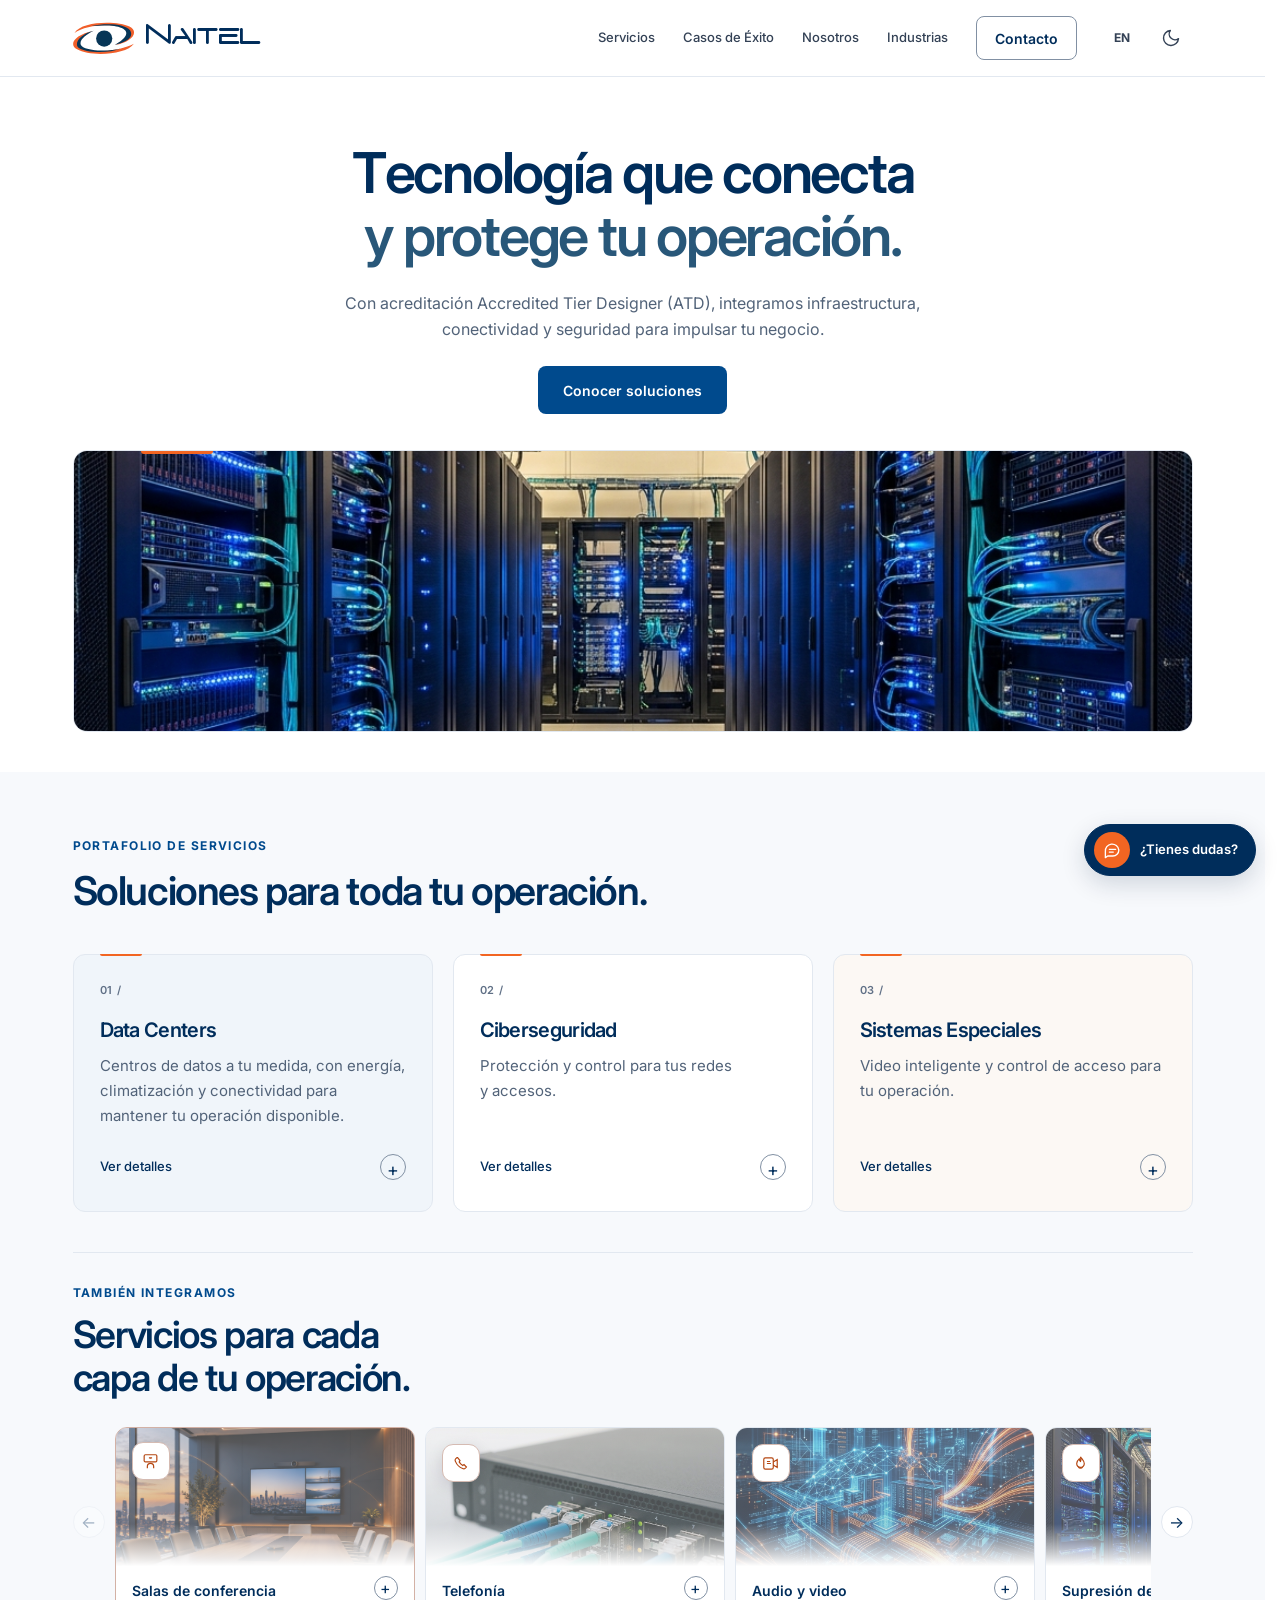
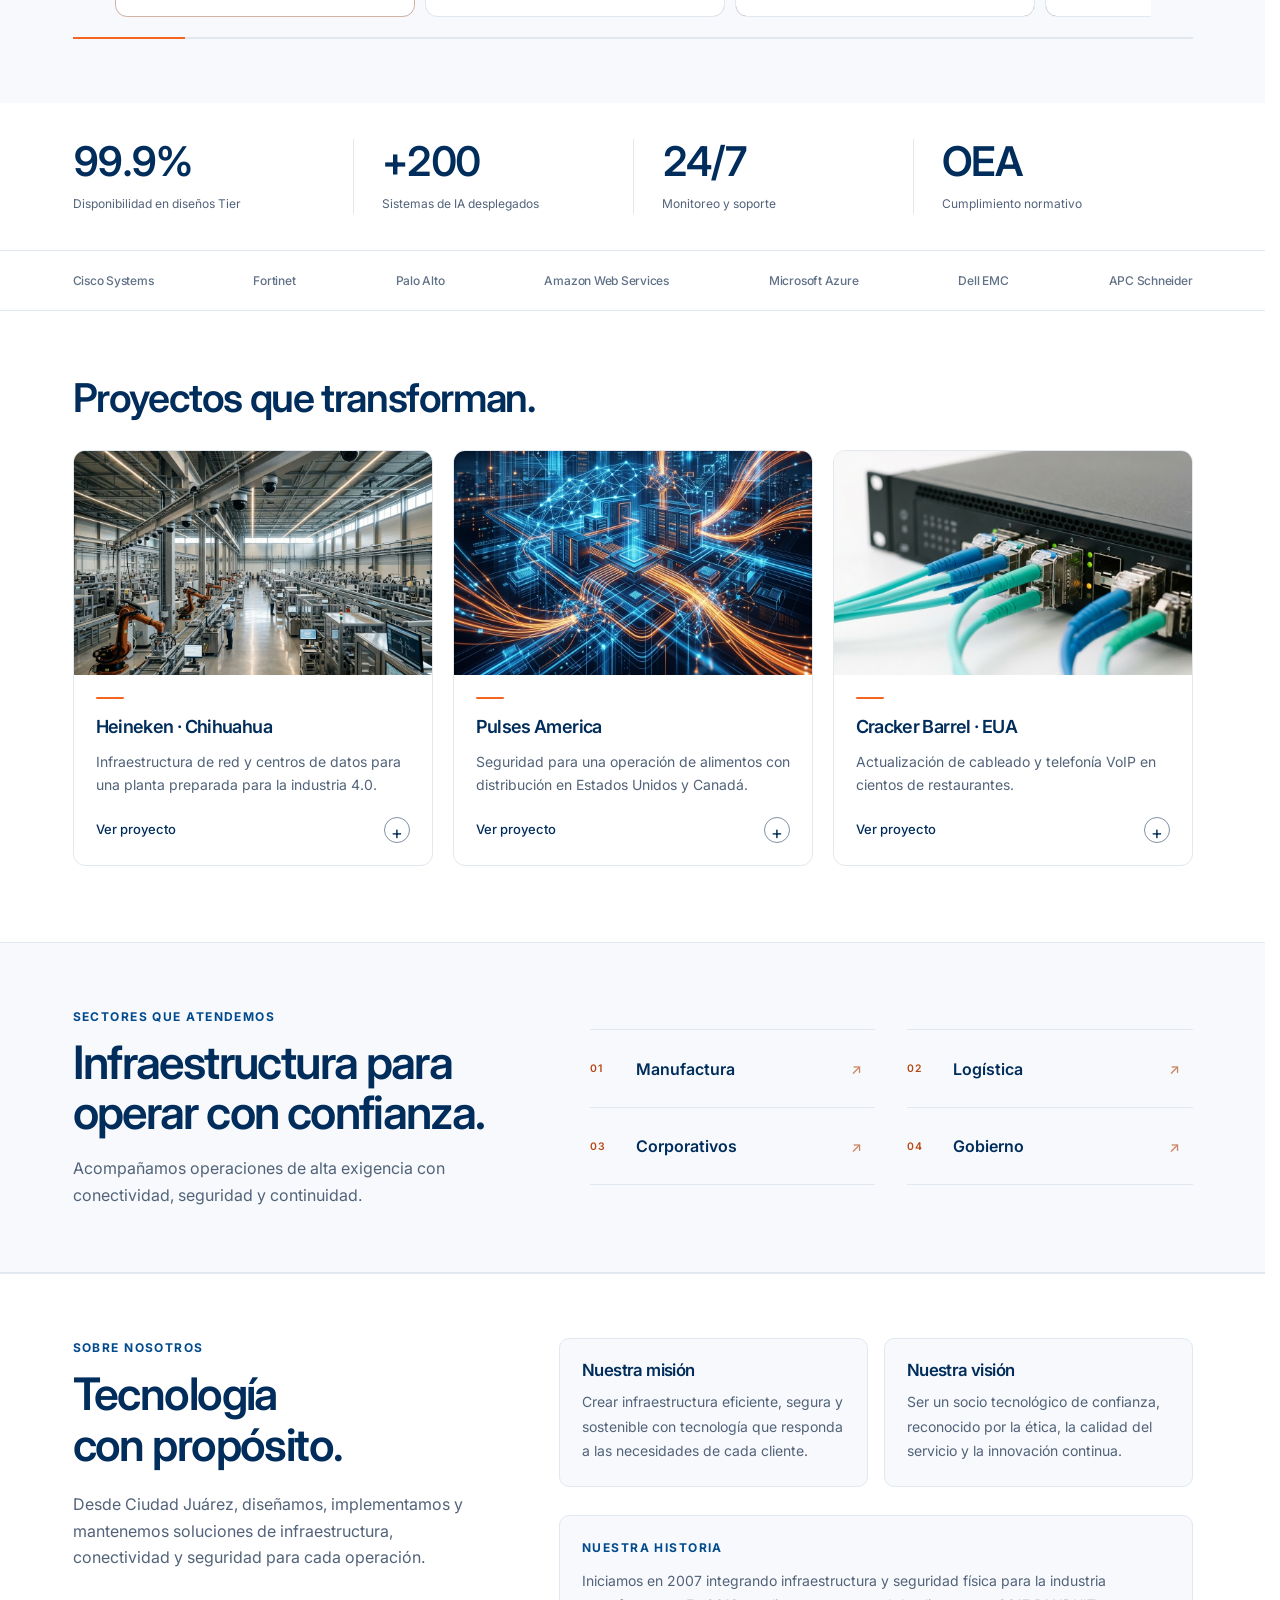
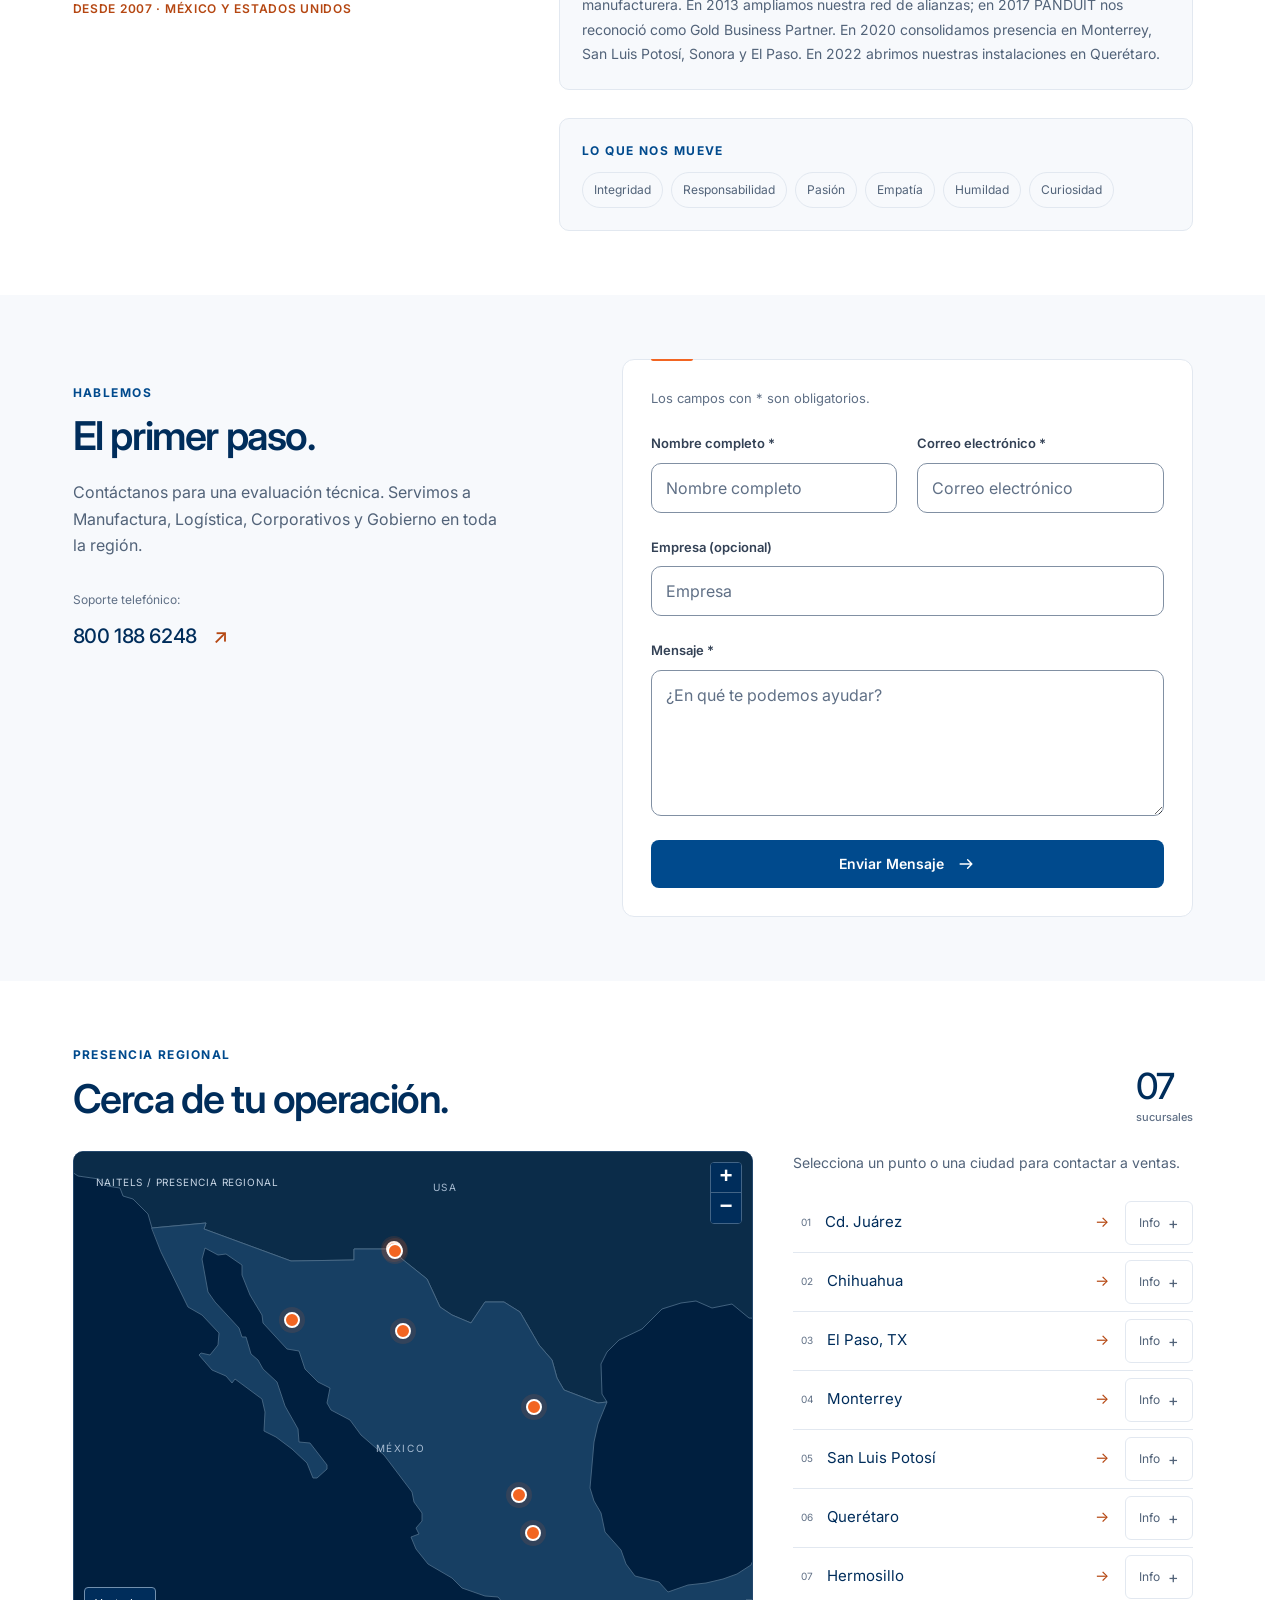
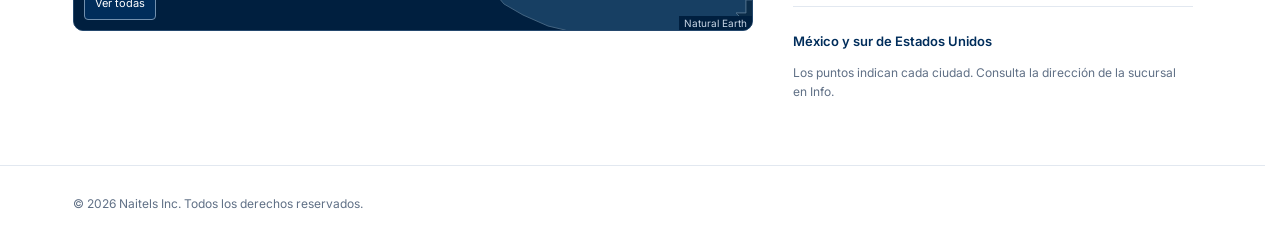
==== commit 3d4c12d6: "Agrega acreditación ATD en la portada" ====
--- a/index.html
+++ b/index.html
@@ -63,7 +63,7 @@
             <div class="container hero-content">
                 <div class="hero-copy">
                     <h1 id="hero-title" class="mega-title" data-i18n="hero-title"><span class="hero-line">Tecnología que conecta</span> <span class="hero-line hero-accent">y protege tu operación.</span></h1>
-                    <p class="portfolio-lead" data-i18n="hero-intro">Integramos infraestructura, conectividad y seguridad para impulsar tu negocio.</p>
+                    <p class="portfolio-lead" data-i18n="hero-intro">Con acreditación Accredited Tier Designer (ATD), integramos infraestructura, conectividad y seguridad para impulsar tu negocio.</p>
                     <div class="hero-actions"><a href="#servicios" class="btn btn-primary" data-i18n="hero-btn">Conocer soluciones</a></div>
                 </div>
                 <figure class="hero-image reveal"><img src="assets/images/datacenter.png" alt="Pasillo de un centro de datos con gabinetes de servidores" data-i18n-alt="hero-image-alt" width="1024" height="1024" fetchpriority="high" decoding="async"></figure>
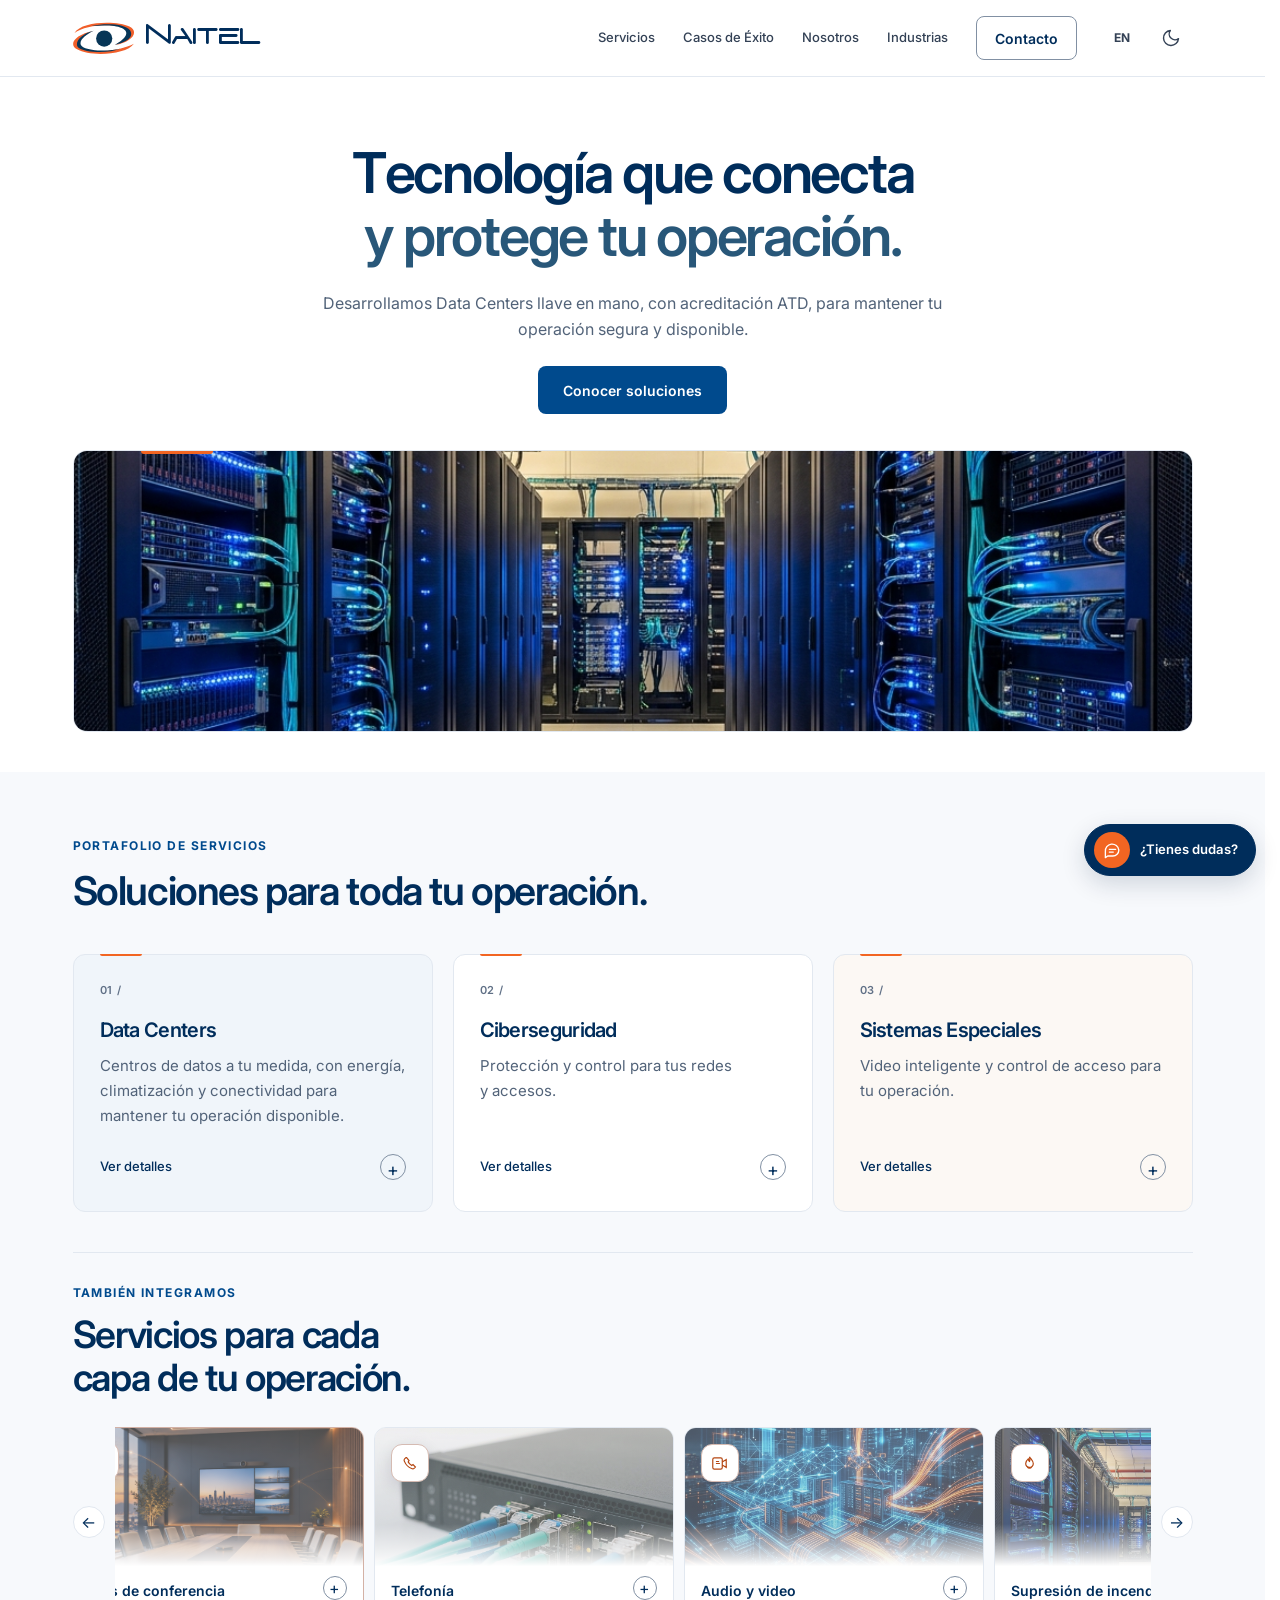
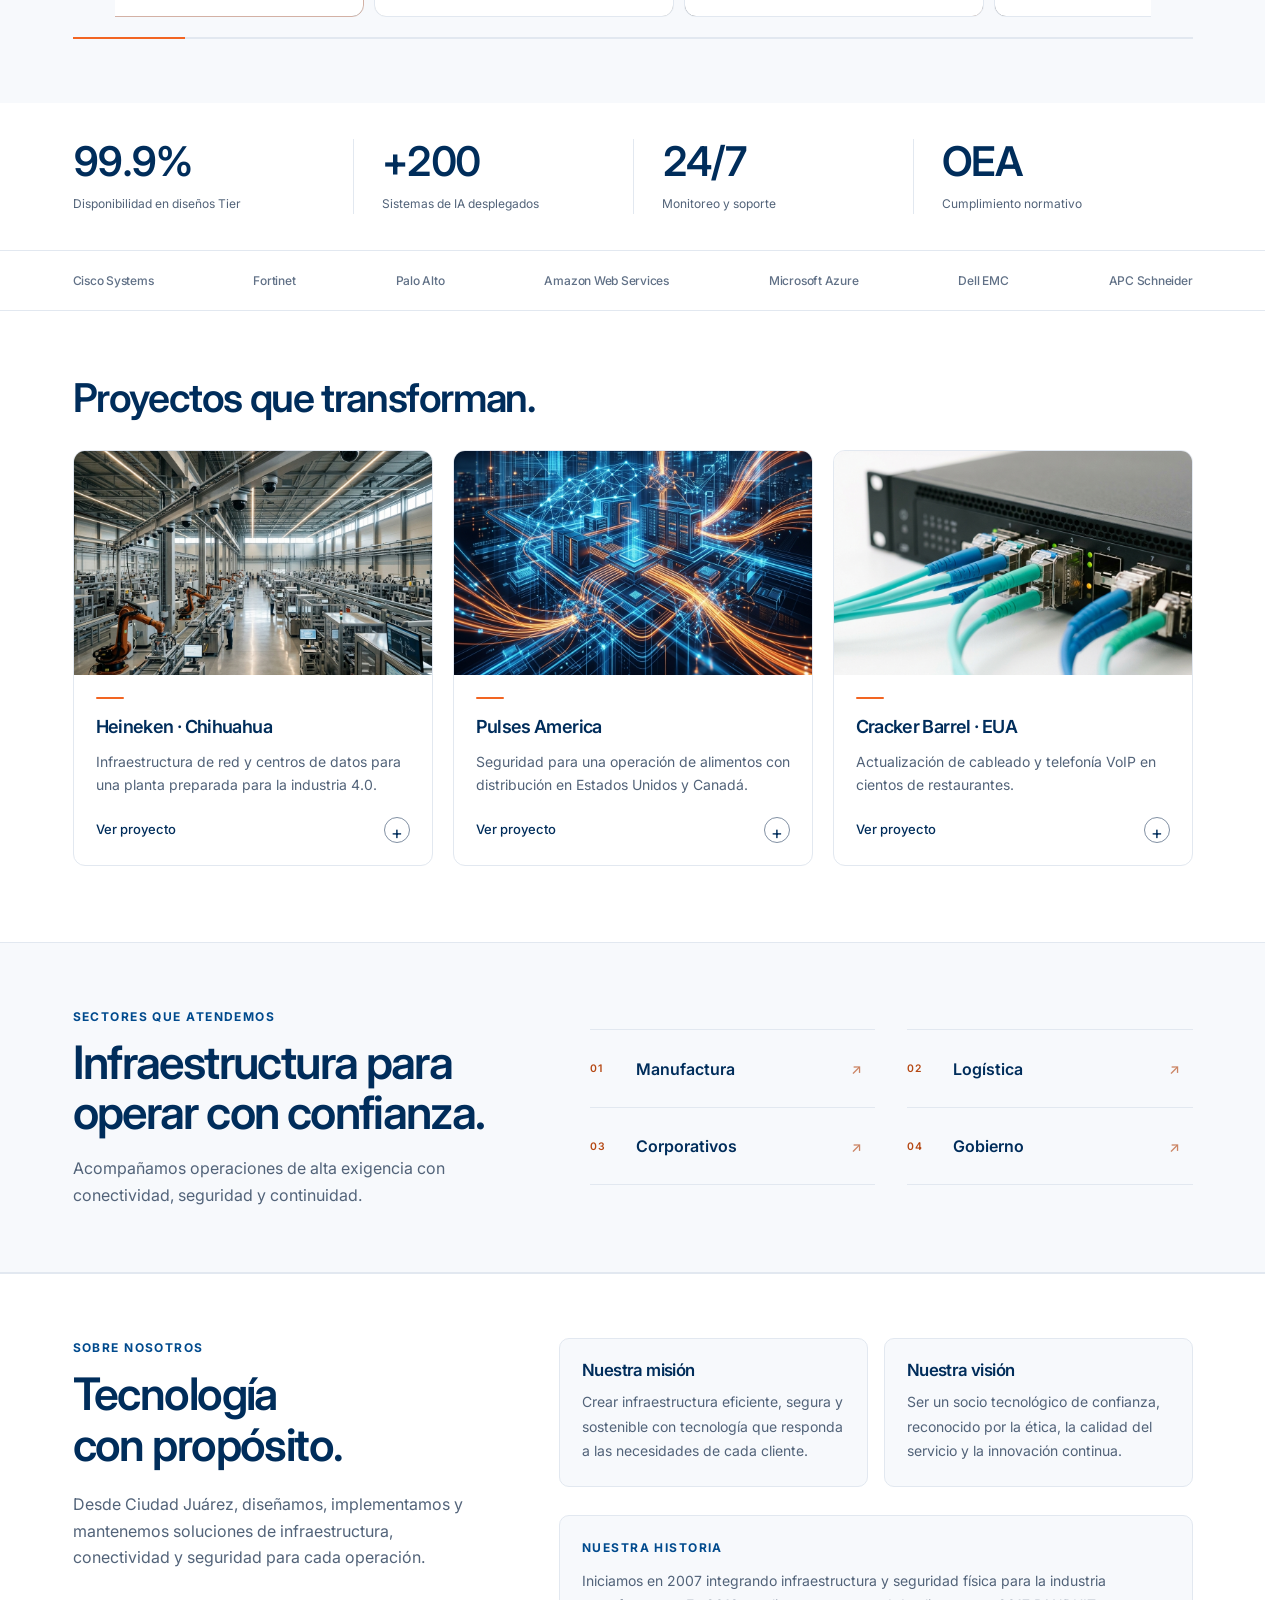
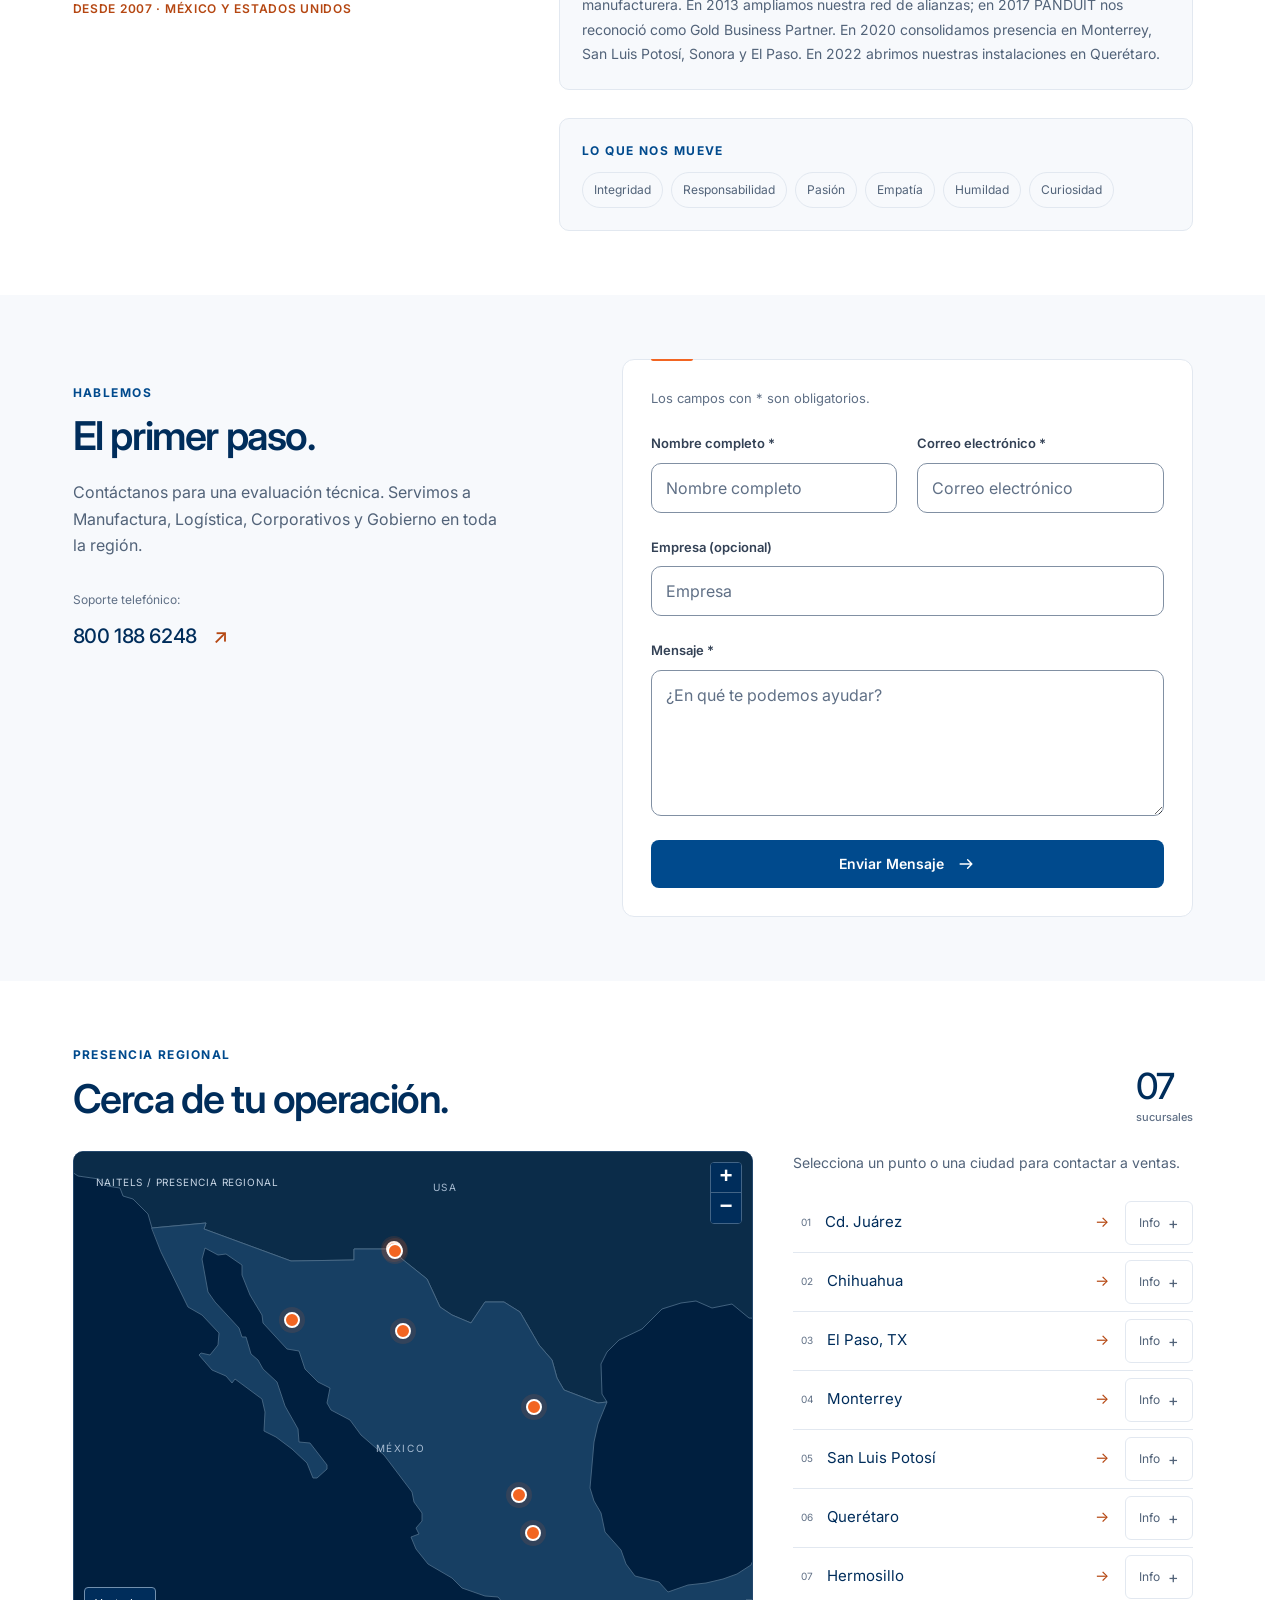
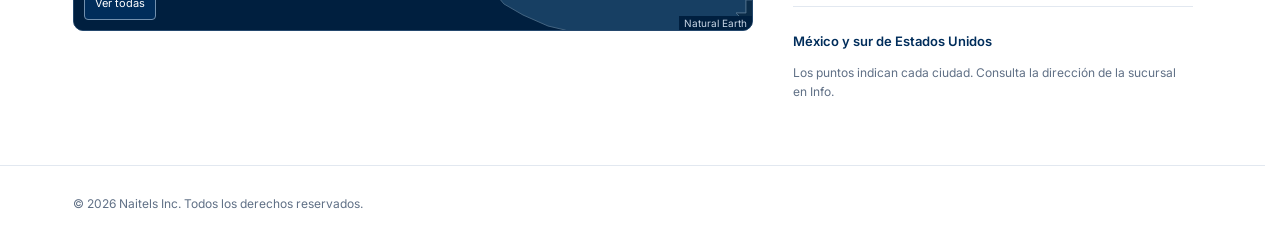
==== commit 245b9ad3: "Agrega acreditación ATD en la portada" ====
--- a/index.html
+++ b/index.html
@@ -63,7 +63,7 @@
             <div class="container hero-content">
                 <div class="hero-copy">
                     <h1 id="hero-title" class="mega-title" data-i18n="hero-title"><span class="hero-line">Tecnología que conecta</span> <span class="hero-line hero-accent">y protege tu operación.</span></h1>
-                    <p class="portfolio-lead" data-i18n="hero-intro">Con acreditación Accredited Tier Designer (ATD), integramos infraestructura, conectividad y seguridad para impulsar tu negocio.</p>
+                    <p class="portfolio-lead" data-i18n="hero-intro">Desarrollamos Data Centers llave en mano, con acreditación ATD, para mantener tu operación segura y disponible.</p>
                     <div class="hero-actions"><a href="#servicios" class="btn btn-primary" data-i18n="hero-btn">Conocer soluciones</a></div>
                 </div>
                 <figure class="hero-image reveal"><img src="assets/images/datacenter.png" alt="Pasillo de un centro de datos con gabinetes de servidores" data-i18n-alt="hero-image-alt" width="1024" height="1024" fetchpriority="high" decoding="async"></figure>
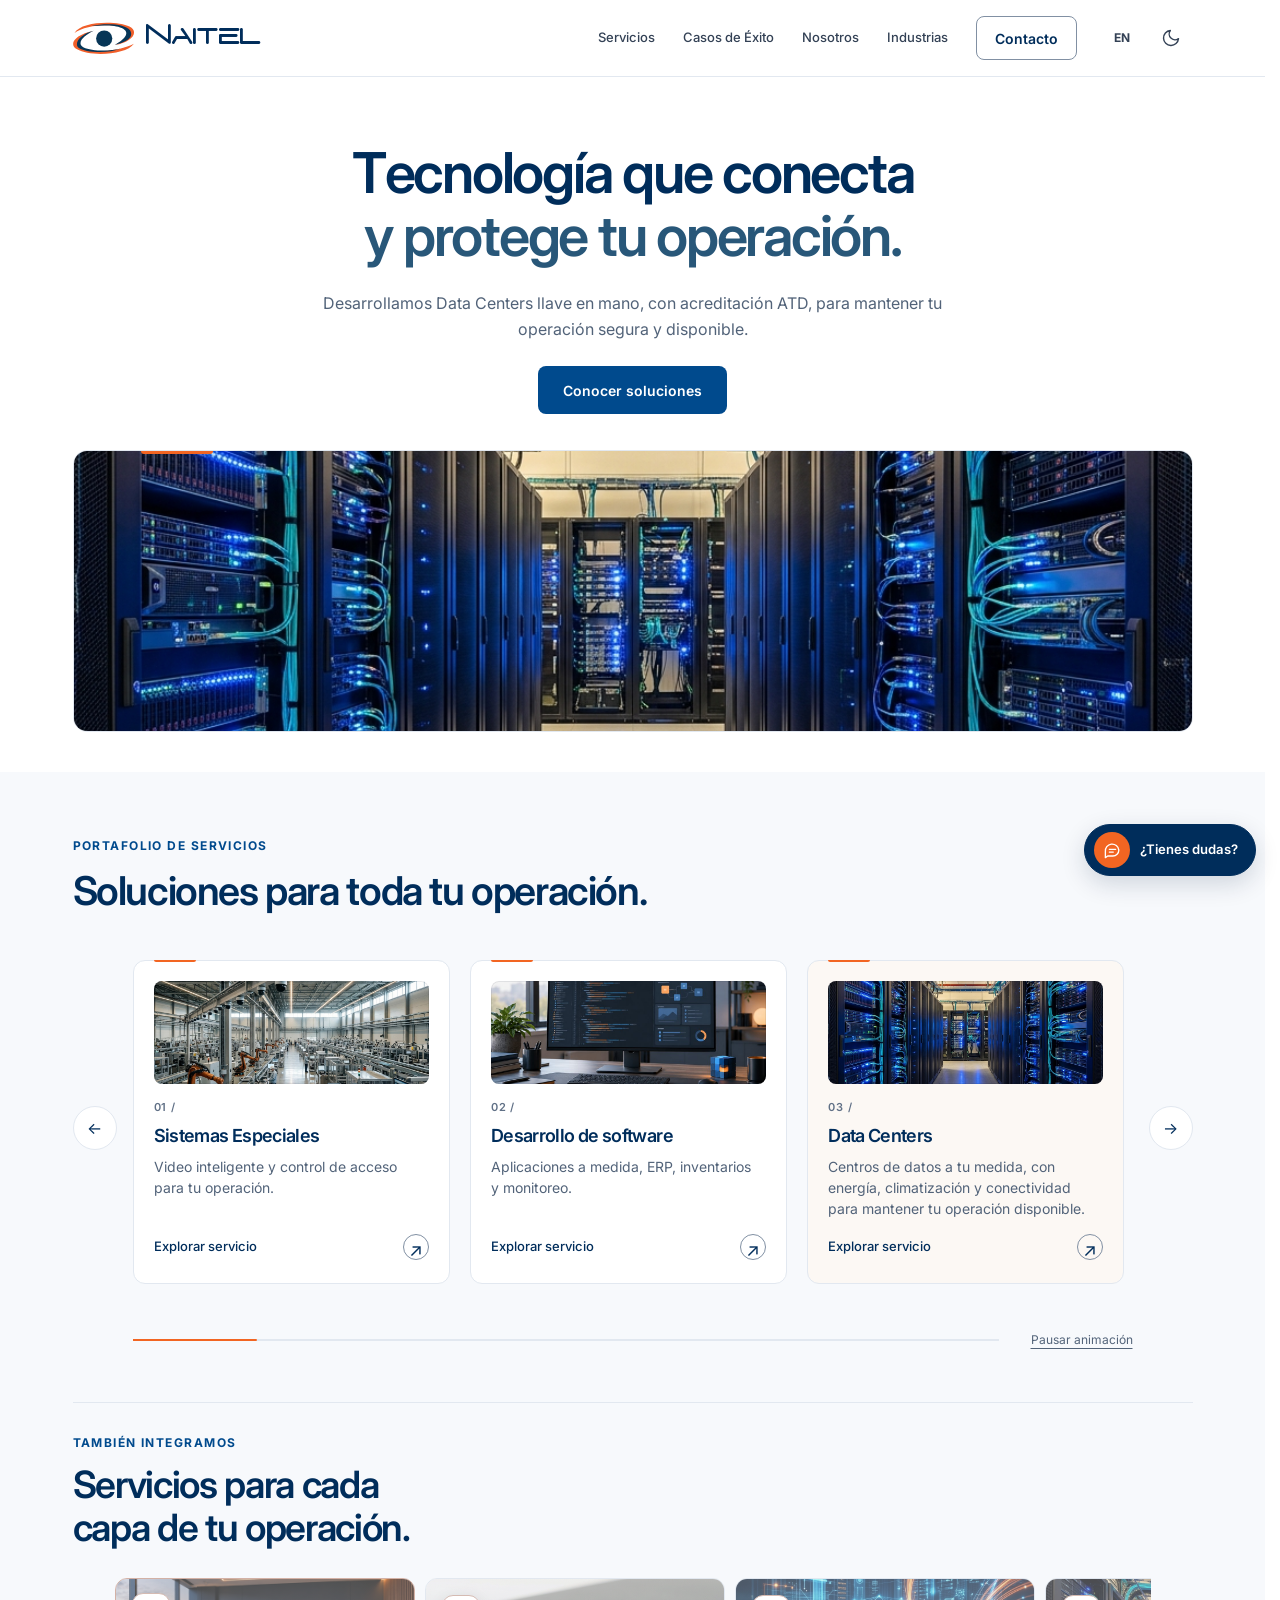
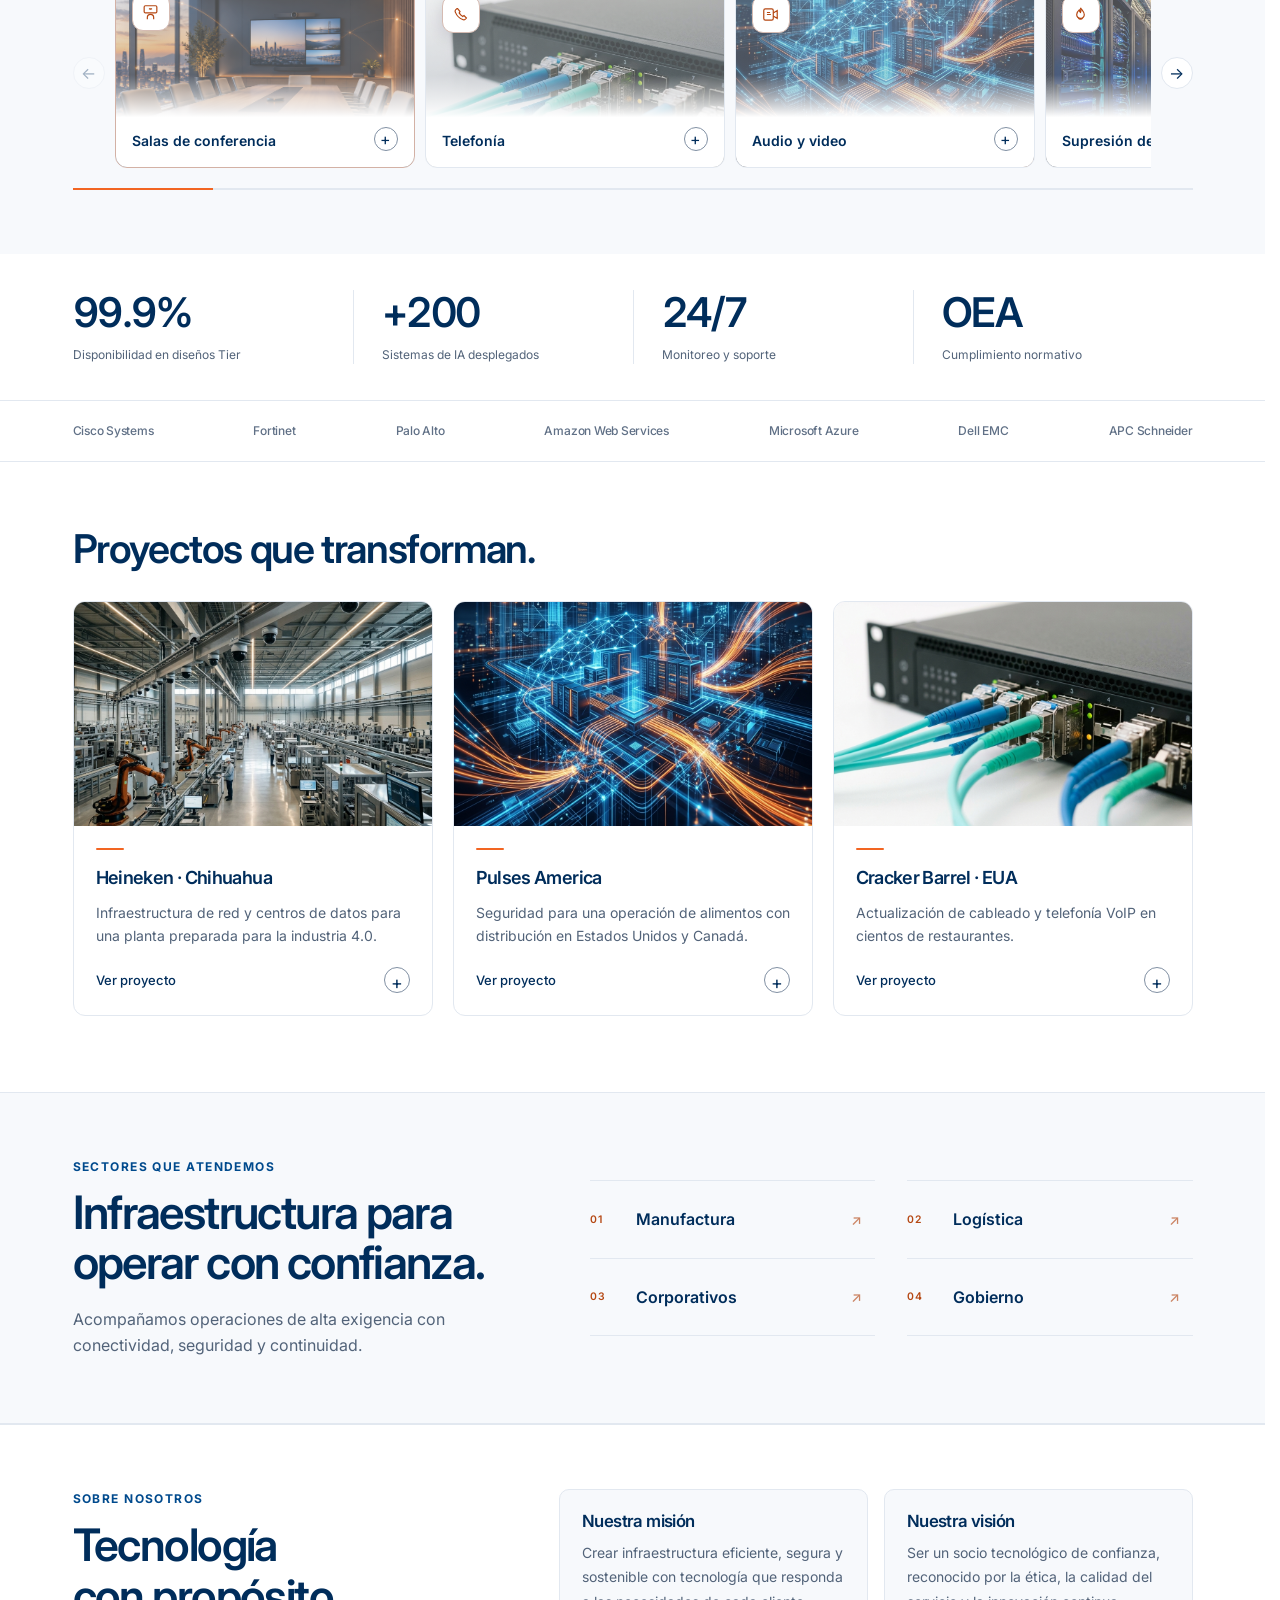
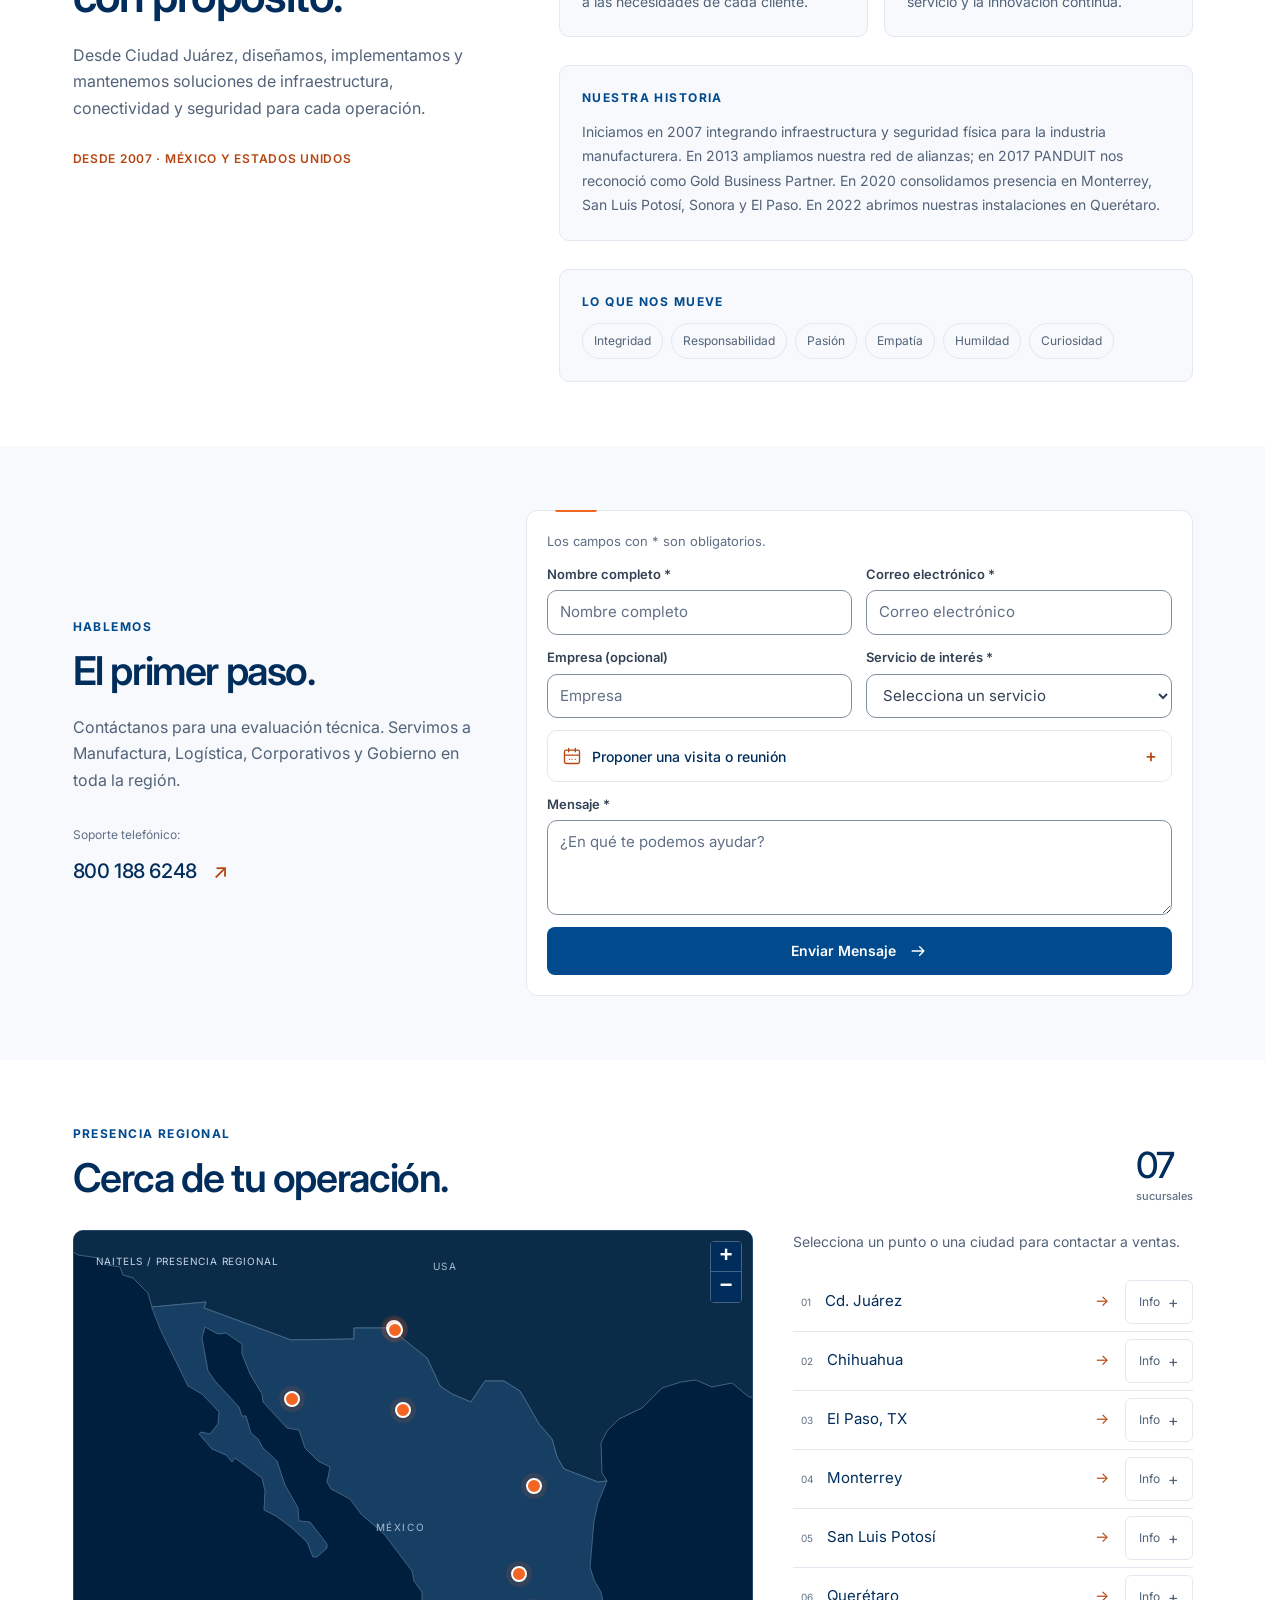
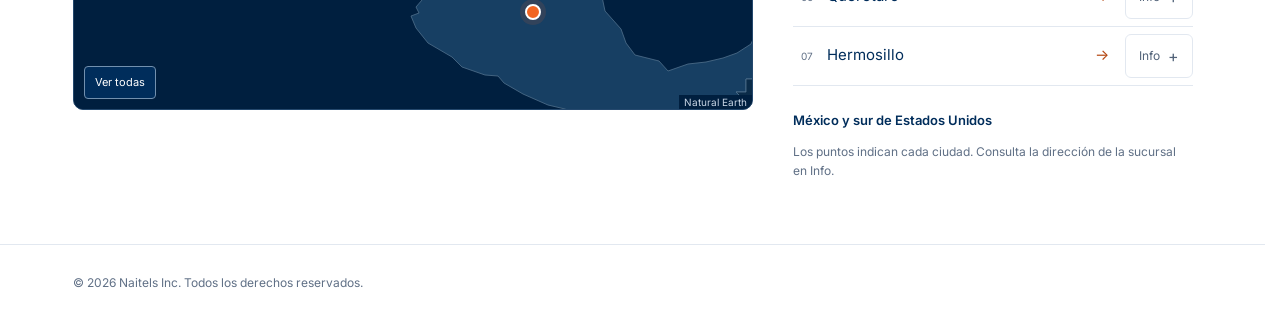
==== commit a8c77e68: "Actualiza portafolio y formulario con agenda" ====
--- a/index.html
+++ b/index.html
@@ -19,7 +19,10 @@
     <script src="assets/vendor/leaflet/leaflet.js" defer></script>
     <script src="assets/data/coverage.js" defer></script>
     <script src="js/main.js" defer></script>
+    <script src="js/appointments.js" defer></script>
+    <script src="js/calendar.js" defer></script>
     <script src="js/contact.js" defer></script>
+    <script src="js/service-data.js" defer></script>
     <script src="js/details.js" defer></script>
     <script src="js/chatbot.js" defer></script>
 </head>
@@ -75,13 +78,49 @@
                     <span class="subtitle" data-i18n="services-eyebrow">Portafolio de servicios</span>
                     <h2 id="services-title" data-i18n="services-title">Soluciones para toda tu operación.</h2>
                 </div>
+                <div class="primary-service-carousel" data-service-carousel data-interval="4200">
+                    <button class="service-carousel-control" type="button" data-service-prev data-i18n-aria="service-prev" aria-label="Ver servicios anteriores" disabled><span aria-hidden="true">←</span></button>
+                    <div class="service-card-viewport" tabindex="0" role="region" aria-labelledby="services-title" aria-roledescription="carrusel" data-i18n-roledescription="carousel-role">
                 <div class="bento-grid">
+                    <article class="service-card reveal"><div class="service-card-visual"><img src="assets/images/case_industrial.png" alt="" width="1024" height="1024" loading="lazy"></div><span class="card-index" aria-hidden="true">01 /</span><h3 id="service-sys-title" data-i18n="sys-title">Sistemas Especiales</h3><p data-i18n="sys-summary">Video inteligente y control de acceso para tu operación.</p><a class="card-open" href="sistemas-especiales.html" aria-labelledby="sys-open service-sys-title"><span id="sys-open" data-i18n="view-service">Explorar servicio</span><span class="detail-plus" aria-hidden="true">↗</span></a></article>
+                    <article class="service-card reveal">
+                        <div class="service-card-visual"><img src="assets/images/services/software-v1.jpg" alt="" width="960" height="640" loading="lazy" decoding="async"></div>
+                        <span class="card-index" aria-hidden="true">02 /</span>
+                        <h3 id="service-software-title" data-i18n="service-software">Desarrollo de software</h3>
+                        <p data-i18n="software-summary">Aplicaciones a medida, ERP, inventarios y monitoreo.</p>
+                        <a class="card-open" href="desarrollo-software.html" aria-labelledby="software-open service-software-title"><span id="software-open" data-i18n="view-service">Explorar servicio</span><span class="detail-plus" aria-hidden="true">↗</span></a>
+                    </article>
                     <article class="service-card bento-large reveal">
-                        <div class="service-heading"><span class="card-index" aria-hidden="true">01 /</span><h3 id="service-dc-title">Data Centers</h3><p data-i18n="dc-summary">Centros de datos a tu medida, con energía, climatización y conectividad para mantener tu operación disponible.</p></div>
-                        <button class="card-open" type="button" data-detail="data-centers" aria-labelledby="dc-open service-dc-title" hidden><span id="dc-open" data-i18n="view-details">Ver detalles</span><span class="detail-plus" aria-hidden="true">+</span></button>
-                    </article>
-                    <article class="service-card reveal"><span class="card-index" aria-hidden="true">02 /</span><h3 id="service-cyb-title" data-i18n="cyb-title">Ciberseguridad</h3><p data-i18n="cyb-summary">Protección y control para tus redes y accesos.</p><button class="card-open" type="button" data-detail="cybersecurity" aria-labelledby="cyb-open service-cyb-title" hidden><span id="cyb-open" data-i18n="view-details">Ver detalles</span><span class="detail-plus" aria-hidden="true">+</span></button></article>
-                    <article class="service-card reveal"><span class="card-index" aria-hidden="true">03 /</span><h3 id="service-sys-title" data-i18n="sys-title">Sistemas Especiales</h3><p data-i18n="sys-summary">Video inteligente y control de acceso para tu operación.</p><button class="card-open" type="button" data-detail="special-systems" aria-labelledby="sys-open service-sys-title" hidden><span id="sys-open" data-i18n="view-details">Ver detalles</span><span class="detail-plus" aria-hidden="true">+</span></button></article>
+                        <div class="service-card-visual"><img src="assets/images/datacenter.png" alt="" width="1024" height="1024" loading="lazy"></div>
+                        <div class="service-heading"><span class="card-index" aria-hidden="true">03 /</span><h3 id="service-dc-title">Data Centers</h3><p data-i18n="dc-summary">Centros de datos a tu medida, con energía, climatización y conectividad para mantener tu operación disponible.</p></div>
+                        <a class="card-open" href="datacenters.html" aria-labelledby="dc-open service-dc-title"><span id="dc-open" data-i18n="view-service">Explorar servicio</span><span class="detail-plus" aria-hidden="true">↗</span></a>
+                    </article>
+                    <article class="service-card reveal"><div class="service-card-visual"><img src="assets/images/case_network.png" alt="" width="1024" height="1024" loading="lazy"></div><span class="card-index" aria-hidden="true">04 /</span><h3 id="service-cyb-title" data-i18n="cyb-title">Networking y Ciberseguridad</h3><p data-i18n="cyb-summary">Conectividad empresarial, redes inalámbricas y protección digital.</p><a class="card-open" href="ciberseguridad.html" aria-labelledby="cyb-open service-cyb-title"><span id="cyb-open" data-i18n="view-service">Explorar servicio</span><span class="detail-plus" aria-hidden="true">↗</span></a></article>
+                    <article class="service-card reveal">
+                        <div class="service-card-visual"><img src="assets/images/services/servers-v1.jpg" alt="" width="960" height="640" loading="lazy" decoding="async"></div>
+                        <span class="card-index" aria-hidden="true">05 /</span>
+                        <h3 id="service-hardware-title" data-i18n="service-hardware">Equipo Activo</h3>
+                        <p data-i18n="hardware-summary">Servidores, almacenamiento, hiperconvergencia, cómputo y movilidad.</p>
+                        <a class="card-open" href="servidores.html" aria-labelledby="hardware-open service-hardware-title"><span id="hardware-open" data-i18n="view-service">Explorar servicio</span><span class="detail-plus" aria-hidden="true">↗</span></a>
+                    </article>
+                    <article class="service-card reveal">
+                        <div class="service-card-visual"><img src="assets/images/services/licensing-v1.jpg" alt="" width="960" height="640" loading="lazy" decoding="async"></div>
+                        <span class="card-index" aria-hidden="true">06 /</span>
+                        <h3 id="service-licensing-title" data-i18n="service-licensing">Licenciamiento de software</h3>
+                        <p data-i18n="licensing-summary">Microsoft, AutoCAD, Minitab y las herramientas que necesita tu equipo.</p>
+                        <a class="card-open" href="licenciamiento.html" aria-labelledby="licensing-open service-licensing-title"><span id="licensing-open" data-i18n="view-service">Explorar servicio</span><span class="detail-plus" aria-hidden="true">↗</span></a>
+                    </article>
+                    <article class="service-card reveal">
+                        <div class="service-card-visual"><img src="assets/images/case_datacenter.png" alt="" width="1024" height="1024" loading="lazy" decoding="async"></div>
+                        <span class="card-index" aria-hidden="true">07 /</span>
+                        <h3 id="service-projects-title" data-i18n="service-projects">Proyectos de Tecnología</h3>
+                        <p data-i18n="projects-summary">Ingeniería, gestión e implementación llave en mano.</p>
+                        <a class="card-open" href="proyectos-tecnologia.html" aria-labelledby="projects-open service-projects-title"><span id="projects-open" data-i18n="view-service">Explorar servicio</span><span class="detail-plus" aria-hidden="true">↗</span></a>
+                    </article>
+                </div>
+                    </div>
+                    <button class="service-carousel-control" type="button" data-service-next data-i18n-aria="service-next" aria-label="Ver más servicios"><span aria-hidden="true">→</span></button>
+                    <div class="primary-carousel-footer"><span class="service-carousel-progress" aria-hidden="true"><span data-service-progress></span></span><button class="carousel-motion-toggle" type="button" data-service-pause aria-pressed="false">Pausar animación</button></div>
                 </div>
                 <div class="service-catalog reveal" aria-labelledby="catalog-title">
                     <div class="service-catalog-heading"><span class="subtitle" data-i18n="catalog-sub">También integramos</span><h3 id="catalog-title" data-i18n="catalog-title">Servicios para cada capa de tu operación.</h3></div>
@@ -93,9 +132,7 @@
                                 <button class="service-chip" type="button" data-detail="telephony" hidden><span class="service-chip-icon"><svg viewBox="0 0 24 24" fill="none" stroke="currentColor" stroke-width="1.5"><path d="M7.5 4.5 5.8 6.2c-.8.8-.8 2.1-.2 3.1a16.8 16.8 0 0 0 9.1 9.1c1 .6 2.3.6 3.1-.2l1.7-1.7-3.1-3.1-1.6 1.1a12 12 0 0 1-4.5-4.5l1.1-1.6-3.1-3.9Z"/></svg></span><span class="service-chip-label" data-i18n="service-telephony">Telefonía</span><span aria-hidden="true">+</span></button>
                                 <button class="service-chip" type="button" data-detail="audio-video" hidden><span class="service-chip-icon"><svg viewBox="0 0 24 24" fill="none" stroke="currentColor" stroke-width="1.5"><rect x="3.5" y="5" width="12" height="14" rx="2"/><path d="m15.5 10 5-3v10l-5-3M7.5 9.5h4M7.5 12h5"/></svg></span><span class="service-chip-label" data-i18n="service-audio">Audio y video</span><span aria-hidden="true">+</span></button>
                                 <button class="service-chip" type="button" data-detail="fire-suppression" hidden><span class="service-chip-icon"><svg viewBox="0 0 24 24" fill="none" stroke="currentColor" stroke-width="1.5"><path d="M12 3.5c1.7 3.1 4.8 4.9 4.8 8.9A4.8 4.8 0 1 1 7.2 12c0-2.2 1.3-4.1 3.2-5.8.2 1.5.7 2.5 1.6 3.2.7-1.5.6-3.5 0-5.9Z"/><path d="M9.5 16.3a2.7 2.7 0 0 0 5 0"/></svg></span><span class="service-chip-label" data-i18n="service-fire">Supresión de incendios</span><span aria-hidden="true">+</span></button>
-                                <button class="service-chip" type="button" data-detail="software" hidden><span class="service-chip-icon"><svg viewBox="0 0 24 24" fill="none" stroke="currentColor" stroke-width="1.5"><path d="m8.5 7-4 5 4 5M15.5 7l4 5-4 5M13.5 4l-3 16"/></svg></span><span class="service-chip-label" data-i18n="service-software">Desarrollo de software</span><span aria-hidden="true">+</span></button>
-                                <button class="service-chip" type="button" data-detail="hardware" hidden><span class="service-chip-icon"><svg viewBox="0 0 24 24" fill="none" stroke="currentColor" stroke-width="1.5"><rect x="6" y="6" width="12" height="12" rx="2"/><path d="M9 2v4m3-4v4m3-4v4m-6 12v4m3-4v4m3-4v4M2 9h4m-4 3h4m-4 3h4m12-6h4m-4 3h4m-4 3h4M10 10h4v4h-4z"/></svg></span><span class="service-chip-label" data-i18n="service-hardware">Consultoría de hardware</span><span aria-hidden="true">+</span></button>
-                                <button class="service-chip" type="button" data-detail="structured-cabling" hidden><span class="service-chip-icon"><svg viewBox="0 0 24 24" fill="none" stroke="currentColor" stroke-width="1.5"><path d="M4 8h5v4H4zM15 12h5v4h-5zM9 10h6v4H9zM6.5 12v3a2 2 0 0 0 2 2H15"/></svg></span><span class="service-chip-label" data-i18n="service-cabling">Cableado estructurado y fibra óptica</span><span aria-hidden="true">+</span></button>
+                                <button class="service-chip" type="button" data-detail="structured-cabling" hidden><span class="service-chip-icon"><svg viewBox="0 0 24 24" fill="none" stroke="currentColor" stroke-width="1.5"><path d="M4 8h5v4H4zM15 12h5v4h-5zM9 10h6v4H9zM6.5 12v3a2 2 0 0 0 2 2H15"/></svg></span><span class="service-chip-label" data-i18n="service-cabling">Infraestructura de redes</span><span aria-hidden="true">+</span></button>
                                 <button class="service-chip" type="button" data-detail="networks" hidden><span class="service-chip-icon"><svg viewBox="0 0 24 24" fill="none" stroke="currentColor" stroke-width="1.5"><circle cx="12" cy="5" r="2"/><circle cx="5" cy="18" r="2"/><circle cx="19" cy="18" r="2"/><path d="m10.8 6.7-4.5 9.5m6.9-9.5 4.5 9.5M7 18h10"/></svg></span><span class="service-chip-label" data-i18n="service-networks">Redes</span><span aria-hidden="true">+</span></button>
                                 <button class="service-chip" type="button" data-detail="security-systems" hidden><span class="service-chip-icon"><svg viewBox="0 0 24 24" fill="none" stroke="currentColor" stroke-width="1.5"><path d="M12 3.5 19 6v5.5c0 4.4-2.8 7.5-7 9-4.2-1.5-7-4.6-7-9V6l7-2.5Z"/><path d="m9 12 2 2 4-4"/></svg></span><span class="service-chip-label" data-i18n="service-security">Sistemas de seguridad</span><span aria-hidden="true">+</span></button>
                                 <button class="service-chip" type="button" data-detail="smart-workspaces" hidden><span class="service-chip-icon"><svg viewBox="0 0 24 24" fill="none" stroke="currentColor" stroke-width="1.5"><path d="M9 18h6M10 21h4M8.5 14.5A6 6 0 1 1 15.6 15c-.8.5-1.3 1.4-1.3 2.3H9.7c0-1.1-.4-2-1.2-2.8Z"/><path d="M12 5v2m-5.2.2 1.4 1.4m8.4 0 1.4-1.4"/></svg></span><span class="service-chip-label" data-i18n="service-smart">Espacios de trabajo inteligentes</span><span aria-hidden="true">+</span></button>
@@ -186,8 +223,38 @@
                             <div class="form-field"><label for="full-name"><span data-i18n="label-name">Nombre completo</span> <span aria-hidden="true">*</span></label><div class="field-control"><input id="full-name" name="name" type="text" class="form-control" placeholder="Nombre completo" autocomplete="name" required data-i18n-ph="form-name"></div></div>
                             <div class="form-field"><label for="email"><span data-i18n="label-email">Correo electrónico</span> <span aria-hidden="true">*</span></label><div class="field-control"><input id="email" name="email" type="email" class="form-control" placeholder="Correo electrónico" autocomplete="email" required data-i18n-ph="form-email"></div></div>
                         </div>
-                        <div class="form-field"><label for="company" data-i18n="label-company">Empresa (opcional)</label><div class="field-control"><input id="company" name="company" type="text" class="form-control" placeholder="Empresa" autocomplete="organization" data-i18n-ph="form-company"></div></div>
-                        <div class="form-field"><label for="message"><span data-i18n="label-help">Mensaje</span> <span aria-hidden="true">*</span></label><div class="field-control"><textarea id="message" name="message" class="form-control" rows="5" placeholder="¿En qué te podemos ayudar?" required data-i18n-ph="form-help"></textarea></div></div>
+                        <div class="form-row">
+                            <div class="form-field"><label for="company" data-i18n="label-company">Empresa (opcional)</label><div class="field-control"><input id="company" name="company" type="text" class="form-control" placeholder="Empresa" autocomplete="organization" data-i18n-ph="form-company"></div></div>
+                            <div class="form-field"><label for="service-interest"><span data-i18n="label-service">Servicio de interés</span> <span aria-hidden="true">*</span></label><div class="field-control"><select id="service-interest" name="Servicio_de_interes" class="form-control" required><option value="" selected disabled data-i18n="service-select-placeholder">Selecciona un servicio</option><option value="Sistemas Especiales" data-i18n="sys-title">Sistemas Especiales</option><option value="Desarrollo de Software" data-i18n="service-software">Desarrollo de software</option><option value="Data Centers" data-i18n="dc-title">Data Centers</option><option value="Networking y Ciberseguridad" data-i18n="cyb-title">Networking y Ciberseguridad</option><option value="Equipo Activo" data-i18n="service-hardware">Equipo Activo</option><option value="Licenciamiento" data-i18n="service-licensing">Licenciamiento de software</option><option value="Proyectos de Tecnología" data-i18n="service-projects">Proyectos de Tecnología</option><option value="Necesito orientación" data-i18n="service-guidance">Necesito orientación</option></select></div></div>
+                        </div>
+                        <details class="appointment-request" data-appointment-panel>
+                            <summary><svg aria-hidden="true" viewBox="0 0 24 24" fill="none" stroke="currentColor" stroke-width="1.6" stroke-linecap="round" stroke-linejoin="round"><rect x="3" y="5" width="18" height="16" rx="2"/><path d="M16 3v4M8 3v4M3 11h18m-12 5h.01M12 16h.01M16 16h.01"/></svg><span data-i18n="visit-title">Proponer una visita o reunión</span><span class="appointment-plus" aria-hidden="true">+</span></summary>
+                            <div class="appointment-fields">
+                                <p class="form-hint" id="visit-note" data-i18n="visit-note">Propón fecha y hora. Te contactaremos para confirmar disponibilidad.</p>
+                                <div class="form-field"><label for="visit-mode" data-i18n="visit-mode-label">Tipo de reunión</label><div class="field-control"><select id="visit-mode" name="Modalidad" class="form-control" aria-describedby="visit-note"><option value="Visita a instalaciones" data-i18n="visit-onsite">Visita a tus instalaciones</option><option value="Reunión en sucursal" data-i18n="visit-branch">Reunión en sucursal Naitel</option><option value="Videollamada" data-i18n="visit-video">Videollamada</option></select></div></div>
+                                <div class="appointment-date-picker" data-calendar-root>
+                                <div class="form-row">
+                                    <div class="form-field"><label for="visit-date"><span data-i18n="visit-date-label">Fecha propuesta</span> <span aria-hidden="true">*</span></label>
+                                        <div class="field-control calendar-date-control">
+                                            <input id="visit-date" name="Fecha_propuesta" type="date" class="form-control" aria-describedby="visit-note">
+                                            <button class="calendar-trigger" type="button" data-calendar-trigger aria-label="Abrir calendario" data-i18n-aria="calendar-open" aria-haspopup="dialog" aria-controls="visit-calendar" aria-expanded="false" hidden><svg aria-hidden="true" viewBox="0 0 24 24" fill="none" stroke="currentColor" stroke-width="1.7" stroke-linecap="round"><rect x="3" y="5" width="18" height="16" rx="2"/><path d="M8 3v4M16 3v4M3 11h18m-12 5h.01M12 16h.01M16 16h.01"/></svg></button>
+                                        </div>
+                                    </div>
+                                    <div class="form-field"><label for="visit-time"><span data-i18n="visit-time-label">Hora propuesta</span> <span aria-hidden="true">*</span></label><div class="field-control"><input id="visit-time" name="Hora_propuesta" type="time" class="form-control" aria-describedby="visit-timezone"></div></div>
+                                </div>
+                                            <div class="appointment-calendar" id="visit-calendar" role="dialog" aria-labelledby="visit-calendar-title" hidden>
+                                                <div class="calendar-heading"><button type="button" class="calendar-nav" data-calendar-prev aria-label="Mes anterior" data-i18n-aria="calendar-prev"><span aria-hidden="true">‹</span></button><h3 id="visit-calendar-title" aria-live="polite"></h3><button type="button" class="calendar-nav" data-calendar-next aria-label="Mes siguiente" data-i18n-aria="calendar-next"><span aria-hidden="true">›</span></button></div>
+                                                <div role="grid" aria-labelledby="visit-calendar-title"><div class="calendar-weekdays" role="row" data-calendar-weekdays></div><div class="calendar-days" role="rowgroup" data-calendar-days></div></div>
+                                                <div class="calendar-footer"><button type="button" data-calendar-today data-i18n="calendar-today">Hoy</button><button type="button" data-calendar-close data-i18n="calendar-close">Cerrar</button></div>
+                                            </div>
+                                </div>
+                                <p class="form-hint appointment-timezone" id="visit-timezone" data-appointment-timezone></p>
+                                <div class="form-field" data-appointment-location><label for="visit-location"><span data-i18n="visit-location-label">Ciudad y lugar de la visita</span> <span aria-hidden="true">*</span></label><div class="field-control"><input id="visit-location" name="Ciudad_o_lugar" type="text" class="form-control" placeholder="Ej. Ciudad Juárez, instalaciones de mi empresa" data-i18n-ph="visit-location" autocomplete="off" maxlength="200"></div></div>
+                                <input id="visit-zone" type="hidden" name="Zona_horaria" value="Hora local del visitante">
+                                <input type="hidden" name="Estado_de_cita" value="Pendiente de confirmación">
+                            </div>
+                        </details>
+                        <div class="form-field"><label for="message"><span data-i18n="label-help">Mensaje</span> <span aria-hidden="true">*</span></label><div class="field-control"><textarea id="message" name="message" class="form-control" rows="3" placeholder="¿En qué te podemos ayudar?" required data-i18n-ph="form-help"></textarea></div></div>
                         <button type="submit" class="btn btn-primary submit-button"><span data-i18n="form-btn">Enviar Mensaje</span><svg class="button-arrow" aria-hidden="true" viewBox="0 0 24 24" fill="none" stroke="currentColor" stroke-width="1.7" stroke-linecap="round" stroke-linejoin="round"><path d="M5 12h14m-5-5 5 5-5 5"/></svg></button>
                         <p id="contact-status" class="form-hint" role="status" aria-live="polite"></p>
                     </form>
--- a/css/expressive.css
+++ b/css/expressive.css
@@ -71,6 +71,7 @@
 .hero-line { display: inline-block; white-space: nowrap; }
 .hero-accent { position: relative; color: var(--hero-accent); }
 .hero-accent::after { content: none; }
+.typing-word { display: inline-block; max-width: 100%; }
 .typing-char { position: relative; display: inline-block; white-space: pre; }
 .is-typing .typing-char { opacity: 0; transition: opacity var(--motion-fast) ease-out; }
 .is-typing .typing-char.is-visible { opacity: 1; }
@@ -108,7 +109,18 @@
 .service-card:nth-child(3) { background: var(--orange-surface); }
 .service-card:not(.bento-large) .card-index, .bento-large .card-index { margin: 0 0 20px; font-size: 0.6875rem; color: var(--text-muted); }
 .service-card h3 { font-size: 1.25rem; font-weight: 600; }
+.service-card-visual { position: relative; height: clamp(140px, 14vw, 170px); margin-bottom: 24px; overflow: hidden; border-radius: 8px; background: var(--blue-surface); }
+.service-card-visual::after { content: ''; position: absolute; inset: 0; border-radius: inherit; box-shadow: inset 0 0 0 1px rgb(0 20 45 / 8%); pointer-events: none; }
+.service-card-visual img { width: 100%; height: 100%; object-fit: cover; transition: transform 320ms var(--ease-out); }
+@media (hover: hover) and (pointer: fine) {
+    .service-card:hover .service-card-visual img { transform: scale(1.04); }
+}
+@media (prefers-reduced-motion: reduce) {
+    .service-card:hover .service-card-visual img { transform: none; }
+}
 .service-card p { font-size: 0.9375rem; }
+.service-card:nth-child(n + 4) { background: var(--card-bg); }
+.service-card:nth-child(5)::before { background: var(--hero-accent); }
 .bento-large { grid-column: auto; grid-row: auto; gap: 0; background: var(--blue-surface); }
 .service-heading { position: relative; }
 .bento-large h3 { font-size: 1.25rem; }
@@ -143,6 +155,33 @@
 .card-open:focus-visible::after { outline: 3px solid var(--focus-color); outline-offset: -4px; }
 .detail-plus { display: grid; place-items: center; width: 26px; height: 26px; border: 1px solid var(--input-border); border-radius: 50%; font-size: 1.125rem; font-weight: 400; transition: transform var(--motion-fast) var(--ease-out); }
 .service-card .card-open { min-height: 56px; }
+.primary-service-carousel { display: grid; grid-template-columns: 44px minmax(0, 1fr) 44px; align-items: center; gap: 16px; margin-top: 28px; }
+.primary-service-carousel > .service-carousel-control { width: 44px; height: 44px; }
+.service-card-viewport { min-width: 0; overflow-x: auto; scrollbar-width: none; scroll-snap-type: x mandatory; scroll-behavior: smooth; }
+.service-card-viewport::-webkit-scrollbar { display: none; }
+.primary-service-carousel .bento-grid { display: flex; align-items: stretch; gap: 20px; margin: 0; padding: 6px 4px 18px; }
+.primary-service-carousel .service-card { flex: 0 0 calc((100% - 40px) / 3); padding: 20px; scroll-snap-align: start; }
+.primary-service-carousel .service-card::before { left: 20px; }
+.primary-service-carousel .service-card-visual { height: clamp(88px, 8vw, 108px); flex-shrink: 0; margin-bottom: 14px; }
+.primary-service-carousel .bento-grid .service-card .card-index { margin-bottom: 8px; }
+.primary-service-carousel .service-card h3 { margin-bottom: 8px; font-size: 1.125rem; line-height: 1.35; }
+.primary-service-carousel .service-card p { font-size: .875rem; line-height: 1.5; }
+.primary-service-carousel .card-open { min-height: 44px; padding-top: 12px; }
+.primary-carousel-footer { display: flex; align-items: center; gap: 20px; grid-column: 2; }
+.carousel-motion-toggle { flex-shrink: 0; min-height: 44px; padding: 8px 0 8px 12px; border: 0; background: transparent; color: var(--text-secondary); font: inherit; font-size: .75rem; text-decoration: underline; text-underline-offset: 4px; cursor: pointer; }
+.carousel-motion-toggle[hidden] { display: none; }
+@media (max-width: 1000px) {
+    .primary-service-carousel .service-card { flex-basis: calc((100% - 20px) / 2); }
+}
+@media (max-width: 600px) {
+    .primary-service-carousel { grid-template-columns: 28px minmax(0, 1fr) 28px; gap: 6px; }
+    .primary-service-carousel > .service-carousel-control { width: 28px; height: 44px; border-radius: 8px; }
+    .primary-service-carousel .service-card { flex-basis: 100%; }
+    .primary-carousel-footer { gap: 12px; }
+}
+@media (prefers-reduced-motion: reduce) {
+    .service-card-viewport { scroll-behavior: auto; }
+}
 .service-catalog { display: block; margin-top: 40px; padding-top: 30px; border-top: 1px solid var(--border-color); }
 .service-catalog-heading { margin-bottom: 24px; }
 .service-catalog-heading h3 { max-width: 620px; margin-top: 10px; font-size: clamp(1.7rem, 3vw, 2.35rem); font-weight: 600; line-height: 1.14; }
@@ -157,6 +196,7 @@
 .service-chip[data-detail="telephony"], .service-chip[data-detail="structured-cabling"] { --service-image: url('../assets/images/case_network.png'); }
 .service-chip[data-detail="audio-video"], .service-chip[data-detail="software"], .service-chip[data-detail="networks"] { --service-image: url('../assets/images/hero.png'); }
 .service-chip[data-detail="fire-suppression"], .service-chip[data-detail="hardware"] { --service-image: url('../assets/images/datacenter.png'); }
+.service-chip[data-detail="licensing"] { --service-image: url('../assets/images/hero.png'); }
 .service-chip[data-detail="security-systems"] { --service-image: url('../assets/images/case_industrial.png'); }
 .service-chip { display: flex; flex: 0 0 clamp(220px, 26vw, 300px); flex-direction: column; align-items: flex-start; justify-content: space-between; gap: 10px; min-height: 190px; padding: 16px; border: 1px solid var(--border-color); border-radius: 12px; background: var(--card-bg); color: var(--heading-color); font-size: 0.875rem; line-height: 1.4; text-align: left; scroll-snap-align: start; transition: border-color var(--motion-fast) var(--ease-out), transform var(--motion-fast) var(--ease-out), box-shadow var(--motion-fast) var(--ease-out); }
 .service-chip::before { content: ''; position: absolute; inset: 0; background: linear-gradient(180deg, rgb(0 20 45 / 5%), rgb(0 20 45 / 35%)), var(--service-image) center 44% / cover; opacity: 0.7; transform: scale(1.02); transform-origin: center top; transition: transform 360ms var(--ease-out), opacity 240ms var(--ease-out); pointer-events: none; }
@@ -230,8 +270,8 @@
 .about-values li { padding: 7px 11px; border: 1px solid var(--border-color); border-radius: 999px; color: var(--text-secondary); font-size: 0.75rem; }
 
 /* Contact in two columns, then a fully local regional map. */
-.contact-layout { display: grid; grid-template-columns: minmax(0, 0.85fr) minmax(0, 1fr); gap: 64px; align-items: start; }
-.contact-intro { margin: 0; padding-top: 24px; }
+.contact-layout { display: grid; grid-template-columns: minmax(0, .7fr) minmax(0, 1.15fr); gap: 48px; align-items: center; }
+.contact-intro { margin: 0; padding-top: 0; }
 .contact-intro h2 { max-width: 360px; font-size: clamp(1.875rem, 3.1vw, 2.5rem); font-weight: 600; }
 .contact-intro p { max-width: 430px; margin: 0; font-size: 1rem; }
 .contact-phone { display: inline-flex; flex-direction: column; gap: 10px; margin-top: 32px; }
@@ -239,9 +279,53 @@
 .contact-phone strong { color: var(--heading-color); font-size: 1.25rem; font-weight: 500; letter-spacing: -0.02em; }
 .contact-phone strong span { display: inline-block; margin-left: 12px; color: var(--accent-text); }
 .contact-content { width: 100%; max-width: none; }
-.contact-form { border-radius: 12px; box-shadow: none; padding: 28px; }
+.contact-form { border-radius: 12px; box-shadow: none; padding: 20px; gap: 12px; }
+.contact-form .form-row { gap: 14px; }
+.contact-form .form-field label { margin-bottom: 5px; }
+.contact-form .form-control { min-height: 44px; padding: 9px 12px; font: inherit; font-size: .9375rem; }
+.contact-form textarea.form-control { min-height: 84px; }
 .contact-form { position: relative; }
 .contact-form::before { content: ''; position: absolute; top: -1px; left: 28px; width: 42px; height: 2px; border-radius: 0 0 2px 2px; background: var(--brand-orange); pointer-events: none; }
+.appointment-request { min-width: 0; border: 1px solid var(--border-color); border-radius: 10px; background: var(--bg-primary); }
+.appointment-request > summary { display: flex; align-items: center; gap: 10px; min-height: 44px; padding: 10px 14px; color: var(--heading-color); font-size: .875rem; font-weight: 500; cursor: pointer; list-style: none; }
+.appointment-request > summary::-webkit-details-marker { display: none; }
+.appointment-request > summary svg { width: 20px; height: 20px; flex-shrink: 0; color: var(--accent-text); }
+.appointment-plus { margin-left: auto; color: var(--accent-text); font-size: 1.125rem; transition: transform var(--motion-fast) var(--ease-out); }
+.appointment-request[open] .appointment-plus { transform: rotate(45deg); }
+.appointment-fields { display: grid; gap: 12px; padding: 0 14px 14px; }
+.appointment-request[open] .appointment-fields { animation: reveal-in 180ms var(--ease-out) both; }
+.appointment-fields .form-control { min-width: 0; font-family: inherit; }
+.appointment-timezone { margin-top: -4px; overflow-wrap: anywhere; font-size: .75rem; }
+.appointment-timezone:empty { display: none; }
+.appointment-date-picker { min-width: 0; }
+.appointment-date-picker.is-enhanced .calendar-date-control input { padding-right: 42px; }
+.appointment-date-picker.is-enhanced .calendar-date-control input::-webkit-calendar-picker-indicator { display: none; }
+.calendar-trigger { position: absolute; top: 0; right: 0; display: grid; place-items: center; width: 42px; height: 44px; padding: 0; border: 0; border-radius: 0 6px 6px 0; background: transparent; color: var(--accent-text); cursor: pointer; }
+.calendar-trigger svg { width: 19px; height: 19px; }
+.calendar-trigger:hover { background: var(--blue-surface); }
+.calendar-trigger[hidden], .appointment-calendar[hidden] { display: none; }
+.appointment-calendar { width: min(100%, 296px); margin: 12px auto 0; padding: 14px; border: 1px solid var(--border-color); border-top: 2px solid var(--brand-orange); border-radius: 14px; background: var(--card-bg); color: var(--heading-color); box-shadow: 0 6px 18px rgb(0 20 45 / 8%); }
+.calendar-heading { display: flex; align-items: center; justify-content: space-between; gap: 8px; margin-bottom: 12px; }
+.calendar-heading h3 { min-width: 0; margin: 0; font-size: .875rem; font-weight: 600; text-align: center; }
+.calendar-heading h3::first-letter { text-transform: uppercase; }
+.calendar-nav { display: grid; place-items: center; width: 32px; height: 32px; border: 1px solid var(--border-color); border-radius: 9px; background: var(--bg-primary); color: var(--heading-color); font-size: 1.375rem; cursor: pointer; }
+.calendar-nav:disabled { opacity: .3; cursor: default; }
+.calendar-weekdays, .calendar-week { display: grid; grid-template-columns: repeat(7, minmax(0, 1fr)); gap: 2px; }
+.calendar-weekdays { margin-bottom: 6px; }
+.calendar-weekdays span { padding: 4px 0; color: var(--text-muted); font-size: .625rem; font-weight: 600; text-align: center; }
+.calendar-day { position: relative; display: grid; place-items: center; width: 100%; height: 34px; margin: 1px 0; border: 0; border-radius: 9px; background: transparent; color: var(--heading-color); font: inherit; font-size: .8125rem; cursor: pointer; }
+.calendar-day:disabled { opacity: .28; cursor: default; }
+.calendar-day:not(:disabled):hover, .calendar-nav:not(:disabled):hover { background: var(--blue-surface); }
+.calendar-day.is-today { box-shadow: inset 0 0 0 1px var(--accent-text); }
+.calendar-day.is-selected, .calendar-day.is-selected:not(:disabled):hover { background: var(--heading-color); color: var(--bg-primary); box-shadow: none; }
+.calendar-day.is-selected::after { content: ''; position: absolute; bottom: 3px; width: 4px; height: 4px; border-radius: 50%; background: var(--brand-orange); }
+.calendar-footer { display: flex; justify-content: space-between; gap: 12px; margin-top: 10px; padding-top: 8px; border-top: 1px solid var(--border-color); }
+.calendar-footer button { min-height: 30px; padding: 2px 6px; border: 0; border-radius: 6px; background: transparent; color: var(--text-secondary); font: inherit; font-size: .75rem; cursor: pointer; }
+.calendar-footer button:first-child { color: var(--accent-text); font-weight: 600; }
+@media (prefers-reduced-motion: reduce) {
+    .appointment-request[open] .appointment-fields { animation: none; }
+    .appointment-plus { transition: none; }
+}
 .coverage-section { background: var(--bg-primary); }
 .coverage-count { position: absolute; right: 0; bottom: 0; color: var(--heading-color); font-size: 2.25rem; font-weight: 500; letter-spacing: -0.035em; line-height: 1; }
 .coverage-count span { display: block; margin-top: 8px; color: var(--text-muted); font-size: 0.6875rem; letter-spacing: 0; text-align: right; }
@@ -387,7 +471,8 @@
     .contact-intro { display: block; }
     .contact-intro h2 { font-size: 1.875rem; max-width: none; }
     .contact-phone { margin-top: 28px; }
-    .contact-form { padding: 24px 20px; }
+    .contact-form { padding: 18px; }
+    .contact-form .form-control { font-size: 1rem; }
     .coverage-count { display: none; }
     .map-container { height: 360px; }
     .location-list { grid-template-columns: minmax(0, 1fr); }
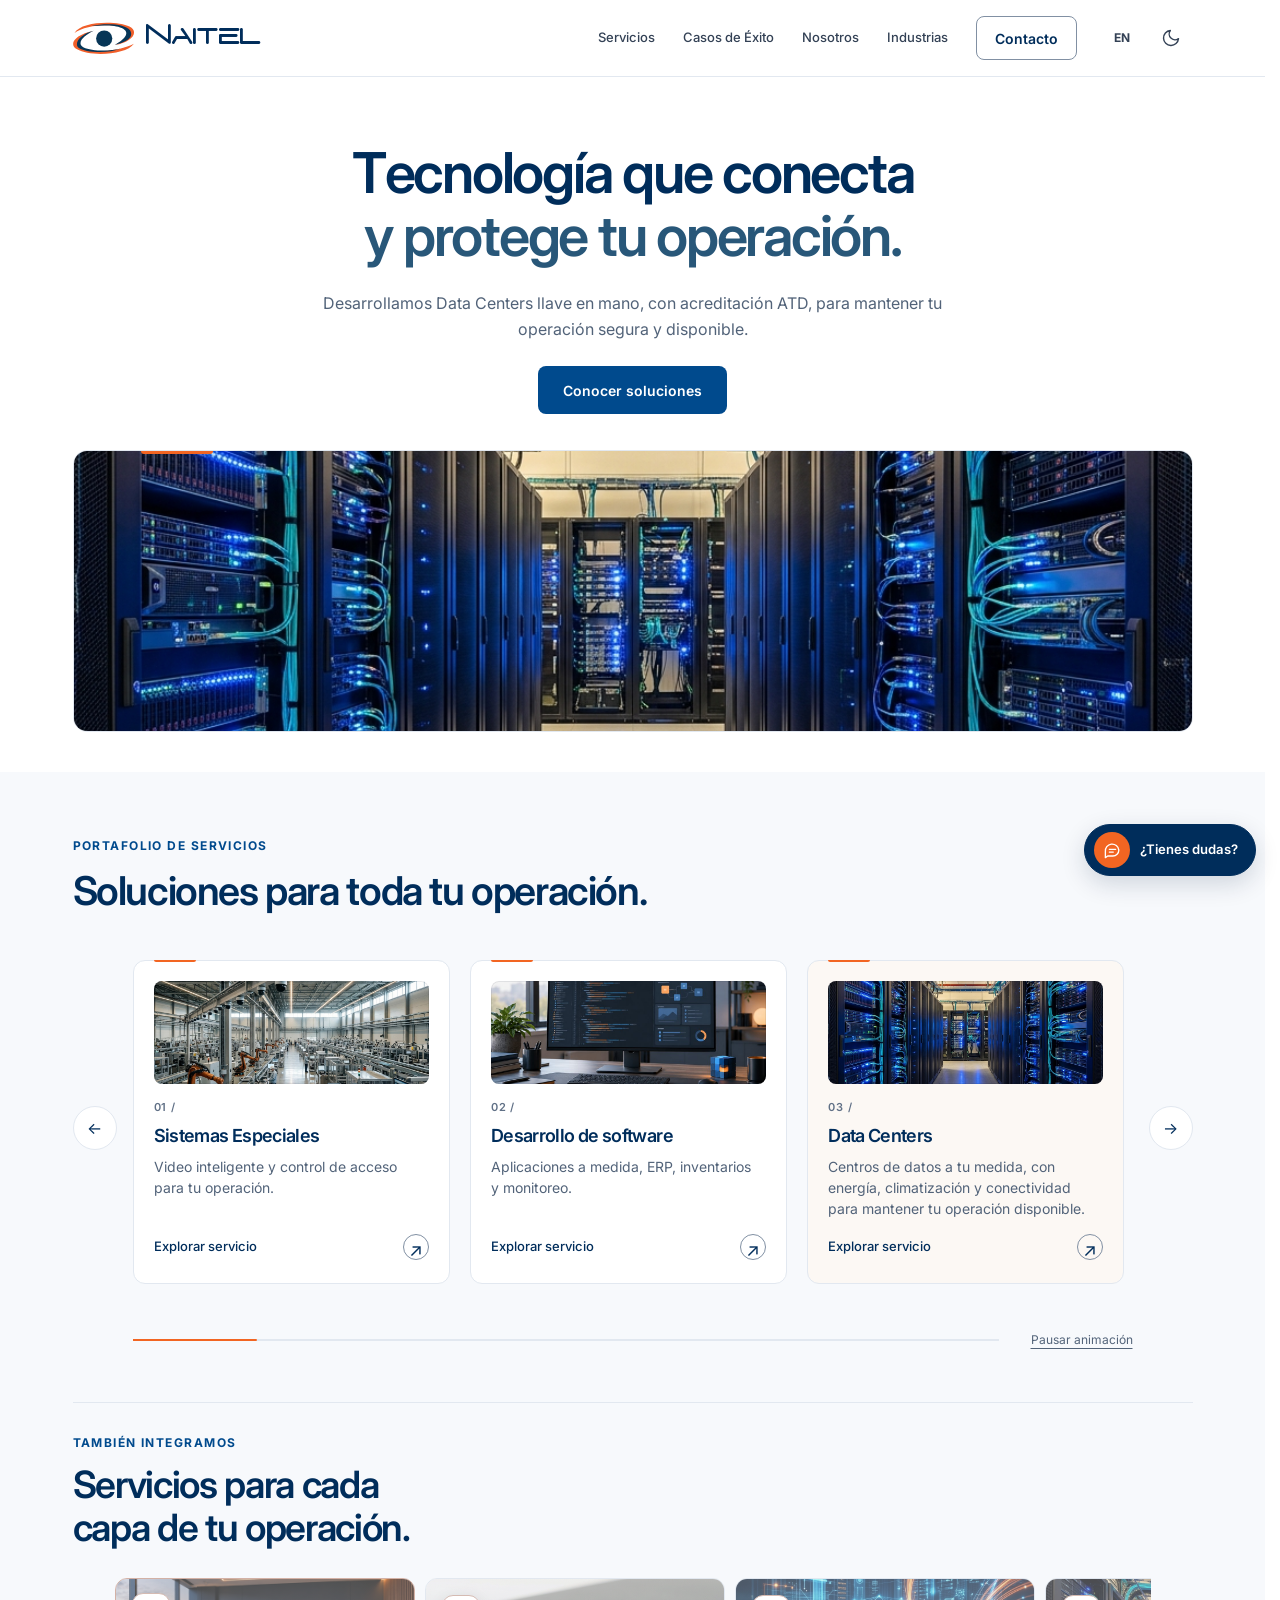
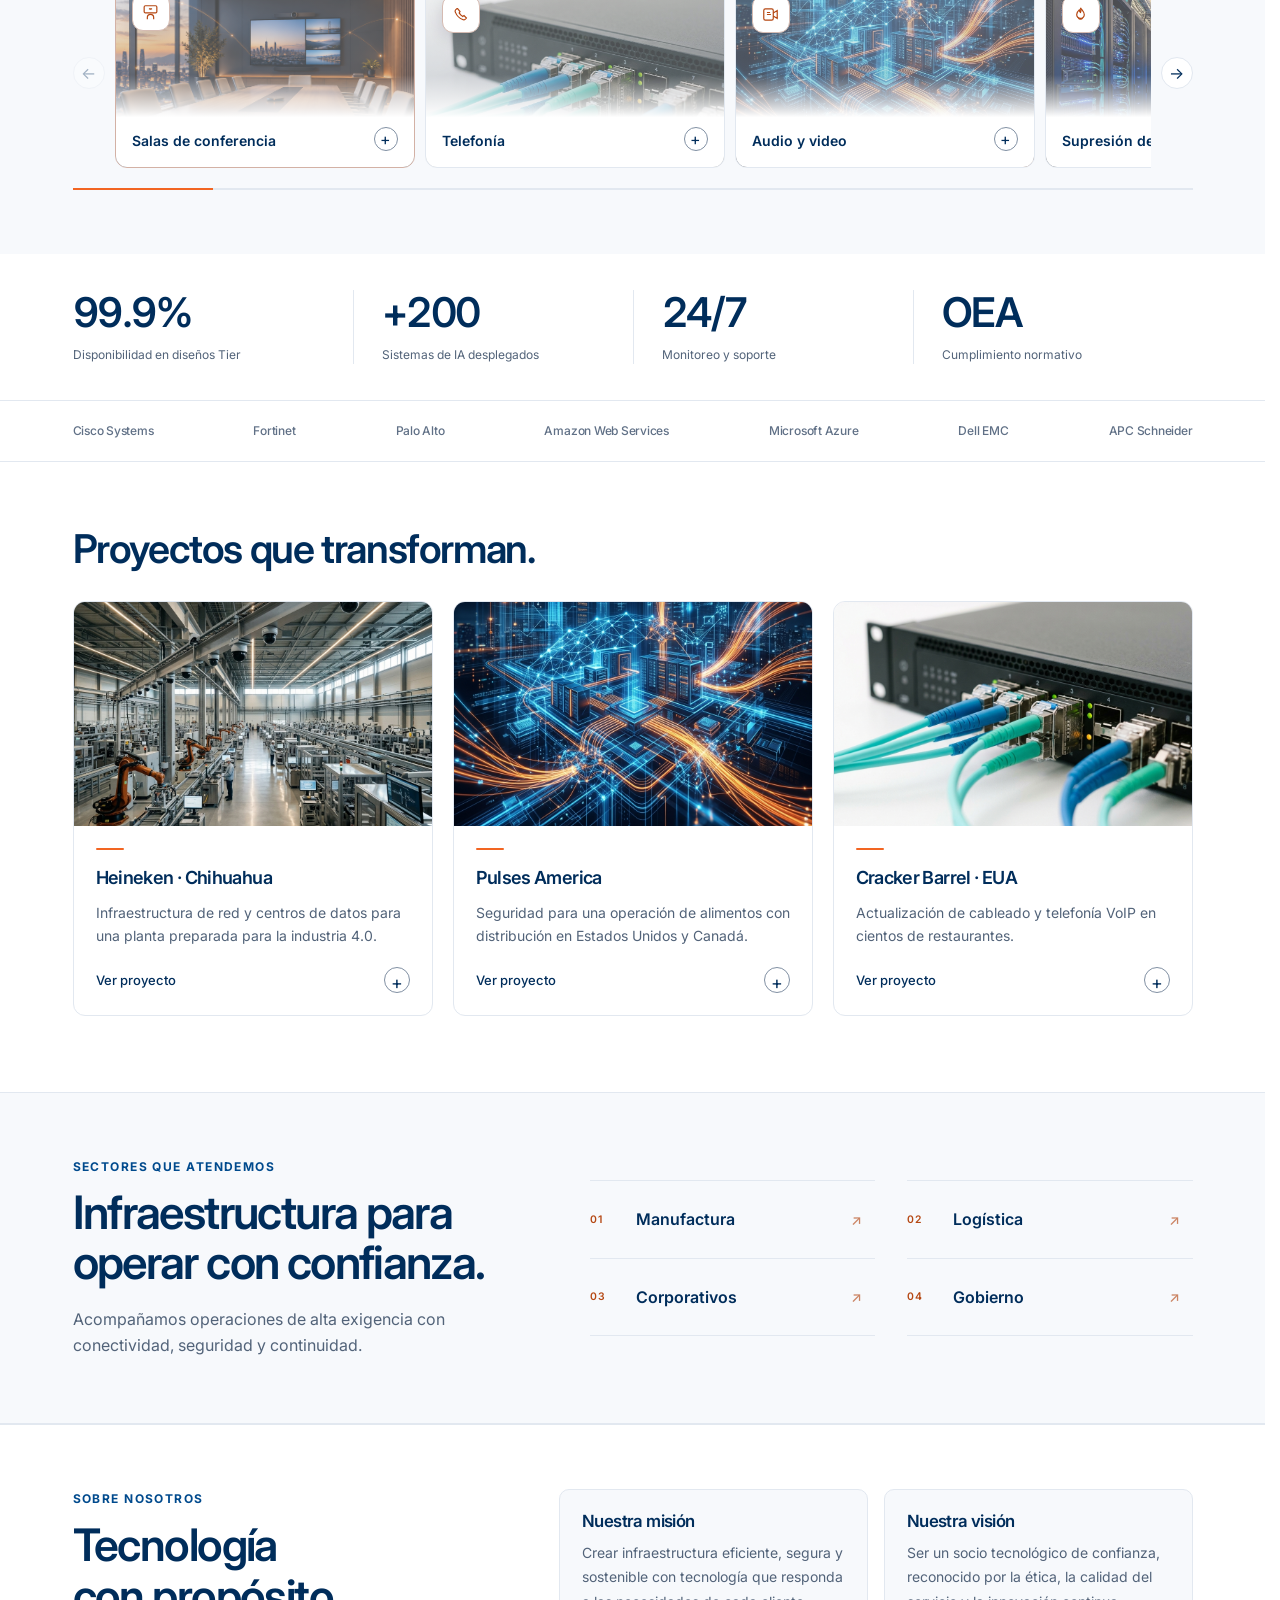
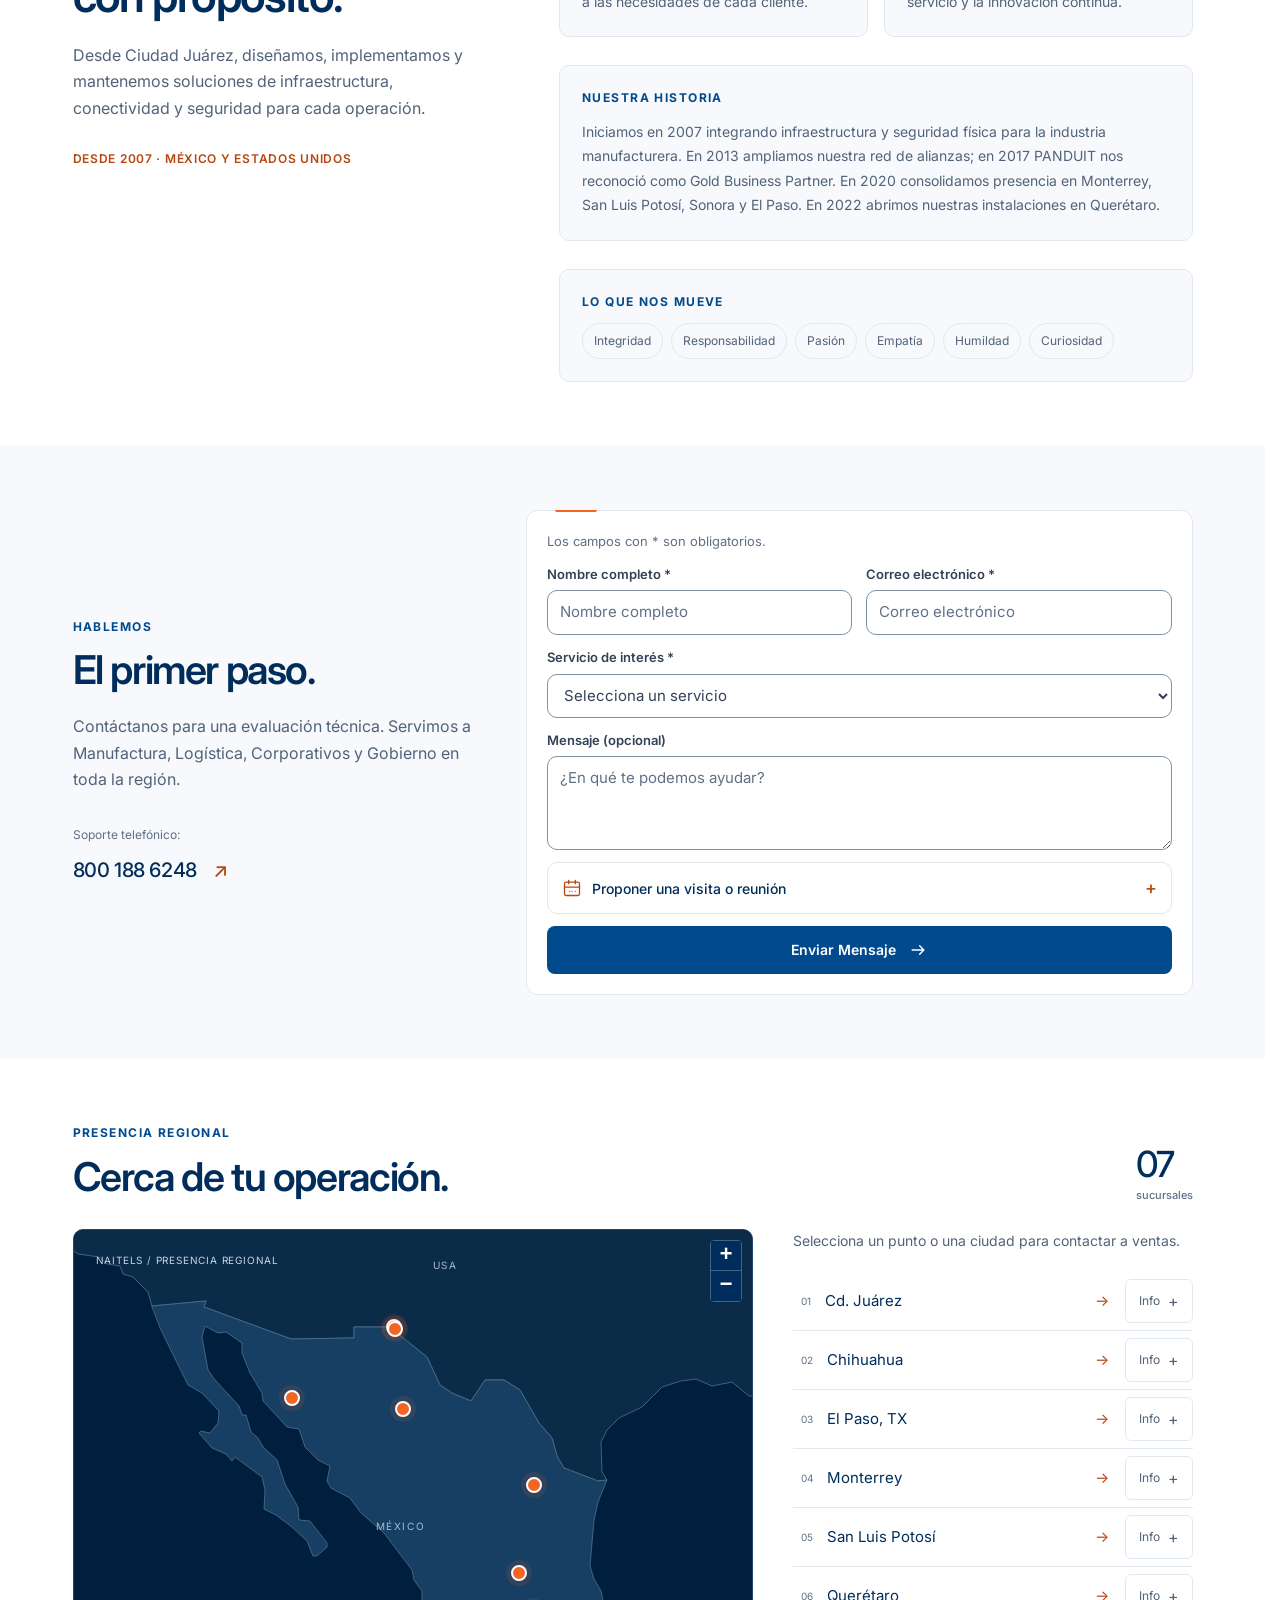
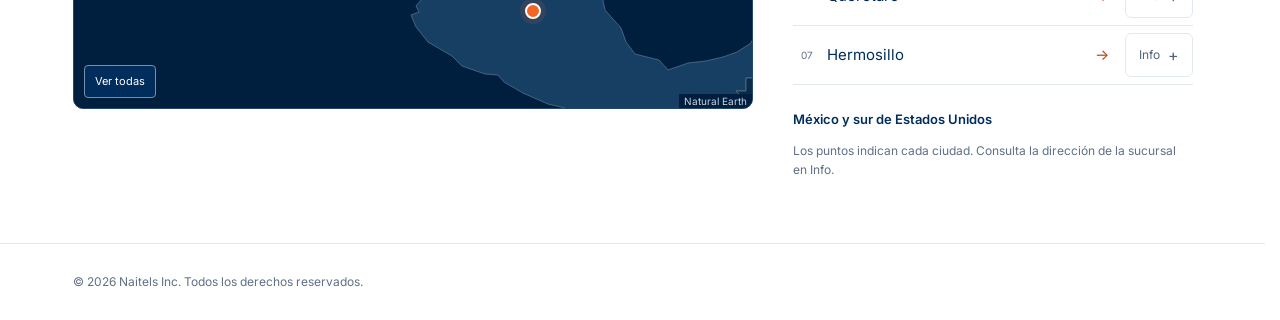
==== commit ed8a17f4: "Refuerza seguridad y excluye archivos internos" ====
--- a/index.html
+++ b/index.html
@@ -220,13 +220,11 @@
                         <input type="text" name="_honey" hidden tabindex="-1" autocomplete="off">
                         <p class="form-hint" data-i18n="form-required">Los campos con * son obligatorios.</p>
                         <div class="form-row">
-                            <div class="form-field"><label for="full-name"><span data-i18n="label-name">Nombre completo</span> <span aria-hidden="true">*</span></label><div class="field-control"><input id="full-name" name="name" type="text" class="form-control" placeholder="Nombre completo" autocomplete="name" required data-i18n-ph="form-name"></div></div>
-                            <div class="form-field"><label for="email"><span data-i18n="label-email">Correo electrónico</span> <span aria-hidden="true">*</span></label><div class="field-control"><input id="email" name="email" type="email" class="form-control" placeholder="Correo electrónico" autocomplete="email" required data-i18n-ph="form-email"></div></div>
+                            <div class="form-field"><label for="full-name"><span data-i18n="label-name">Nombre completo</span> <span aria-hidden="true">*</span></label><div class="field-control"><input id="full-name" name="name" type="text" class="form-control" placeholder="Nombre completo" autocomplete="name" required data-i18n-ph="form-name" maxlength="120"></div></div>
+                            <div class="form-field"><label for="email"><span data-i18n="label-email">Correo electrónico</span> <span aria-hidden="true">*</span></label><div class="field-control"><input id="email" name="email" type="email" class="form-control" placeholder="Correo electrónico" autocomplete="email" required data-i18n-ph="form-email" maxlength="254"></div></div>
                         </div>
-                        <div class="form-row">
-                            <div class="form-field"><label for="company" data-i18n="label-company">Empresa (opcional)</label><div class="field-control"><input id="company" name="company" type="text" class="form-control" placeholder="Empresa" autocomplete="organization" data-i18n-ph="form-company"></div></div>
-                            <div class="form-field"><label for="service-interest"><span data-i18n="label-service">Servicio de interés</span> <span aria-hidden="true">*</span></label><div class="field-control"><select id="service-interest" name="Servicio_de_interes" class="form-control" required><option value="" selected disabled data-i18n="service-select-placeholder">Selecciona un servicio</option><option value="Sistemas Especiales" data-i18n="sys-title">Sistemas Especiales</option><option value="Desarrollo de Software" data-i18n="service-software">Desarrollo de software</option><option value="Data Centers" data-i18n="dc-title">Data Centers</option><option value="Networking y Ciberseguridad" data-i18n="cyb-title">Networking y Ciberseguridad</option><option value="Equipo Activo" data-i18n="service-hardware">Equipo Activo</option><option value="Licenciamiento" data-i18n="service-licensing">Licenciamiento de software</option><option value="Proyectos de Tecnología" data-i18n="service-projects">Proyectos de Tecnología</option><option value="Necesito orientación" data-i18n="service-guidance">Necesito orientación</option></select></div></div>
-                        </div>
+                        <div class="form-field"><label for="service-interest"><span data-i18n="label-service">Servicio de interés</span> <span aria-hidden="true">*</span></label><div class="field-control"><select id="service-interest" name="Servicio_de_interes" class="form-control" required><option value="" selected disabled data-i18n="service-select-placeholder">Selecciona un servicio</option><option value="Sistemas Especiales" data-i18n="sys-title">Sistemas Especiales</option><option value="Desarrollo de Software" data-i18n="service-software">Desarrollo de software</option><option value="Data Centers" data-i18n="dc-title">Data Centers</option><option value="Networking y Ciberseguridad" data-i18n="cyb-title">Networking y Ciberseguridad</option><option value="Equipo Activo" data-i18n="service-hardware">Equipo Activo</option><option value="Licenciamiento" data-i18n="service-licensing">Licenciamiento de software</option><option value="Proyectos de Tecnología" data-i18n="service-projects">Proyectos de Tecnología</option><option value="Necesito orientación" data-i18n="service-guidance">Necesito orientación</option></select></div></div>
+                        <div class="form-field"><label for="message"><span data-i18n="label-help">Mensaje (opcional)</span> </label><div class="field-control"><textarea id="message" name="message" class="form-control" rows="3" placeholder="¿En qué te podemos ayudar?" data-i18n-ph="form-help" maxlength="3000"></textarea></div></div>
                         <details class="appointment-request" data-appointment-panel>
                             <summary><svg aria-hidden="true" viewBox="0 0 24 24" fill="none" stroke="currentColor" stroke-width="1.6" stroke-linecap="round" stroke-linejoin="round"><rect x="3" y="5" width="18" height="16" rx="2"/><path d="M16 3v4M8 3v4M3 11h18m-12 5h.01M12 16h.01M16 16h.01"/></svg><span data-i18n="visit-title">Proponer una visita o reunión</span><span class="appointment-plus" aria-hidden="true">+</span></summary>
                             <div class="appointment-fields">
@@ -242,11 +240,11 @@
                                     </div>
                                     <div class="form-field"><label for="visit-time"><span data-i18n="visit-time-label">Hora propuesta</span> <span aria-hidden="true">*</span></label><div class="field-control"><input id="visit-time" name="Hora_propuesta" type="time" class="form-control" aria-describedby="visit-timezone"></div></div>
                                 </div>
-                                            <div class="appointment-calendar" id="visit-calendar" role="dialog" aria-labelledby="visit-calendar-title" hidden>
+                                            <dialog class="appointment-calendar" id="visit-calendar" aria-labelledby="visit-calendar-title" hidden>
                                                 <div class="calendar-heading"><button type="button" class="calendar-nav" data-calendar-prev aria-label="Mes anterior" data-i18n-aria="calendar-prev"><span aria-hidden="true">‹</span></button><h3 id="visit-calendar-title" aria-live="polite"></h3><button type="button" class="calendar-nav" data-calendar-next aria-label="Mes siguiente" data-i18n-aria="calendar-next"><span aria-hidden="true">›</span></button></div>
                                                 <div role="grid" aria-labelledby="visit-calendar-title"><div class="calendar-weekdays" role="row" data-calendar-weekdays></div><div class="calendar-days" role="rowgroup" data-calendar-days></div></div>
                                                 <div class="calendar-footer"><button type="button" data-calendar-today data-i18n="calendar-today">Hoy</button><button type="button" data-calendar-close data-i18n="calendar-close">Cerrar</button></div>
-                                            </div>
+                                            </dialog>
                                 </div>
                                 <p class="form-hint appointment-timezone" id="visit-timezone" data-appointment-timezone></p>
                                 <div class="form-field" data-appointment-location><label for="visit-location"><span data-i18n="visit-location-label">Ciudad y lugar de la visita</span> <span aria-hidden="true">*</span></label><div class="field-control"><input id="visit-location" name="Ciudad_o_lugar" type="text" class="form-control" placeholder="Ej. Ciudad Juárez, instalaciones de mi empresa" data-i18n-ph="visit-location" autocomplete="off" maxlength="200"></div></div>
@@ -254,7 +252,6 @@
                                 <input type="hidden" name="Estado_de_cita" value="Pendiente de confirmación">
                             </div>
                         </details>
-                        <div class="form-field"><label for="message"><span data-i18n="label-help">Mensaje</span> <span aria-hidden="true">*</span></label><div class="field-control"><textarea id="message" name="message" class="form-control" rows="3" placeholder="¿En qué te podemos ayudar?" required data-i18n-ph="form-help"></textarea></div></div>
                         <button type="submit" class="btn btn-primary submit-button"><span data-i18n="form-btn">Enviar Mensaje</span><svg class="button-arrow" aria-hidden="true" viewBox="0 0 24 24" fill="none" stroke="currentColor" stroke-width="1.7" stroke-linecap="round" stroke-linejoin="round"><path d="M5 12h14m-5-5 5 5-5 5"/></svg></button>
                         <p id="contact-status" class="form-hint" role="status" aria-live="polite"></p>
                     </form>
--- a/css/expressive.css
+++ b/css/expressive.css
@@ -304,23 +304,25 @@
 .calendar-trigger svg { width: 19px; height: 19px; }
 .calendar-trigger:hover { background: var(--blue-surface); }
 .calendar-trigger[hidden], .appointment-calendar[hidden] { display: none; }
-.appointment-calendar { width: min(100%, 296px); margin: 12px auto 0; padding: 14px; border: 1px solid var(--border-color); border-top: 2px solid var(--brand-orange); border-radius: 14px; background: var(--card-bg); color: var(--heading-color); box-shadow: 0 6px 18px rgb(0 20 45 / 8%); }
-.calendar-heading { display: flex; align-items: center; justify-content: space-between; gap: 8px; margin-bottom: 12px; }
-.calendar-heading h3 { min-width: 0; margin: 0; font-size: .875rem; font-weight: 600; text-align: center; }
+.appointment-calendar { position: fixed; inset: 0; width: min(280px, calc(100vw - 32px)); height: fit-content; max-height: calc(100dvh - 32px); overflow-y: auto; margin: auto; padding: 12px; border: 1px solid var(--border-color); border-top: 2px solid var(--brand-orange); border-radius: 12px; background: var(--card-bg); color: var(--heading-color); box-shadow: 0 16px 48px rgb(0 20 45 / 18%); }
+.appointment-calendar::backdrop { background: rgb(0 20 45 / 20%); }
+.appointment-calendar :focus-visible { outline: 2px solid var(--focus-color); outline-offset: 1px; }
+.calendar-heading { display: flex; align-items: center; justify-content: space-between; gap: 6px; margin-bottom: 6px; }
+.calendar-heading h3 { min-width: 0; margin: 0; font-size: .8125rem; font-weight: 600; text-align: center; }
 .calendar-heading h3::first-letter { text-transform: uppercase; }
-.calendar-nav { display: grid; place-items: center; width: 32px; height: 32px; border: 1px solid var(--border-color); border-radius: 9px; background: var(--bg-primary); color: var(--heading-color); font-size: 1.375rem; cursor: pointer; }
+.calendar-nav { display: grid; place-items: center; width: 28px; height: 28px; flex-shrink: 0; border: 1px solid var(--border-color); border-radius: 7px; background: var(--bg-primary); color: var(--heading-color); font-size: 1.125rem; cursor: pointer; }
 .calendar-nav:disabled { opacity: .3; cursor: default; }
 .calendar-weekdays, .calendar-week { display: grid; grid-template-columns: repeat(7, minmax(0, 1fr)); gap: 2px; }
-.calendar-weekdays { margin-bottom: 6px; }
-.calendar-weekdays span { padding: 4px 0; color: var(--text-muted); font-size: .625rem; font-weight: 600; text-align: center; }
-.calendar-day { position: relative; display: grid; place-items: center; width: 100%; height: 34px; margin: 1px 0; border: 0; border-radius: 9px; background: transparent; color: var(--heading-color); font: inherit; font-size: .8125rem; cursor: pointer; }
+.calendar-weekdays { margin-bottom: 4px; }
+.calendar-weekdays span { padding: 2px 0; color: var(--text-muted); font-size: .625rem; font-weight: 600; text-align: center; }
+.calendar-day { position: relative; display: grid; place-items: center; width: 100%; height: 28px; margin: 0; padding: 0; border: 0; border-radius: 7px; background: transparent; color: var(--heading-color); font: inherit; font-size: .75rem; cursor: pointer; }
 .calendar-day:disabled { opacity: .28; cursor: default; }
 .calendar-day:not(:disabled):hover, .calendar-nav:not(:disabled):hover { background: var(--blue-surface); }
 .calendar-day.is-today { box-shadow: inset 0 0 0 1px var(--accent-text); }
 .calendar-day.is-selected, .calendar-day.is-selected:not(:disabled):hover { background: var(--heading-color); color: var(--bg-primary); box-shadow: none; }
-.calendar-day.is-selected::after { content: ''; position: absolute; bottom: 3px; width: 4px; height: 4px; border-radius: 50%; background: var(--brand-orange); }
-.calendar-footer { display: flex; justify-content: space-between; gap: 12px; margin-top: 10px; padding-top: 8px; border-top: 1px solid var(--border-color); }
-.calendar-footer button { min-height: 30px; padding: 2px 6px; border: 0; border-radius: 6px; background: transparent; color: var(--text-secondary); font: inherit; font-size: .75rem; cursor: pointer; }
+.calendar-day.is-selected::after { content: ''; position: absolute; bottom: 2px; width: 3px; height: 3px; border-radius: 50%; background: var(--brand-orange); }
+.calendar-footer { display: flex; justify-content: space-between; gap: 8px; margin-top: 6px; padding-top: 4px; border-top: 1px solid var(--border-color); }
+.calendar-footer button { min-height: 28px; padding: 0 4px; border: 0; border-radius: 6px; background: transparent; color: var(--text-secondary); font: inherit; font-size: .75rem; cursor: pointer; }
 .calendar-footer button:first-child { color: var(--accent-text); font-weight: 600; }
 @media (prefers-reduced-motion: reduce) {
     .appointment-request[open] .appointment-fields { animation: none; }
